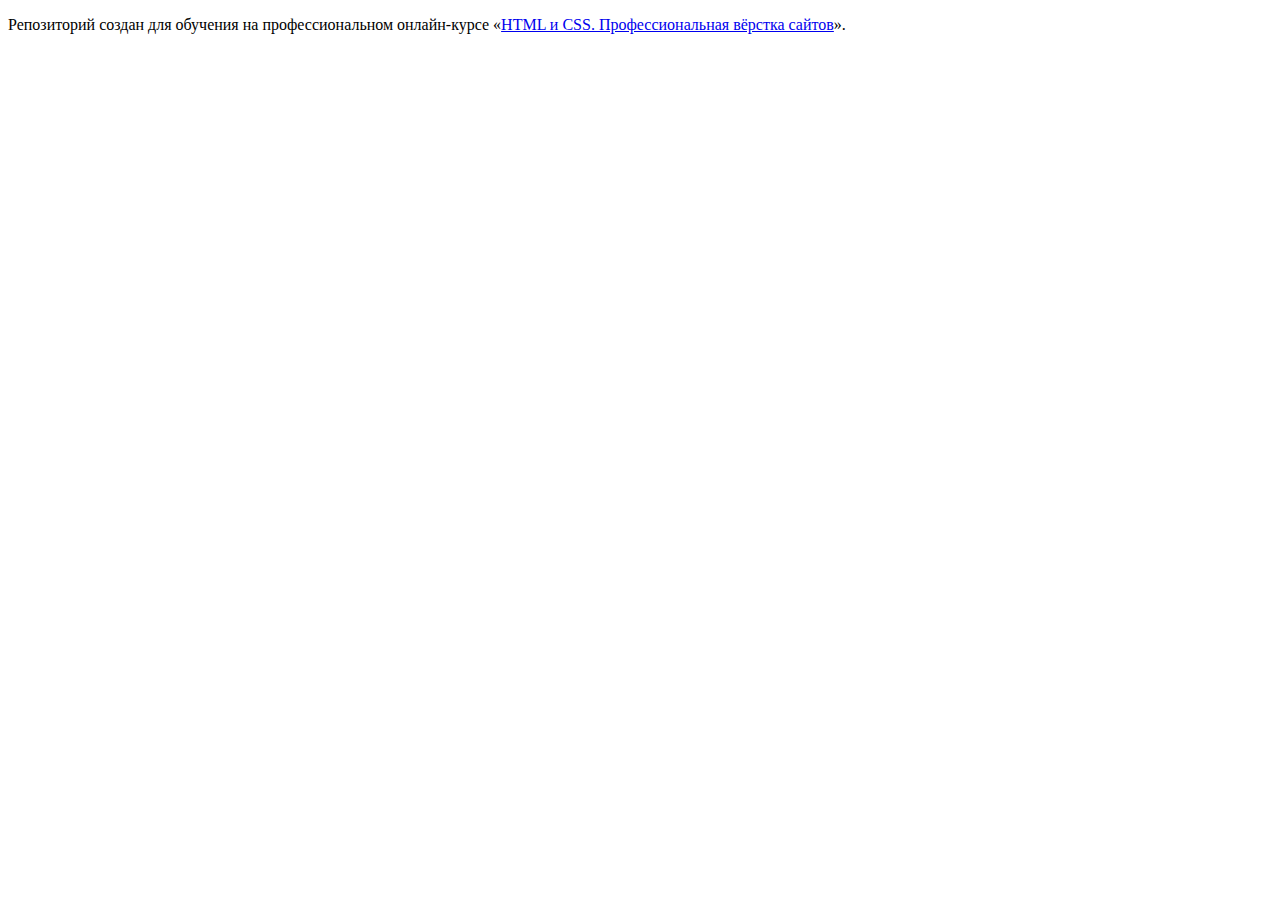
==== index.html @ 9b99c8fa ":hatching_chick:" ====
<!DOCTYPE html>
<html lang="ru">
  <head>
    <meta charset="utf-8">
    <title>HTML Academy: Глейси</title>
  </head>
  <body>

    <p>Репозиторий создан для обучения на профессиональном онлайн‑курсе «<a href="https://htmlacademy.ru/intensive/htmlcss">HTML и CSS. Профессиональная вёрстка сайтов</a>».</p>

  </body>
</html>
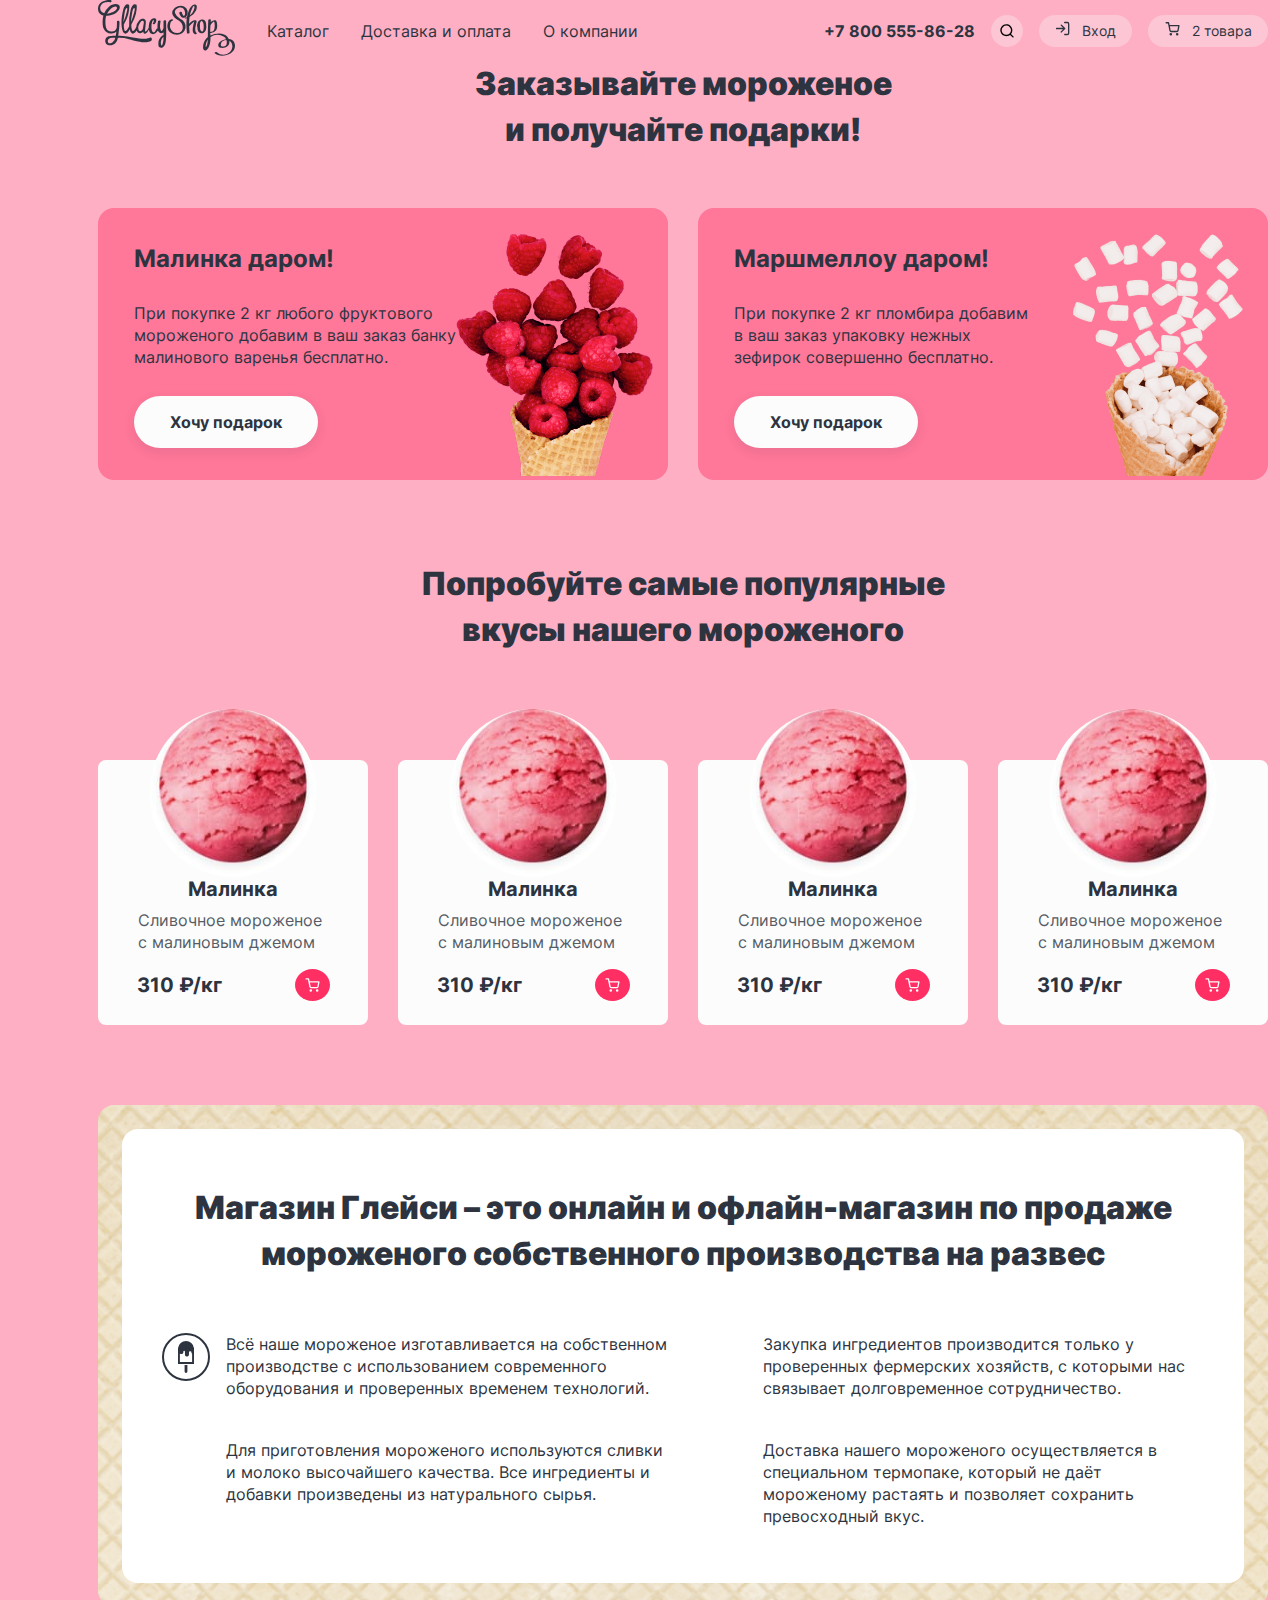
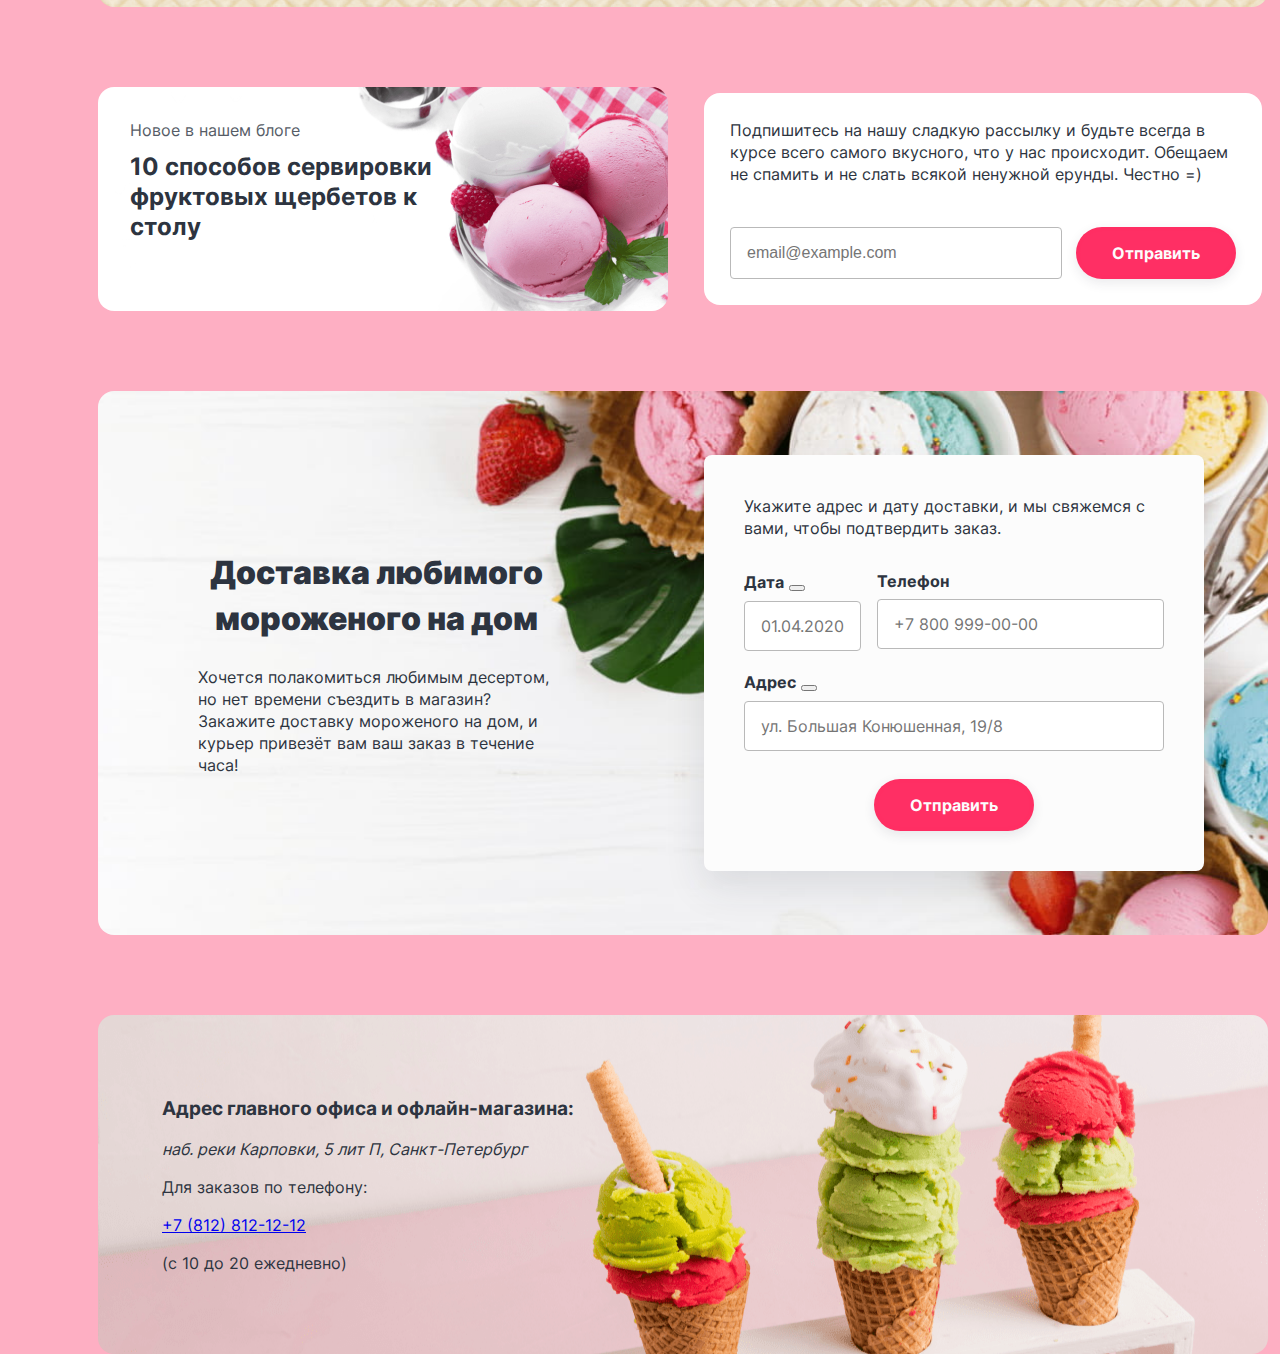
==== commit 165d31e4: "разметка" ====
--- a/index.html
+++ b/index.html
@@ -1,12 +1,308 @@
 <!DOCTYPE html>
 <html lang="ru">
+
   <head>
     <meta charset="utf-8">
     <title>HTML Academy: Глейси</title>
+    <link rel="stylesheet" href="styles/styles.css">
+    <link rel="icon" type="image/png" href="images/favicon-32x32.png">
   </head>
+
   <body>
-
-    <p>Репозиторий создан для обучения на профессиональном онлайн‑курсе «<a href="https://htmlacademy.ru/intensive/htmlcss">HTML и CSS. Профессиональная вёрстка сайтов</a>».</p>
+    <div class="container">
+      <header class="page-header">
+        <nav class="navigation">
+          <a class="navigation-logo" href="#">
+            <img src="images/header/logo.svg" width="137" height="56" alt="Логотип gllacy.">
+          </a>
+          <ul class="navigation-list">
+            <li class="navigation-item">
+              <a class="navigation-link" href="catalog.html">Каталог</a>
+            </li>
+            <li class="navigation-item">
+              <a class="navigation-link" href="#">Доставка и оплата</a>
+            </li>
+            <li class="navigation-item">
+              <a class="navigation-link" href="#">О компании</a>
+            </li>
+          </ul>
+          <ul class="navigation-user">
+            <li class="navigation-user-item">
+              <a class="navigation-contacts" href="tel:+7 800 555-86-28">+7 800 555-86-28</a>
+            </li>
+            <li class="navigation-user-item">
+              <a class="navigation-user-link navigation-user-link-search" href="#">
+                <svg class="search" aria-hidden="true" focusable="false" width="14" height="14" viewBox="0 0 14 14"
+                  fill="none" xmlns="http://www.w3.org/2000/svg">
+                  <path fill-rule="evenodd" clip-rule="evenodd"
+                    d="M1.66 6.19a4.67 4.67 0 1 1 9.34 0 4.67 4.67 0 0 1-9.34 0Zm8.42 4.69a6 6 0 1 1 .94-.94l2.45 2.44a.67.67 0 1 1-.94.95l-2.45-2.45Z"
+                    fill="currentcolor" />
+                </svg>
+                <span class="visually-hidden">Поиск</span>
+              </a>
+            </li>
+
+            <li class="navigation-user-item">
+              <a class="navigation-user-link navigation-user-link-exit" href="#">
+                <svg class="exit" aria-hidden="true" focusable="false" width="14" height="15" viewBox="0 0 14 15"
+                  fill="none" xmlns="http://www.w3.org/2000/svg">
+                  <path fill-rule="evenodd" clip-rule="evenodd"
+                    d="M8 1.52c0-.36.3-.66.67-.66h2.66a2 2 0 0 1 2 2v9.33a2 2 0 0 1-2 2H8.67a.67.67 0 0 1 0-1.33h2.66a.67.67 0 0 0 .67-.67V2.86a.67.67 0 0 0-.67-.67H8.67A.67.67 0 0 1 8 1.52Zm-3.14 2.2a.67.67 0 0 1 .94 0l3.33 3.33a.67.67 0 0 1 .2.47.66.66 0 0 1-.2.48L5.8 11.33a.67.67 0 1 1-.94-.94l2.2-2.2H.66a.67.67 0 1 1 0-1.33h6.4l-2.2-2.2a.67.67 0 0 1 0-.94Z"
+                    fill="currentcolor" />
+                </svg>
+                <span class="enter-text">Вход</span>
+              </a>
+            </li>
+            <li class="navigation-user-item">
+              <a class="navigation-user-link navigation-user-link-basket" href="#">
+                <svg class="basket" aria-hidden="true" focusable="false" width="15" height="14" viewBox="0 0 15 14"
+                  fill="none" xmlns="http://www.w3.org/2000/svg">
+                  <path fill-rule="evenodd" clip-rule="evenodd"
+                    d="M1.17.1a.67.67 0 1 0 0 1.34h1.77l.47 2.34v.05l.97 4.83a1.83 1.83 0 0 0 1.82 1.47h5.62a1.83 1.83 0 0 0 1.82-1.47l.93-4.86a.67.67 0 0 0-.66-.8h-9.3L4.14.65a.67.67 0 0 0-.66-.53H1.17Zm4.52 8.3-.81-4.06h8.23l-.78 4.07a.5.5 0 0 1-.49.39H6.18a.5.5 0 0 1-.49-.4Zm-1.13 3.96a1.25 1.25 0 1 1 2.49 0 1.25 1.25 0 0 1-2.5 0Zm6.37 0a1.25 1.25 0 1 1 2.5 0 1.25 1.25 0 0 1-2.5 0Z"
+                    fill="currentcolor" />
+                </svg>
+                <span class="basket-text">2 товара</span>
+              </a>
+            </li>
+          </ul>
+        </nav>
+      </header>
+      <main class="main-index">
+        <h1 class="visually-hidden">Интернет-магазин Глейси</h1>
+        <section class="order">
+          <h2 class="title order-title">Заказывайте мороженое и получайте подарки!</h2>
+          <div class="order-container">
+            <div class="raspberry">
+              <h3 class="raspberry-title">Малинка даром!</h3>
+              <p class="raspberry-text">При покупке 2 кг любого фруктового мороженого добавим в ваш заказ банку
+                малинового варенья бесплатно.
+              </p>
+              <a class="link order-link" href="">Хочу подарок</a>
+            </div>
+            <div class="marshmello">
+              <h3 class="marshmello-title">Маршмеллоу даром!</h3>
+              <p class="marshmello-text">При покупке 2 кг пломбира добавим в&nbsp;ваш заказ упаковку нежных <br> зефирок
+                совершенно бесплатно.
+              </p>
+              <a class="link order-link" href="">Хочу подарок</a>
+            </div>
+          </div>
+        </section>
+        <section class="popular">
+          <h2 class="title popular-title">Попробуйте самые популярные вкусы нашего мороженого</h2>
+          <ul class="popular-list">
+            <li class="popular-item">
+              <a class="popular-link" href="catalog.html">
+                <p class="image-container">
+                  <img class="popular-image" width="168" height="168" src="images/ices/ice-1.jpg"
+                    alt="Малиновое мороженое.">
+                </p>
+                <h3 class="popular-item-title">
+                  Малинка
+                </h3>
+                <p class="popular-item-text">Сливочное мороженое с малиновым джемом</p>
+                <div class="popular-container">
+                  <span class="popular-price">310 ₽/кг</span>
+                  <button class="popular-button" type="button">
+                    <svg class="popular-icon" width="15" height="14" viewBox="0 0 15 14" fill="none"
+                      xmlns="http://www.w3.org/2000/svg">
+                      <path fill-rule="evenodd" clip-rule="evenodd"
+                        d="M1.17.25a.67.67 0 1 0 0 1.33h1.77l.47 2.34v.05l.97 4.84a1.83 1.83 0 0 0 1.82 1.46h5.62a1.83 1.83 0 0 0 1.82-1.46V8.8l.93-4.86a.67.67 0 0 0-.66-.8h-9.3L4.14.8a.67.67 0 0 0-.66-.54H1.17Zm4.52 8.3-.81-4.07h8.23l-.78 4.07a.5.5 0 0 1-.49.4H6.18a.5.5 0 0 1-.49-.4ZM4.56 12.5a1.25 1.25 0 1 1 2.49 0 1.25 1.25 0 0 1-2.5 0Zm6.37 0a1.25 1.25 0 1 1 2.5 0 1.25 1.25 0 0 1-2.5 0Z"
+                        fill="currentcolor" />
+                    </svg>
+                  </button>
+                </div>
+              </a>
+            </li>
+            <li class="popular-item">
+              <a class="popular-link" href="catalog.html">
+                <p class="image-container">
+                  <img class="popular-image" width="168" height="168" src="images/ices/ice-1.jpg"
+                    alt="Малиновое мороженое.">
+                </p>
+                <h3 class="popular-item-title">
+                  Малинка
+                </h3>
+                <p class="popular-item-text">Сливочное мороженое с малиновым джемом</p>
+                <div class="popular-container">
+                  <span class="popular-price">310 ₽/кг</span>
+                  <button class="popular-button" type="button">
+                    <svg class="popular-icon" width="15" height="14" viewBox="0 0 15 14" fill="none"
+                      xmlns="http://www.w3.org/2000/svg">
+                      <path fill-rule="evenodd" clip-rule="evenodd"
+                        d="M1.17.25a.67.67 0 1 0 0 1.33h1.77l.47 2.34v.05l.97 4.84a1.83 1.83 0 0 0 1.82 1.46h5.62a1.83 1.83 0 0 0 1.82-1.46V8.8l.93-4.86a.67.67 0 0 0-.66-.8h-9.3L4.14.8a.67.67 0 0 0-.66-.54H1.17Zm4.52 8.3-.81-4.07h8.23l-.78 4.07a.5.5 0 0 1-.49.4H6.18a.5.5 0 0 1-.49-.4ZM4.56 12.5a1.25 1.25 0 1 1 2.49 0 1.25 1.25 0 0 1-2.5 0Zm6.37 0a1.25 1.25 0 1 1 2.5 0 1.25 1.25 0 0 1-2.5 0Z"
+                        fill="#FCFCFC" />
+                    </svg>
+                  </button>
+                </div>
+              </a>
+            </li>
+            <li class="popular-item">
+              <a class="popular-link" href="catalog.html">
+                <p class="image-container">
+                  <img class="popular-image" width="168" height="168" src="images/ices/ice-1.jpg"
+                    alt="Малиновое мороженое.">
+                </p>
+                <h3 class="popular-item-title">
+                  Малинка
+                </h3>
+                <p class="popular-item-text">Сливочное мороженое с малиновым джемом</p>
+                <div class="popular-container">
+                  <span class="popular-price">310 ₽/кг</span>
+                  <button class="popular-button" type="button">
+                    <svg class="popular-icon" width="15" height="14" viewBox="0 0 15 14" fill="none"
+                      xmlns="http://www.w3.org/2000/svg">
+                      <path fill-rule="evenodd" clip-rule="evenodd"
+                        d="M1.17.25a.67.67 0 1 0 0 1.33h1.77l.47 2.34v.05l.97 4.84a1.83 1.83 0 0 0 1.82 1.46h5.62a1.83 1.83 0 0 0 1.82-1.46V8.8l.93-4.86a.67.67 0 0 0-.66-.8h-9.3L4.14.8a.67.67 0 0 0-.66-.54H1.17Zm4.52 8.3-.81-4.07h8.23l-.78 4.07a.5.5 0 0 1-.49.4H6.18a.5.5 0 0 1-.49-.4ZM4.56 12.5a1.25 1.25 0 1 1 2.49 0 1.25 1.25 0 0 1-2.5 0Zm6.37 0a1.25 1.25 0 1 1 2.5 0 1.25 1.25 0 0 1-2.5 0Z"
+                        fill="#FCFCFC" />
+                    </svg>
+                  </button>
+                </div>
+              </a>
+            </li>
+            <li class="popular-item">
+              <a class="popular-link" href="catalog.html">
+                <p class="image-container">
+                  <img class="popular-image" width="168" height="168" src="images/ices/ice-1.jpg"
+                    alt="Малиновое мороженое.">
+                </p>
+                <h3 class="popular-item-title">
+                  Малинка
+                </h3>
+                <p class="popular-item-text">Сливочное мороженое с малиновым джемом</p>
+                <div class="popular-container">
+                  <span class="popular-price">310 ₽/кг</span>
+                  <button class="popular-button" type="button">
+                    <svg class="popular-icon" width="15" height="14" viewBox="0 0 15 14" fill="none"
+                      xmlns="http://www.w3.org/2000/svg">
+                      <path fill-rule="evenodd" clip-rule="evenodd"
+                        d="M1.17.25a.67.67 0 1 0 0 1.33h1.77l.47 2.34v.05l.97 4.84a1.83 1.83 0 0 0 1.82 1.46h5.62a1.83 1.83 0 0 0 1.82-1.46V8.8l.93-4.86a.67.67 0 0 0-.66-.8h-9.3L4.14.8a.67.67 0 0 0-.66-.54H1.17Zm4.52 8.3-.81-4.07h8.23l-.78 4.07a.5.5 0 0 1-.49.4H6.18a.5.5 0 0 1-.49-.4ZM4.56 12.5a1.25 1.25 0 1 1 2.49 0 1.25 1.25 0 0 1-2.5 0Zm6.37 0a1.25 1.25 0 1 1 2.5 0 1.25 1.25 0 0 1-2.5 0Z"
+                        fill="#FCFCFC" />
+                    </svg>
+                  </button>
+                </div>
+              </a>
+            </li>
+          </ul>
+        </section>
+        <section class="score">
+          <div class="score-container">
+            <h2 class="title score-title">Магазин Глейси – это онлайн и офлайн-магазин по продаже мороженого
+              собственного
+              производства на развес
+            </h2>
+            <div class="advantages">
+              <p class="advantages-text ice"> Всё наше мороженое изготавливается на собственном производстве с
+                использованием современного
+                оборудования и проверенных временем технологий.</p>
+              <p class="advantages-text leaf"> Закупка ингредиентов производится только
+                у проверенных фермерских хозяйств, с которыми
+                нас связывает долговременное сотрудничество.</p>
+              <p class="advantages-text cow"> Для приготовления мороженого используются сливки и молоко высочайшего
+                качества. Все ингредиенты
+                и добавки произведены из натурального сырья.</p>
+              <p class="advantages-text thermometer">Доставка нашего мороженого осуществляется в специальном термопаке,
+                который не даёт мороженому растаять
+                и позволяет сохранить превосходный вкус.</p>
+            </div>
+          </div>
+        </section>
+        <div class="column">
+          <section class="blog">
+            <a class="blog-link" href="#">
+              <h2 class="blog-title">Новое в нашем блоге</h2>
+              <p class="blog-text">10 способов сервировки фруктовых щербетов
+                к столу
+              </p>
+            </a>
+          </section>
+          <section class="subscription">
+            <h2 class="visually-hidden">Подписка</h2>
+            <div class="subscription-wrapper">
+              <p class="subscription-text">Подпишитесь на нашу сладкую рассылку и будьте всегда
+                в курсе всего самого вкусного, что у нас происходит. Обещаем не спамить и не слать всякой ненужной
+                ерунды. Честно =)
+              </p>
+              <form class="subscription-form" action="https://echo.htmlacademy.ru/" method="post">
+                <label for="subscription-form-text" class="visually-hidden">E-mail</label>
+                <input class="subscription-form-input" type="text" id="subscription-form-text"
+                  name="subscription-form-text" placeholder="email@example.com" required>
+                <button class="subscription-button button" type="submit">Отправить</button>
+              </form>
+            </div>
+          </section>
+        </div>
+        <section class="delivery">
+          <div class="delivery-text-container">
+            <h2 class="title delivery-title">Доставка любимого мороженого на дом</h2>
+            <p class="text delivery-text">
+              Хочется полакомиться любимым десертом, но нет времени съездить в магазин? Закажите доставку мороженого на
+              дом, и курьер привезёт вам ваш заказ в течение часа!
+            </p>
+          </div>
+          <div class="delivery-container">
+            <p class="form-text">Укажите адрес и дату доставки, и мы свяжемся с вами, чтобы подтвердить заказ.</p>
+            <form class="delivery-form" action="https://echo.htmlacademy.ru/" method="post">
+              <div class="form-container">
+                <p class="date-wrapper">
+                  <span class="date-button">
+                    <label class="form-date" for="date-text">Дата</label>
+                    <button class="tooltip" type="button" aria-labelledby="tooltip-label">
+                      <span class="tooltip-text" role="tooltip" id="tooltip-label">
+
+                      </span>
+                    </button>
+                  </span>
+                  <input class="form-input" id="date-text" name="date-text" type="text" placeholder="01.04.2020"
+                    required>
+                </p>
+                <p class="number-wrapper">
+                  <label class="form-number" for="number-text">Телефон</label>
+                  <input class="form-input" id="number-text" name="date-text" type="text" placeholder="+7 800 999-00-00"
+                    required>
+                </p>
+              </div>
+              <div class="form-wrapper">
+                <p class="adress-wrapper">
+                  <span class="date-button">
+                    <label class="form-adress" for="adress-text">Адрес</label>
+                    <button class="tooltip" type="button" aria-labelledby="tooltip-label">
+                      <span class="tooltip-text" role="tooltip" id="tooltip-label">
+
+                      </span>
+                    </button>
+                  </span>
+                  <input class="form-input" id="adress-text" name="adress-text" type="text"
+                    placeholder="ул. Большая Конюшенная, 19/8" required>
+                </p>
+              </div>
+              <button class="button form-button" type="submit">
+                Отправить
+              </button>
+            </form>
+          </div>
+        </section>
+        <section class="contact">
+          <div class="contact-wrapper">
+            <h2 class="visually-hidden">
+              Контакты
+            </h2>
+            <h3>Адрес главного офиса и офлайн-магазина:</h3>
+            <address class="contacts-address">
+              <p class="contacts-address-text">наб. реки Карповки, 5 лит П, Санкт-Петербург</p>
+            </address>
+            <p class="contacts-address-text">Для заказов по телефону:</p>
+            <a class="contacts-phone" href="tel:+7(812)812-12-12">+7 (812) 812-12-12</a>
+            <p class="contacts-address-text-small">(с 10 до 20 ежедневно)</p>
+          </div>
+
+        </section>
+      </main>
+
+    </div>
+
+
 
   </body>
+
 </html>
--- a/styles/styles.css
+++ b/styles/styles.css
@@ -0,0 +1,598 @@
+@font-face {
+  font-family: "Inter";
+  font-style: normal;
+  font-weight: 400;
+  src: url("../fonts/inter-400.woff2") format("woff2");
+  font-display: swap;
+}
+
+@font-face {
+  font-family: "Inter";
+  font-style: normal;
+  font-weight: 700;
+  src: url("../fonts/inter-700.woff2") format("woff2");
+  font-display: swap;
+}
+
+@font-face {
+  font-family: "Inter";
+  font-style: normal;
+  font-weight: 900;
+  src: url("../fonts/inter-900.woff2") format("woff2");
+  font-display: swap;
+}
+
+*,
+*::after,
+*::before {
+  box-sizing: border-box;
+}
+
+html {
+  height: 100%;
+}
+
+body {
+  display: flex;
+  flex-direction: column;
+  min-height: 100%;
+  font-family: "Inter", "Arial", sans-serif;
+  font-size: 16px;
+  line-height: 22px;
+  font-weight: 400;
+  background-color: #feafc3;
+  color: #2d3440;
+  min-width: 1366px;
+  margin: 0 auto;
+}
+
+.visually-hidden {
+  position: absolute;
+  width: 1px;
+  height: 1px;
+  margin: -1px;
+  padding: 0;
+  border: 0;
+  clip: rect(0 0 0 0);
+  overflow: hidden;
+}
+
+.container {
+  margin: 0 auto;
+  width: 1170px;
+}
+
+.navigation {
+  display: flex;
+  flex-wrap: wrap;
+  align-items: center;
+}
+
+.navigation-logo {
+  margin-right: 16px;
+}
+
+.navigation-list {
+  display: flex;
+  flex-wrap: wrap;
+  list-style-type: none;
+  max-width: 527px;
+  margin: 0;
+  padding: 0;
+}
+
+.navigation-link {
+  display: block;
+  text-decoration: none;
+  padding: 8px 16px;
+  color: inherit;
+  line-height: 20px;
+}
+
+.navigation-user {
+  max-width: 450px;
+  display: flex;
+  flex-wrap: wrap;
+  align-items: center;
+  list-style-type: none;
+  margin: 0;
+  padding: 0;
+  margin-left: auto;
+}
+
+.navigation-user-item:not(:last-child) {
+  margin-right: 16px;
+}
+
+.navigation-user-link {
+  display: block;
+  text-decoration: none;
+  color: inherit;
+  font-size: 14px;
+  line-height: 20px;
+}
+
+.navigation-contacts {
+  line-height: 20px;
+  font-weight: 700;
+  font-style: normal;
+  text-decoration: none;
+  color: inherit;
+
+}
+
+.navigation-user-link-search {
+  position: relative;
+  min-width: 32px;
+  min-height: 32px;
+  background-color: rgba(252, 252, 252, 0.3);
+  border-radius: 30px;
+  color: #000000;
+}
+
+.search {
+  position: absolute;
+  top: 0;
+  right: 0;
+  bottom: 0;
+  left: 0;
+  margin: auto;
+}
+
+.navigation-user-link-exit,
+.navigation-user-link-basket {
+  position: relative;
+  padding: 6px 16px 6px 17px;
+  background-color: rgba(252, 252, 252, 0.3);
+  border-radius: 30px;
+}
+
+.exit {
+  margin-right: 8px;
+}
+
+.basket {
+  margin-right: 8px;
+}
+
+/* main */
+
+.main-index {
+  flex-grow: 1;
+}
+
+/* order */
+
+.order {
+  margin-bottom: 81px;
+}
+
+.title {
+  font-size: 32px;
+  font-weight: 900;
+  line-height: 46px;
+  text-align: center;
+}
+
+.order-title {
+  max-width: 434px;
+  margin: 0 auto;
+  margin-bottom: 55px;
+}
+
+.order-container {
+  display: grid;
+  grid-template-columns: 1fr 1fr;
+  column-gap: 30px;
+}
+
+.raspberry,
+.marshmello {
+  background-color: rgba(255, 119, 153, 1);
+  border-radius: 16px;
+  padding: 36px 36px 32px;
+}
+
+.raspberry {
+  background-image: url("../images/raspberry.png");
+  background-repeat: no-repeat;
+  background-position: right 0;
+}
+
+.marshmello {
+  background-image: url("../images/marshmallow.png");
+  background-repeat: no-repeat;
+  background-position: right 0;
+}
+
+.raspberry-title,
+.marshmello-title {
+  font-size: 24px;
+  font-weight: 700;
+  line-height: 30px;
+  margin: 0 0 28px;
+  max-width: 328px;
+}
+
+.raspberry-text,
+.marshmello-text {
+  max-width: 328px;
+  margin: 0 0 28px;
+}
+
+.link {
+  display: inline-block;
+  padding: 12px 32px;
+  border: 4px solid rgba(252, 252, 252, 0.4);
+  background-color: rgba(252, 252, 252, 1);
+  border-radius: 26px;
+  text-decoration: none;
+  color: inherit;
+  line-height: 20px;
+  font-weight: 700;
+  box-shadow: 0 4px 12px 0 rgba(45, 52, 64, 0.1);
+}
+
+/* popular */
+
+.popular {
+  margin-bottom: 80px;
+}
+
+.popular-title {
+  max-width: 527px;
+  margin: 0 auto;
+  margin-bottom: 107px;
+}
+
+.popular-list {
+  margin: 0;
+  padding: 0;
+  list-style-type: none;
+  display: grid;
+  grid-template-columns: repeat(4, 270px);
+  column-gap: 30px;
+}
+
+.popular-item {
+  padding: 0 40px 24px;
+  background-color: rgba(252, 252, 252, 1);
+  border-radius: 8px;
+}
+
+.popular-link {
+  display: flex;
+  flex-direction: column;
+  align-items: center;
+  text-decoration: none;
+}
+
+.image-container {
+  display: flex;
+  justify-content: center;
+  width: 100%;
+  object-fit: cover;
+  margin: 0;
+
+}
+
+.popular-image {
+  border-radius: 50%;
+  position: relative;
+  margin-top: -51px;
+  top: 0;
+
+}
+
+.popular-item-title {
+  font-size: 20px;
+  font-weight: 700;
+  line-height: 24px;
+  color: rgba(45, 52, 64, 1);
+  margin: 0 auto;
+  margin-bottom: 8px;
+}
+
+.popular-item-text {
+  margin: 0 0 16px;
+  color: #565C66;
+}
+
+.popular-container {
+  display: grid;
+  grid-template-columns: 85px 35px;
+  column-gap: 73px;
+  align-items: center;
+
+}
+
+.popular-price {
+  font-size: 20px;
+  line-height: 24px;
+  font-weight: 700;
+  color: rgba(45, 52, 64, 1);
+}
+
+.popular-button {
+  position: relative;
+  min-width: 32px;
+  min-height: 32px;
+  border-radius: 50%;
+  background-color: rgba(255, 47, 100, 1);
+  border: none;
+  color: #fcfcfc;
+}
+
+.popular-icon {
+  position: absolute;
+  top: 0;
+  left: 0;
+  bottom: 0;
+  right: 0;
+  margin: auto;
+}
+
+/* score */
+
+.score {
+  display: flex;
+  background-image: url("../images/wafer/wafer.png");
+  background-repeat: no-repeat;
+  background-position: center;
+  background-size: cover;
+  padding: 24px;
+  border-radius: 16px;
+  margin-bottom: 80px;
+}
+
+.score-container {
+  background-color: rgba(255, 255, 255, 1);
+  padding: 56px 40px;
+  border-radius: 16px;
+}
+
+.score-title {
+  margin: 0;
+  margin-bottom: 56px;
+}
+
+.advantages {
+  display: grid;
+  grid-template-columns: 1fr 1fr;
+  column-gap: 31px;
+  row-gap: 40px;
+
+}
+
+.advantages-text {
+  margin: 0;
+  padding-left: 64px;
+}
+
+.ice {
+
+  position: relative;
+}
+
+.ice::after {
+  position: absolute;
+  content: "";
+  width: 48px;
+  height: 48px;
+  border: 2px solid rgba(45, 52, 64, 1);
+  border-radius: 50%;
+  top: 0;
+  left: 0;
+  background-image: url("../images/wafer/ice.svg");
+  background-position: center;
+  background-repeat: no-repeat;
+  background-size: 32px 32px;
+
+}
+
+.column {
+  display: grid;
+  grid-template-columns: 1fr 1fr;
+  column-gap: 30px;
+  margin-bottom: 80px;
+}
+
+.blog {
+  background-image: url("../images/blog.jpg");
+  background-repeat: no-repeat;
+  background-position: center;
+  background-size: cover;
+  padding: 33px 0 67px 32px;
+  border-radius: 16px;
+}
+
+.blog-link {
+  text-decoration: none;
+  display: block;
+}
+
+.blog-title {
+  font-size: 16px;
+  font-weight: 400;
+  line-height: 20px;
+  color: rgba(86, 92, 102, 1);
+  margin: 0;
+  margin-bottom: 12px;
+  max-width: 303px;
+}
+
+.blog-text {
+  font-size: 24px;
+  font-weight: 700;
+  line-height: 30px;
+  margin: 0;
+  color: rgba(45, 52, 64, 1);
+  max-width: 303px;
+}
+
+.button {
+  font-family: "Inter", "Arial", sans-serif;
+  font-weight: 700;
+  font-size: 16px;
+  padding: 12px 32px;
+  border: 4px solid rgba(255, 47, 100, 0.3);
+  background-color: #ff2f64;
+  border-radius: 26px;
+  text-decoration: none;
+  color: rgba(252, 252, 252, 1);
+  line-height: 20px;
+  box-shadow: 0 4px 12px 0 rgba(45, 52, 64, 0.1);
+}
+
+.subscription {
+  padding: 6px;
+}
+
+.subscription-wrapper {
+  background-color: rgba(255, 255, 255, 1);
+  padding: 26px;
+  border-radius: 16px;
+  margin: auto;
+}
+
+.subscription-text{
+  margin: 0;
+  margin-bottom: 42px;
+}
+
+.subscription-form{
+  display: flex;
+  flex-wrap: wrap;
+}
+
+.subscription-form-input{
+  flex-grow: 1;
+  border-radius: 4px;
+  margin-right: 14px;
+  padding: 14px 16px;
+  border: 1px solid #B9B9B9;
+  font-size: 16px;
+  font-weight: 400;
+  line-height: 20px;
+}
+
+.placeholder{
+  color: #b9b9b9;
+}
+
+/* delivery */
+
+.delivery{
+  display: flex;
+  flex-direction: column;
+  align-items: center;
+  margin-bottom: 80px;
+}
+
+.delivery{
+  display: grid;
+  grid-template-columns: 1fr 1fr;
+  column-gap: 135px;
+  align-items: center;
+  background-image: url("../images/delivery.jpg");
+  background-position: center;
+  background-repeat: no-repeat;
+  background-size: cover;
+  padding: 64px 64px 64px 100px;
+  border-radius: 16px;
+
+}
+
+.delivery-title{
+  max-width: 356px;
+  margin: 0;
+  margin-bottom: 24px;
+}
+
+.delivery-text{
+  max-width: 371px;
+  margin: 0;
+}
+
+.delivery-container{
+
+  background-color: #fcfcfc;
+  padding: 40px;
+  border-radius: 8px;
+  box-shadow: 0 15px 40px 0 rgba(45, 52, 64, 0.12);
+}
+
+.form-text{
+  margin: 0;
+  margin-bottom: 32px;
+}
+
+.delivery-form{
+  display: flex;
+  flex-direction: column;
+  align-items: center;
+}
+
+.form-container{
+  display: grid;
+  grid-template-columns: 117px 287px;
+  column-gap: 16px;
+  margin-bottom: 20px;
+}
+
+.date-wrapper,
+.number-wrapper,
+.adress-wrapper{
+  display: flex;
+  flex-direction: column;
+  margin: 0;
+}
+
+.date-button{
+  margin-bottom: 8px;
+}
+
+
+.delivery-adress{
+
+}
+
+.form-date,
+.form-number,
+.form-adress{
+  line-height: 20px;
+  font-weight: 700;
+  margin: 0;
+}
+
+.form-number{
+  margin-bottom: 8px;
+}
+
+.form-input{
+  font-family: "Inter", "Arial", sans-serif;
+  padding: 14px 16px;
+  border-radius: 4px;
+  border: 1px solid rgba(185, 185, 185, 1);
+  font-size: 16px;
+  line-height: 20px;
+  font-weight: 400;
+}
+
+.form-wrapper{
+  width: 100%;
+  margin-bottom: 28px;
+}
+
+.form-button{
+  margin: auto;
+}
+/* contact */
+.contact{
+  background-image: url("../images/contact.png");
+  background-size:  cover;
+  background-repeat: no-repeat;
+  background-position: center;
+  padding: 64px;
+  border-radius: 16px;
+}
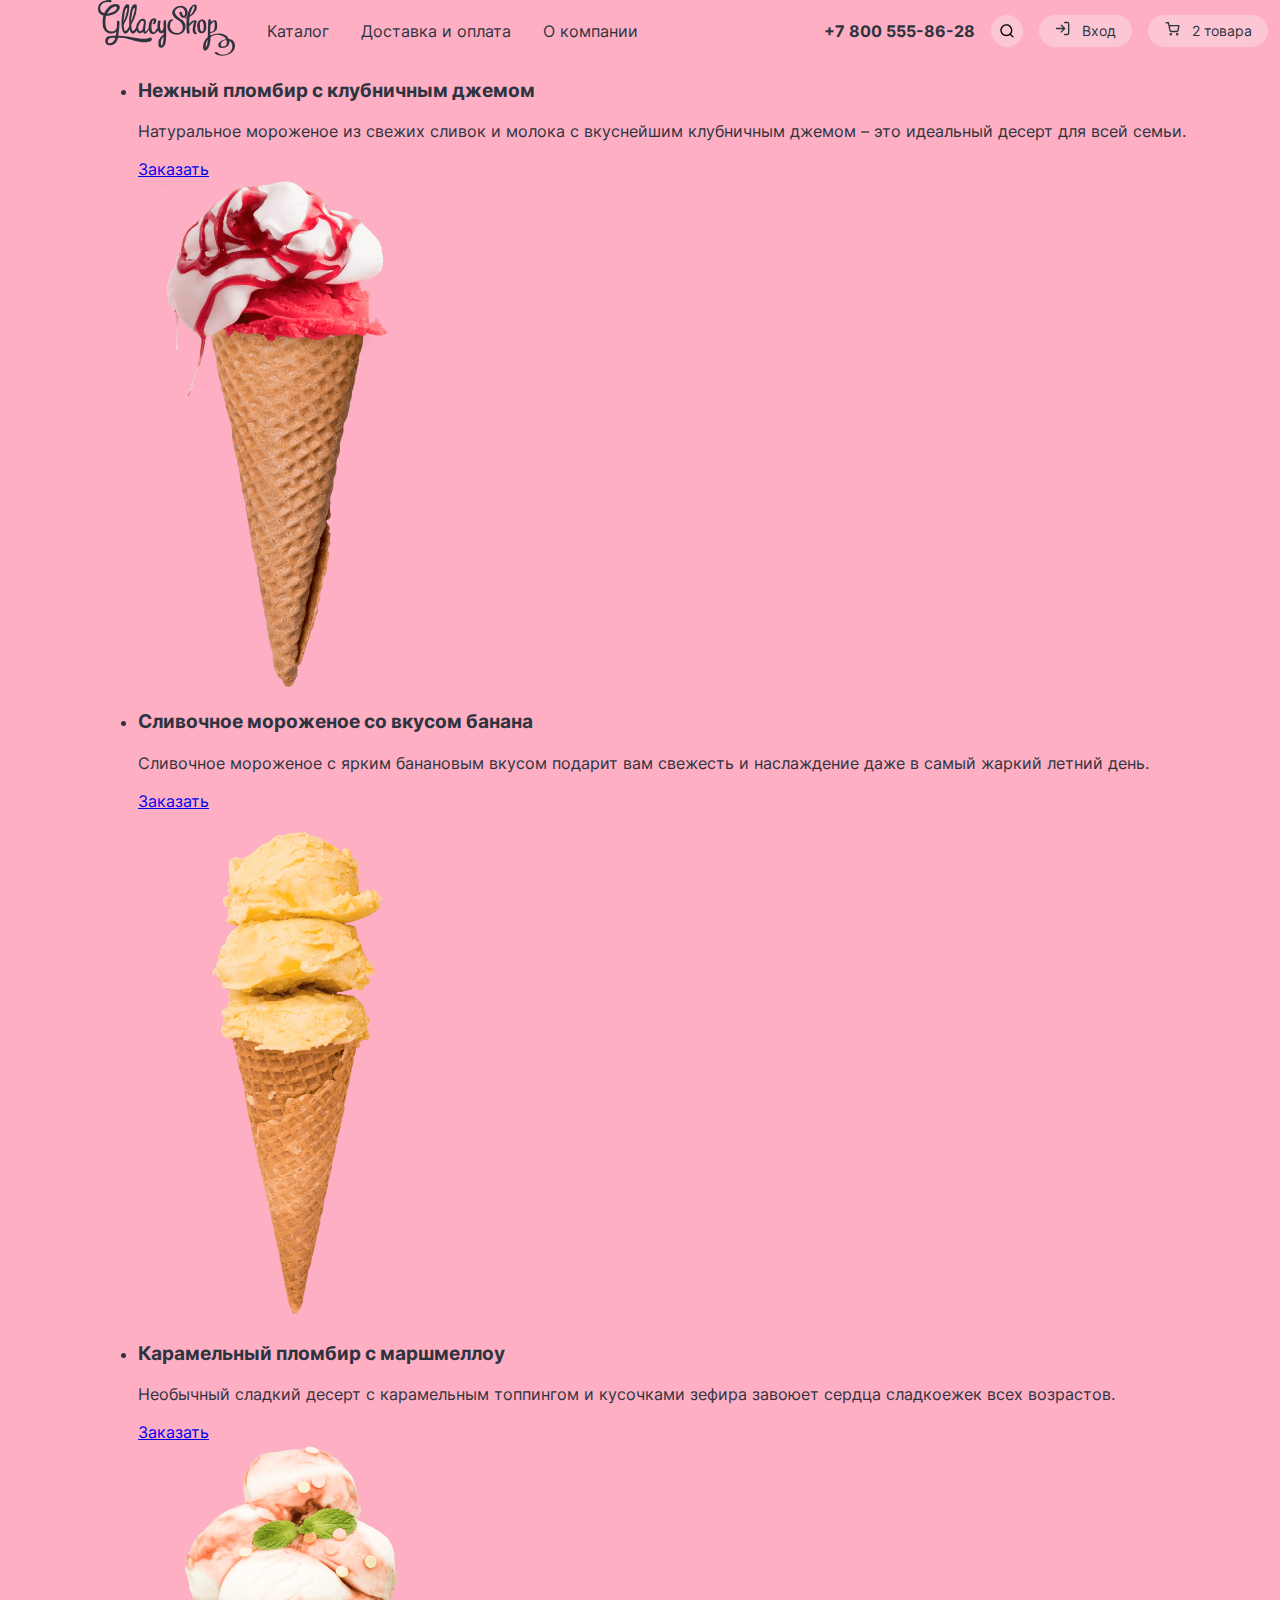
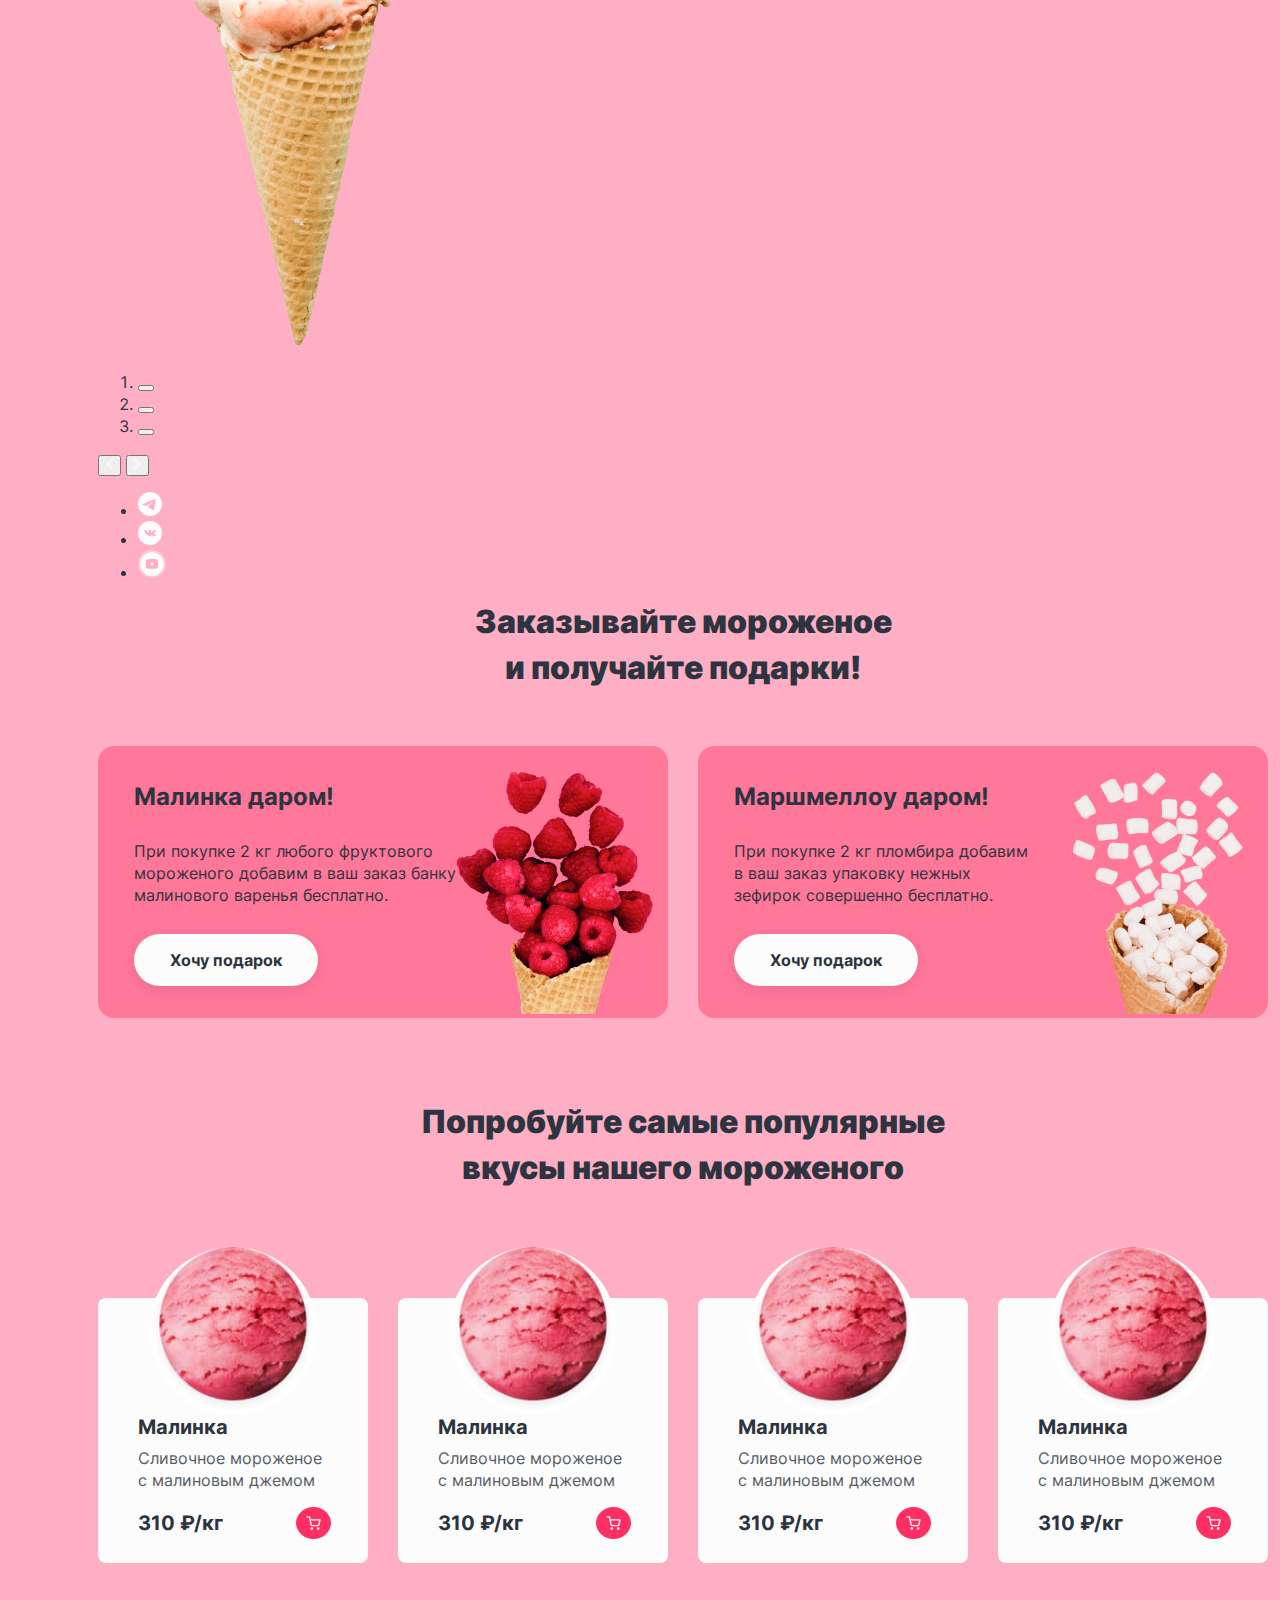
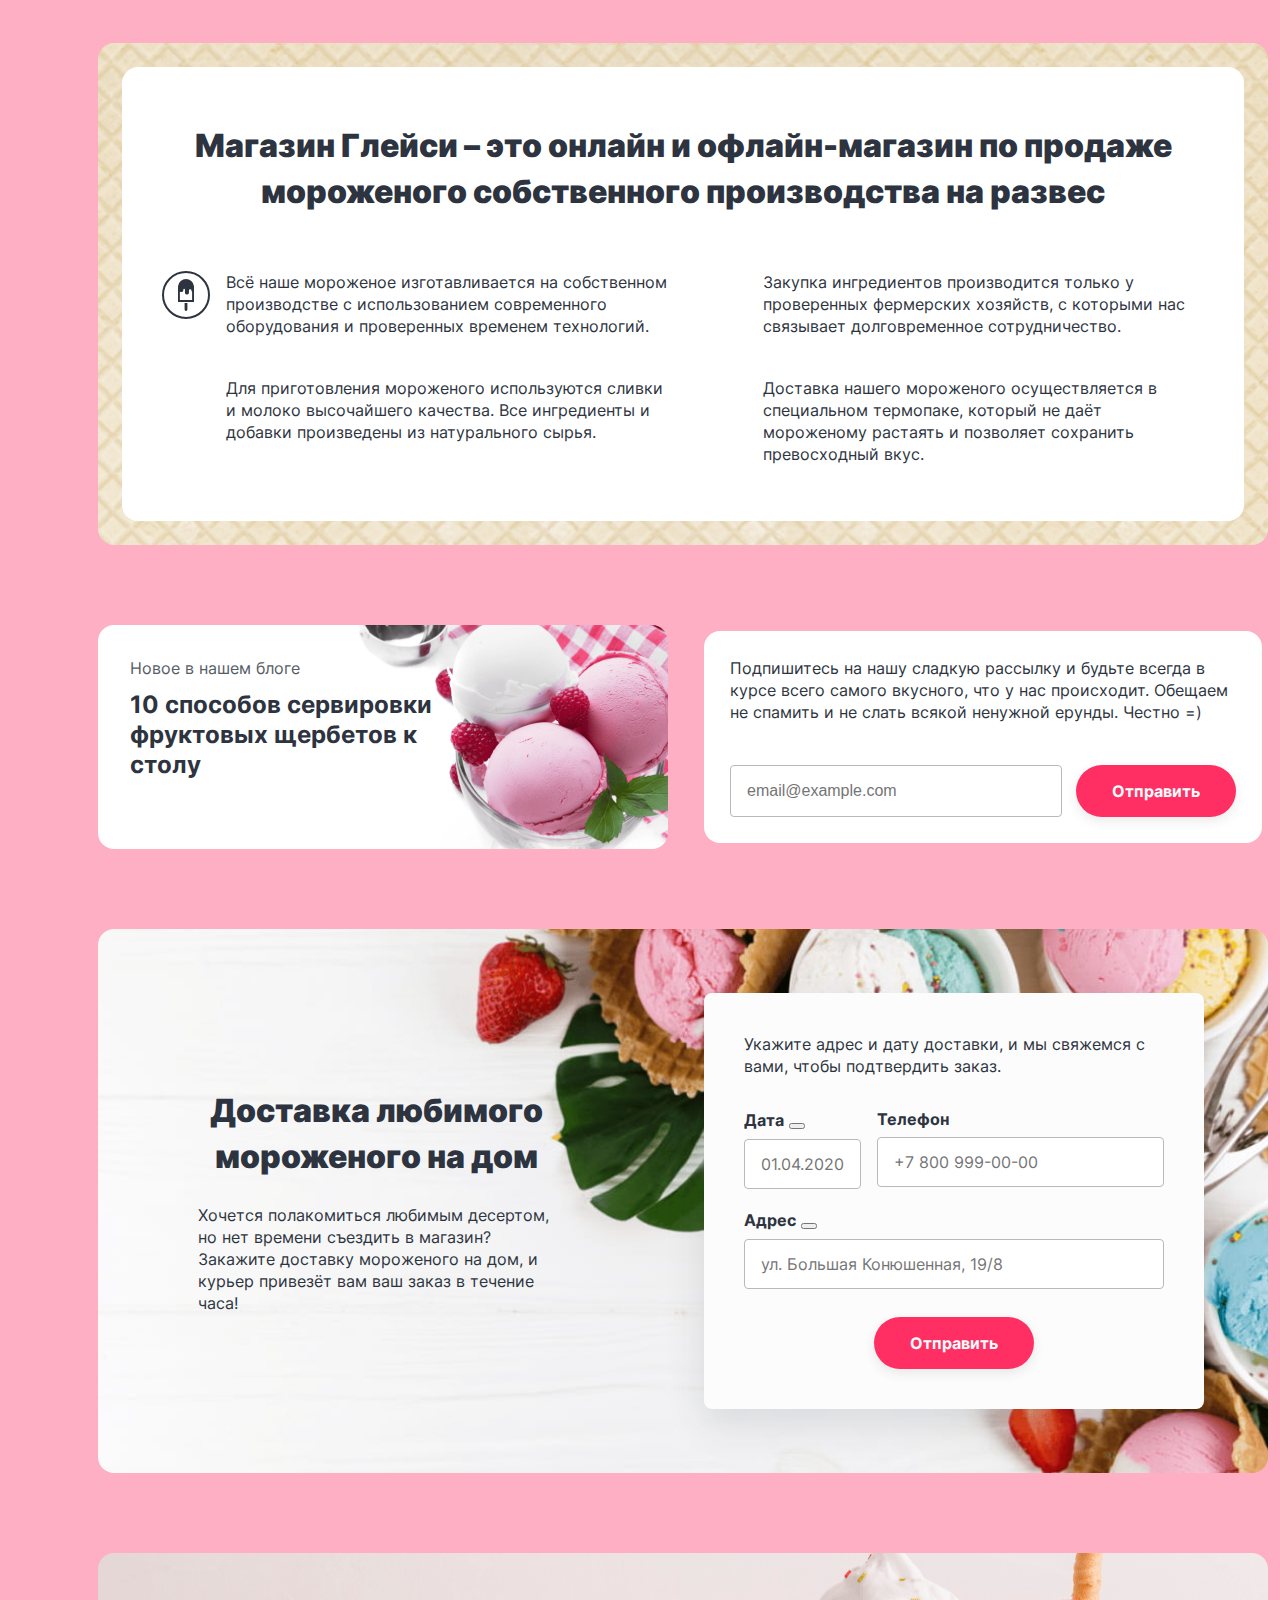
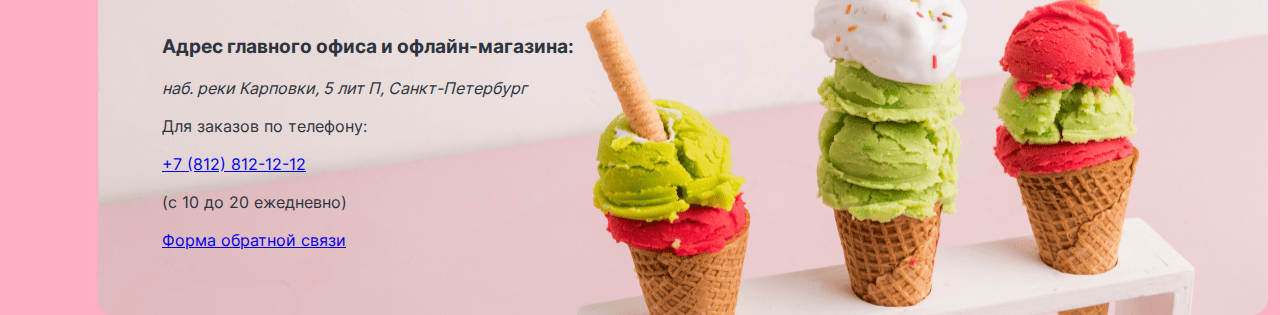
==== commit 9b6b9b26: "добавляет слайдер" ====
--- a/index.html
+++ b/index.html
@@ -69,6 +69,132 @@
       </header>
       <main class="main-index">
         <h1 class="visually-hidden">Интернет-магазин Глейси</h1>
+        <section class="slider">
+          <h2 class="visually-hidden">Слайдер</h2>
+          <ul class="slider-list">
+            <li class="slider-item active">
+              <div class="slider-container">
+                <h3 class="slider-title">
+                  Нежный пломбир
+                  с клубничным джемом
+                </h3>
+                <p class="slider-text">Натуральное мороженое из свежих сливок
+                  и молока с вкуснейшим клубничным джемом – это идеальный десерт для всей семьи. </p>
+                <a class="slider-link" href="#">Заказать</a>
+              </div>
+              <div class="slider-container-img">
+                <img class="slider-image" src="images/slider/ice-1.png" alt="Пломбир
+                с клубничным джемом." width="306" height="507">
+              </div>
+            </li>
+            <li class="slider-item">
+              <div class="slider-container">
+                <h3 class="slider-title">
+                  Сливочное мороженое со вкусом банана
+                </h3>
+                <p class="slider-text">Сливочное мороженое с ярким банановым вкусом подарит вам свежесть и наслаждение
+                  даже в самый жаркий летний день. </p>
+                <a class="slider-link" href="#">Заказать</a>
+              </div>
+              <div class="slider-container-img">
+                <img class="slider-image" src="images/slider/ice-2.png" alt="Сливочное мороженое со вкусом банана."
+                  width="306" height="507">
+              </div>
+            </li>
+            <li class="slider-item active">
+              <div class="slider-container">
+                <h3 class="slider-title">
+                  Карамельный пломбир
+                  с маршмеллоу
+                </h3>
+                <p class="slider-text">Необычный сладкий десерт с карамельным топпингом и кусочками зефира завоюет
+                  сердца сладкоежек всех возрастов. </p>
+                <a class="slider-link" href="#">Заказать</a>
+              </div>
+              <div class="slider-container-img">
+                <img class="slider-image" src="images/slider/ice-3.png" alt="Карамельный пломбир
+                с маршмеллоу." width="306" height="507">
+              </div>
+            </li>
+          </ul>
+          <ol class="slider-pagination">
+            <li class="slider-pagination-list">
+              <button class="slider-pagination-button slider-pagination-button-current">
+                <span class="visually-hidden">Первый слайдер</span>
+              </button>
+            </li>
+            <li class="slider-pagination-list">
+              <button class="slider-pagination-button">
+                <span class="visually-hidden">Второй слайдер</span>
+              </button>
+            </li>
+            <li class="slider-pagination-list">
+              <button class="slider-pagination-buttont">
+                <span class="visually-hidden">Третий слайдер</span>
+              </button>
+            </li>
+          </ol>
+          <div class="slider-controls">
+            <button class="slider-controls-button slider-next" type="button">
+              <svg class="slider-controls-icon" aria-hidden="true" focusable="false" width="7" height="12"
+                viewBox="0 0 7 12" fill="none" xmlns="http://www.w3.org/2000/svg">
+                <path fill-rule="evenodd" clip-rule="evenodd"
+                  d="M5.86 11.14a.66.66 0 0 0 .95-.95L2.6 6l4.2-4.2a.67.67 0 0 0-.95-.94L1.2 5.52a.66.66 0 0 0 0 .94l4.66 4.68Z"
+                  fill="#FCFCFC" />
+              </svg>
+              <span class="visually-hidden">Предыдущее фото </span>
+            </button>
+            <button class="slider-controls-button slider-next" type="button">
+              <svg class="slider-controls-icon" aria-hidden="true" focusable="false" width="7" height="12"
+                viewBox="0 0 7 12" fill="none" xmlns="http://www.w3.org/2000/svg">
+                <path fill-rule="evenodd" clip-rule="evenodd"
+                  d="M1.14.86a.66.66 0 1 0-.95.95L4.4 6 .2 10.2a.67.67 0 0 0 .95.94L5.8 6.48a.66.66 0 0 0 0-.94L1.15.86Z"
+                  fill="#FCFCFC" />
+              </svg>
+              <span class="visually-hidden">Следующее фото </span>
+            </button>
+          </div>
+          <div class="slider-social-container">
+            <ul class="slider-social-list">
+              <li class="slider-social-item">
+                <a href="https://t.me/htmlacademy" class="slider-social-link">
+                  <svg class="slider-social-icon" aria-hidden="true" focusable="false" width="24" height="24"
+                    viewBox="0 0 24 24" fill="none" xmlns="http://www.w3.org/2000/svg">
+                    <path fill-rule="evenodd" clip-rule="evenodd"
+                      d="M24 12a12 12 0 1 1-24 0 12 12 0 0 1 24 0ZM12.43 8.86c-1.17.48-3.5 1.49-7 3.01-.57.23-.86.45-.9.67-.04.36.42.5 1.04.7l.27.08c.6.2 1.43.44 1.86.45.39 0 .82-.16 1.3-.48 3.27-2.21 4.96-3.33 5.06-3.35.08-.02.18-.04.25.02.07.07.07.18.06.22-.05.19-1.84 1.86-2.77 2.72a28.24 28.24 0 0 0-.82.79c-.57.54-1 .96.02 1.63.5.32.89.59 1.28.85a88.77 88.77 0 0 0 1.8 1.23c.5.35.95.67 1.5.62.32-.03.65-.33.82-1.23.4-2.13 1.18-6.73 1.36-8.63.01-.16 0-.31-.02-.47a.5.5 0 0 0-.17-.33.78.78 0 0 0-.46-.14c-.46.01-1.15.25-4.48 1.64Z"
+                      fill="#FCFCFC" />
+                  </svg>
+                  <span class="visually-hidden">Telegram</span>
+                </a>
+              </li>
+              <li class="slider-social-item">
+                <a href="https://vk.com/htmlacademy" class="slider-social-link">
+                  <svg class="slider-social-icon" aria-hidden="true" focusable="false" width="24" height="24"
+                    viewBox="0 0 24 24" fill="none" xmlns="http://www.w3.org/2000/svg">
+                    <path fill-rule="evenodd" clip-rule="evenodd"
+                      d="M24 12a12 12 0 1 1-24 0 12 12 0 0 1 24 0Zm-11.41 2.97h-.72s-1.58.09-2.98-1.18C7.37 12.4 6.03 9.65 6.03 9.65s-.07-.18 0-.27c.1-.1.36-.1.36-.1l1.72-.01s.16.02.27.1c.1.05.15.17.15.17s.28.61.65 1.17c.71 1.08 1.05 1.32 1.29 1.2.35-.16.25-1.53.25-1.53s0-.5-.18-.71c-.14-.17-.41-.22-.53-.24-.1-.01.06-.2.26-.3.31-.13.86-.13 1.5-.13.5 0 .65.03.84.07.46.1.44.41.41 1.08l-.02.7v.18c-.01.34-.02.73.23.88.13.07.45 0 1.26-1.19.38-.56.66-1.23.66-1.23s.07-.12.16-.17c.1-.05.24-.04.24-.04h1.8s.54-.06.63.15c.1.23-.2.75-.94 1.61-.7.82-1.03 1.12-1 1.38.01.2.23.38.66.72.89.73 1.13 1.1 1.18 1.2l.01.01c.4.58-.44.62-.44.62l-1.6.02s-.34.06-.8-.2a3.94 3.94 0 0 1-.69-.6c-.33-.34-.65-.66-.91-.58-.45.12-.44.96-.44.96s0 .18-.1.28c-.1.1-.32.12-.32.12Z"
+                      fill="#FCFCFC" />
+                  </svg>
+                  <span class="visually-hidden">Vkontakte</span>
+                </a>
+              </li>
+              <li class="slider-social-item">
+                <a href="https://www.youtube.com/user/htmlacademyru" class="slider-social-link">
+                  <svg class="slider-social-icon" aria-hidden="true" focusable="false" width="28" height="28"
+                    viewBox="0 0 28 28" fill="none" xmlns="http://www.w3.org/2000/svg">
+                    <path
+                      d="m16 13.8-2.8-1.32c-.25-.11-.45.01-.45.29v2.46c0 .28.2.4.45.29L16 14.2c.25-.12.25-.3 0-.42ZM14 2a12 12 0 1 0 0 24 12 12 0 0 0 0-24Zm0 16.88c-6.14 0-6.25-.56-6.25-4.88s.1-4.88 6.25-4.88c6.14 0 6.25.56 6.25 4.88s-.1 4.88-6.25 4.88Z"
+                      fill="#FCFCFC" />
+                    <rect x="1" y="1" width="26" height="26" rx="13" stroke="#FCFCFC" stroke-opacity=".3"
+                      stroke-width="2" />
+                  </svg>
+                  <span class="visually-hidden">Youtube </span>
+                </a>
+              </li>
+            </ul>
+          </div>
+
+        </section>
         <section class="order">
           <h2 class="title order-title">Заказывайте мороженое и получайте подарки!</h2>
           <div class="order-container">
@@ -77,14 +203,14 @@
               <p class="raspberry-text">При покупке 2 кг любого фруктового мороженого добавим в ваш заказ банку
                 малинового варенья бесплатно.
               </p>
-              <a class="link order-link" href="">Хочу подарок</a>
+              <a class="link order-link" href="#">Хочу подарок</a>
             </div>
             <div class="marshmello">
               <h3 class="marshmello-title">Маршмеллоу даром!</h3>
               <p class="marshmello-text">При покупке 2 кг пломбира добавим в&nbsp;ваш заказ упаковку нежных <br> зефирок
                 совершенно бесплатно.
               </p>
-              <a class="link order-link" href="">Хочу подарок</a>
+              <a class="link order-link" href="#">Хочу подарок</a>
             </div>
           </div>
         </section>
@@ -97,22 +223,23 @@
                   <img class="popular-image" width="168" height="168" src="images/ices/ice-1.jpg"
                     alt="Малиновое мороженое.">
                 </p>
-                <h3 class="popular-item-title">
-                  Малинка
-                </h3>
-                <p class="popular-item-text">Сливочное мороженое с малиновым джемом</p>
-                <div class="popular-container">
-                  <span class="popular-price">310 ₽/кг</span>
-                  <button class="popular-button" type="button">
-                    <svg class="popular-icon" width="15" height="14" viewBox="0 0 15 14" fill="none"
-                      xmlns="http://www.w3.org/2000/svg">
-                      <path fill-rule="evenodd" clip-rule="evenodd"
-                        d="M1.17.25a.67.67 0 1 0 0 1.33h1.77l.47 2.34v.05l.97 4.84a1.83 1.83 0 0 0 1.82 1.46h5.62a1.83 1.83 0 0 0 1.82-1.46V8.8l.93-4.86a.67.67 0 0 0-.66-.8h-9.3L4.14.8a.67.67 0 0 0-.66-.54H1.17Zm4.52 8.3-.81-4.07h8.23l-.78 4.07a.5.5 0 0 1-.49.4H6.18a.5.5 0 0 1-.49-.4ZM4.56 12.5a1.25 1.25 0 1 1 2.49 0 1.25 1.25 0 0 1-2.5 0Zm6.37 0a1.25 1.25 0 1 1 2.5 0 1.25 1.25 0 0 1-2.5 0Z"
-                        fill="currentcolor" />
-                    </svg>
-                  </button>
-                </div>
-              </a>
+              </a>
+              <h3 class="popular-item-title">
+                Малинка
+              </h3>
+              <p class="popular-item-text">Сливочное мороженое с малиновым джемом</p>
+              <div class="popular-container">
+                <span class="popular-price">310 ₽/кг</span>
+                <button class="popular-button" type="button">
+                  <svg class="popular-icon" width="15" height="14" viewBox="0 0 15 14" fill="none"
+                    xmlns="http://www.w3.org/2000/svg">
+                    <path fill-rule="evenodd" clip-rule="evenodd"
+                      d="M1.17.25a.67.67 0 1 0 0 1.33h1.77l.47 2.34v.05l.97 4.84a1.83 1.83 0 0 0 1.82 1.46h5.62a1.83 1.83 0 0 0 1.82-1.46V8.8l.93-4.86a.67.67 0 0 0-.66-.8h-9.3L4.14.8a.67.67 0 0 0-.66-.54H1.17Zm4.52 8.3-.81-4.07h8.23l-.78 4.07a.5.5 0 0 1-.49.4H6.18a.5.5 0 0 1-.49-.4ZM4.56 12.5a1.25 1.25 0 1 1 2.49 0 1.25 1.25 0 0 1-2.5 0Zm6.37 0a1.25 1.25 0 1 1 2.5 0 1.25 1.25 0 0 1-2.5 0Z"
+                      fill="currentcolor" />
+                  </svg>
+                </button>
+              </div>
+
             </li>
             <li class="popular-item">
               <a class="popular-link" href="catalog.html">
@@ -120,6 +247,54 @@
                   <img class="popular-image" width="168" height="168" src="images/ices/ice-1.jpg"
                     alt="Малиновое мороженое.">
                 </p>
+              </a>
+              <h3 class="popular-item-title">
+                Малинка
+              </h3>
+              <p class="popular-item-text">Сливочное мороженое с малиновым джемом</p>
+              <div class="popular-container">
+                <span class="popular-price">310 ₽/кг</span>
+                <button class="popular-button" type="button">
+                  <svg class="popular-icon" width="15" height="14" viewBox="0 0 15 14" fill="none"
+                    xmlns="http://www.w3.org/2000/svg">
+                    <path fill-rule="evenodd" clip-rule="evenodd"
+                      d="M1.17.25a.67.67 0 1 0 0 1.33h1.77l.47 2.34v.05l.97 4.84a1.83 1.83 0 0 0 1.82 1.46h5.62a1.83 1.83 0 0 0 1.82-1.46V8.8l.93-4.86a.67.67 0 0 0-.66-.8h-9.3L4.14.8a.67.67 0 0 0-.66-.54H1.17Zm4.52 8.3-.81-4.07h8.23l-.78 4.07a.5.5 0 0 1-.49.4H6.18a.5.5 0 0 1-.49-.4ZM4.56 12.5a1.25 1.25 0 1 1 2.49 0 1.25 1.25 0 0 1-2.5 0Zm6.37 0a1.25 1.25 0 1 1 2.5 0 1.25 1.25 0 0 1-2.5 0Z"
+                      fill="#FCFCFC" />
+                  </svg>
+                </button>
+              </div>
+
+            </li>
+            <li class="popular-item">
+              <a class="popular-link" href="catalog.html">
+                <p class="image-container">
+                  <img class="popular-image" width="168" height="168" src="images/ices/ice-1.jpg"
+                    alt="Малиновое мороженое.">
+                </p>
+              </a>
+              <h3 class="popular-item-title">
+                Малинка
+              </h3>
+              <p class="popular-item-text">Сливочное мороженое с малиновым джемом</p>
+              <div class="popular-container">
+                <span class="popular-price">310 ₽/кг</span>
+                <button class="popular-button" type="button">
+                  <svg class="popular-icon" width="15" height="14" viewBox="0 0 15 14" fill="none"
+                    xmlns="http://www.w3.org/2000/svg">
+                    <path fill-rule="evenodd" clip-rule="evenodd"
+                      d="M1.17.25a.67.67 0 1 0 0 1.33h1.77l.47 2.34v.05l.97 4.84a1.83 1.83 0 0 0 1.82 1.46h5.62a1.83 1.83 0 0 0 1.82-1.46V8.8l.93-4.86a.67.67 0 0 0-.66-.8h-9.3L4.14.8a.67.67 0 0 0-.66-.54H1.17Zm4.52 8.3-.81-4.07h8.23l-.78 4.07a.5.5 0 0 1-.49.4H6.18a.5.5 0 0 1-.49-.4ZM4.56 12.5a1.25 1.25 0 1 1 2.49 0 1.25 1.25 0 0 1-2.5 0Zm6.37 0a1.25 1.25 0 1 1 2.5 0 1.25 1.25 0 0 1-2.5 0Z"
+                      fill="#FCFCFC" />
+                  </svg>
+                </button>
+              </div>
+            </li>
+            <li class="popular-item">
+              <a class="popular-link" href="catalog.html">
+                <p class="image-container">
+                  <img class="popular-image" width="168" height="168" src="images/ices/ice-1.jpg"
+                    alt="Малиновое мороженое.">
+                </p>
+              </a>
                 <h3 class="popular-item-title">
                   Малинка
                 </h3>
@@ -135,53 +310,6 @@
                     </svg>
                   </button>
                 </div>
-              </a>
-            </li>
-            <li class="popular-item">
-              <a class="popular-link" href="catalog.html">
-                <p class="image-container">
-                  <img class="popular-image" width="168" height="168" src="images/ices/ice-1.jpg"
-                    alt="Малиновое мороженое.">
-                </p>
-                <h3 class="popular-item-title">
-                  Малинка
-                </h3>
-                <p class="popular-item-text">Сливочное мороженое с малиновым джемом</p>
-                <div class="popular-container">
-                  <span class="popular-price">310 ₽/кг</span>
-                  <button class="popular-button" type="button">
-                    <svg class="popular-icon" width="15" height="14" viewBox="0 0 15 14" fill="none"
-                      xmlns="http://www.w3.org/2000/svg">
-                      <path fill-rule="evenodd" clip-rule="evenodd"
-                        d="M1.17.25a.67.67 0 1 0 0 1.33h1.77l.47 2.34v.05l.97 4.84a1.83 1.83 0 0 0 1.82 1.46h5.62a1.83 1.83 0 0 0 1.82-1.46V8.8l.93-4.86a.67.67 0 0 0-.66-.8h-9.3L4.14.8a.67.67 0 0 0-.66-.54H1.17Zm4.52 8.3-.81-4.07h8.23l-.78 4.07a.5.5 0 0 1-.49.4H6.18a.5.5 0 0 1-.49-.4ZM4.56 12.5a1.25 1.25 0 1 1 2.49 0 1.25 1.25 0 0 1-2.5 0Zm6.37 0a1.25 1.25 0 1 1 2.5 0 1.25 1.25 0 0 1-2.5 0Z"
-                        fill="#FCFCFC" />
-                    </svg>
-                  </button>
-                </div>
-              </a>
-            </li>
-            <li class="popular-item">
-              <a class="popular-link" href="catalog.html">
-                <p class="image-container">
-                  <img class="popular-image" width="168" height="168" src="images/ices/ice-1.jpg"
-                    alt="Малиновое мороженое.">
-                </p>
-                <h3 class="popular-item-title">
-                  Малинка
-                </h3>
-                <p class="popular-item-text">Сливочное мороженое с малиновым джемом</p>
-                <div class="popular-container">
-                  <span class="popular-price">310 ₽/кг</span>
-                  <button class="popular-button" type="button">
-                    <svg class="popular-icon" width="15" height="14" viewBox="0 0 15 14" fill="none"
-                      xmlns="http://www.w3.org/2000/svg">
-                      <path fill-rule="evenodd" clip-rule="evenodd"
-                        d="M1.17.25a.67.67 0 1 0 0 1.33h1.77l.47 2.34v.05l.97 4.84a1.83 1.83 0 0 0 1.82 1.46h5.62a1.83 1.83 0 0 0 1.82-1.46V8.8l.93-4.86a.67.67 0 0 0-.66-.8h-9.3L4.14.8a.67.67 0 0 0-.66-.54H1.17Zm4.52 8.3-.81-4.07h8.23l-.78 4.07a.5.5 0 0 1-.49.4H6.18a.5.5 0 0 1-.49-.4ZM4.56 12.5a1.25 1.25 0 1 1 2.49 0 1.25 1.25 0 0 1-2.5 0Zm6.37 0a1.25 1.25 0 1 1 2.5 0 1.25 1.25 0 0 1-2.5 0Z"
-                        fill="#FCFCFC" />
-                    </svg>
-                  </button>
-                </div>
-              </a>
             </li>
           </ul>
         </section>
@@ -294,6 +422,7 @@
             <p class="contacts-address-text">Для заказов по телефону:</p>
             <a class="contacts-phone" href="tel:+7(812)812-12-12">+7 (812) 812-12-12</a>
             <p class="contacts-address-text-small">(с 10 до 20 ежедневно)</p>
+            <a href="#" class="contact-link">Форма обратной связи</a>
           </div>
 
         </section>
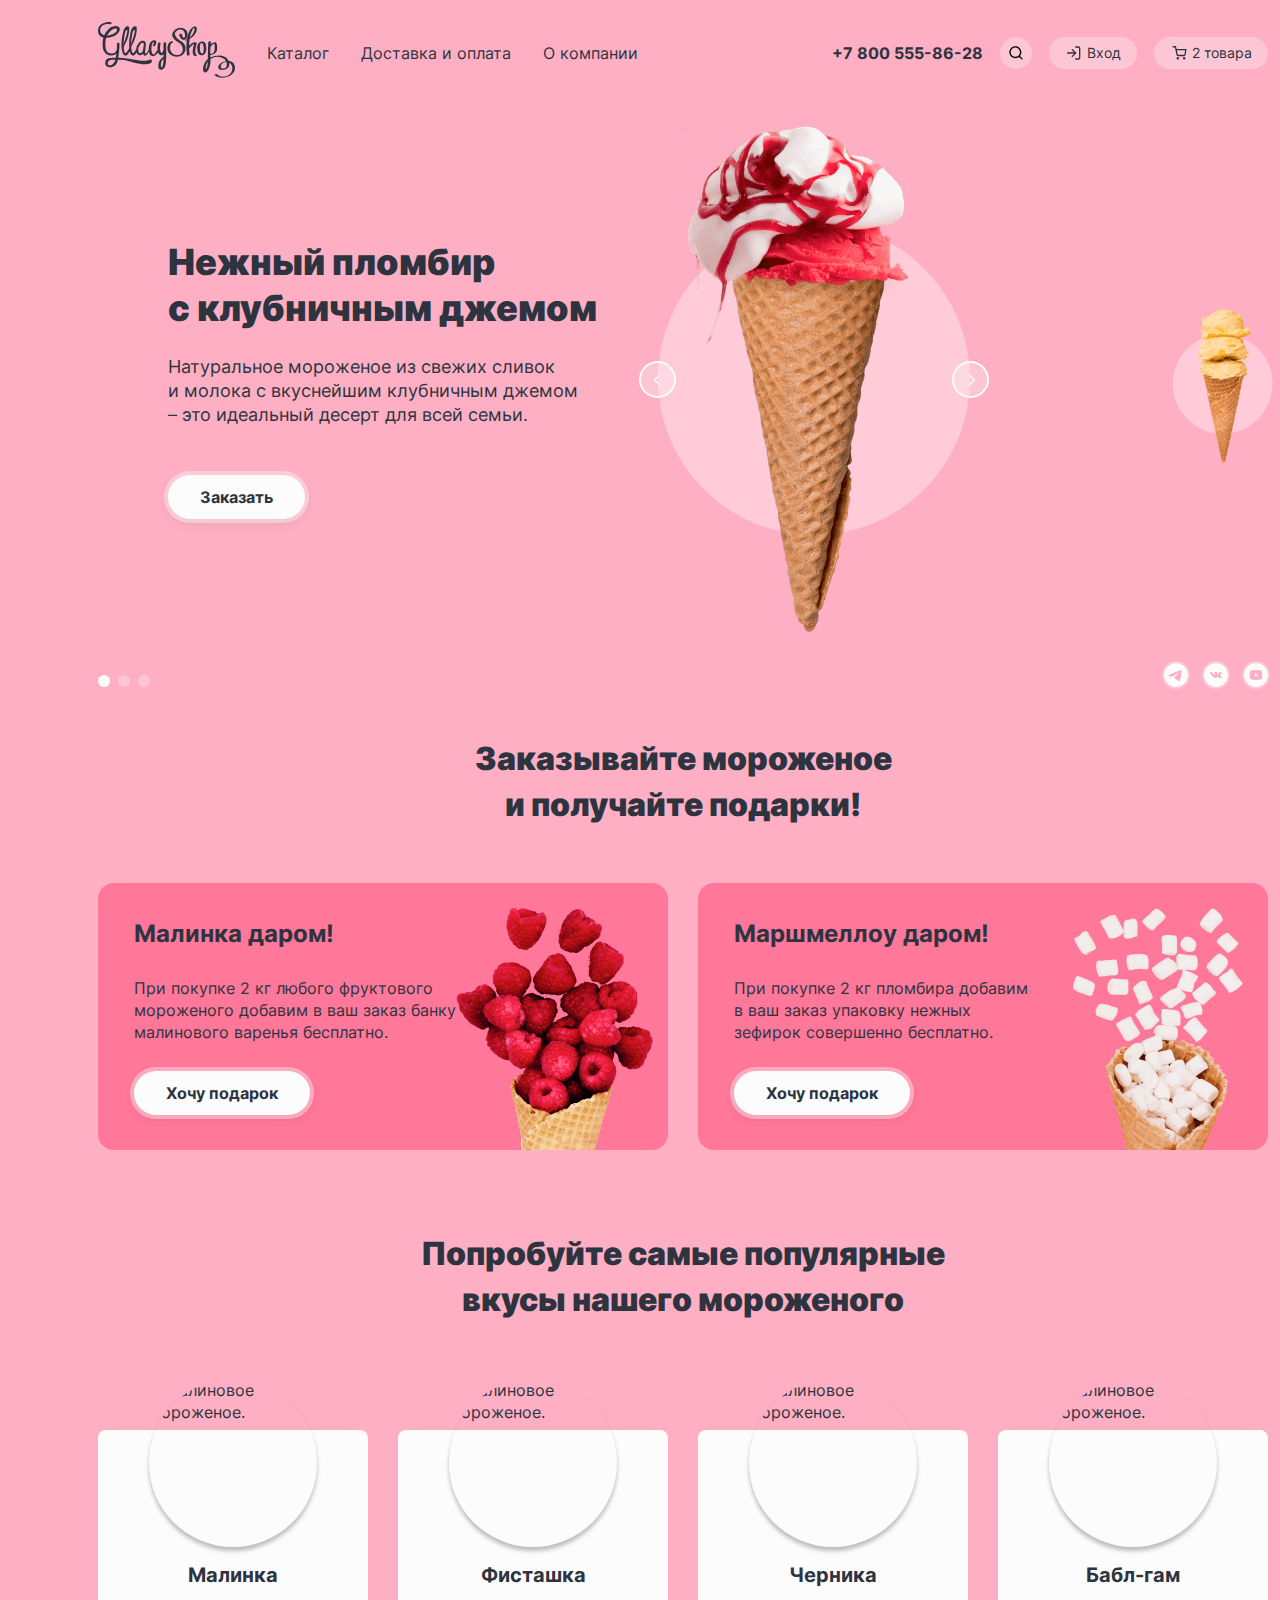
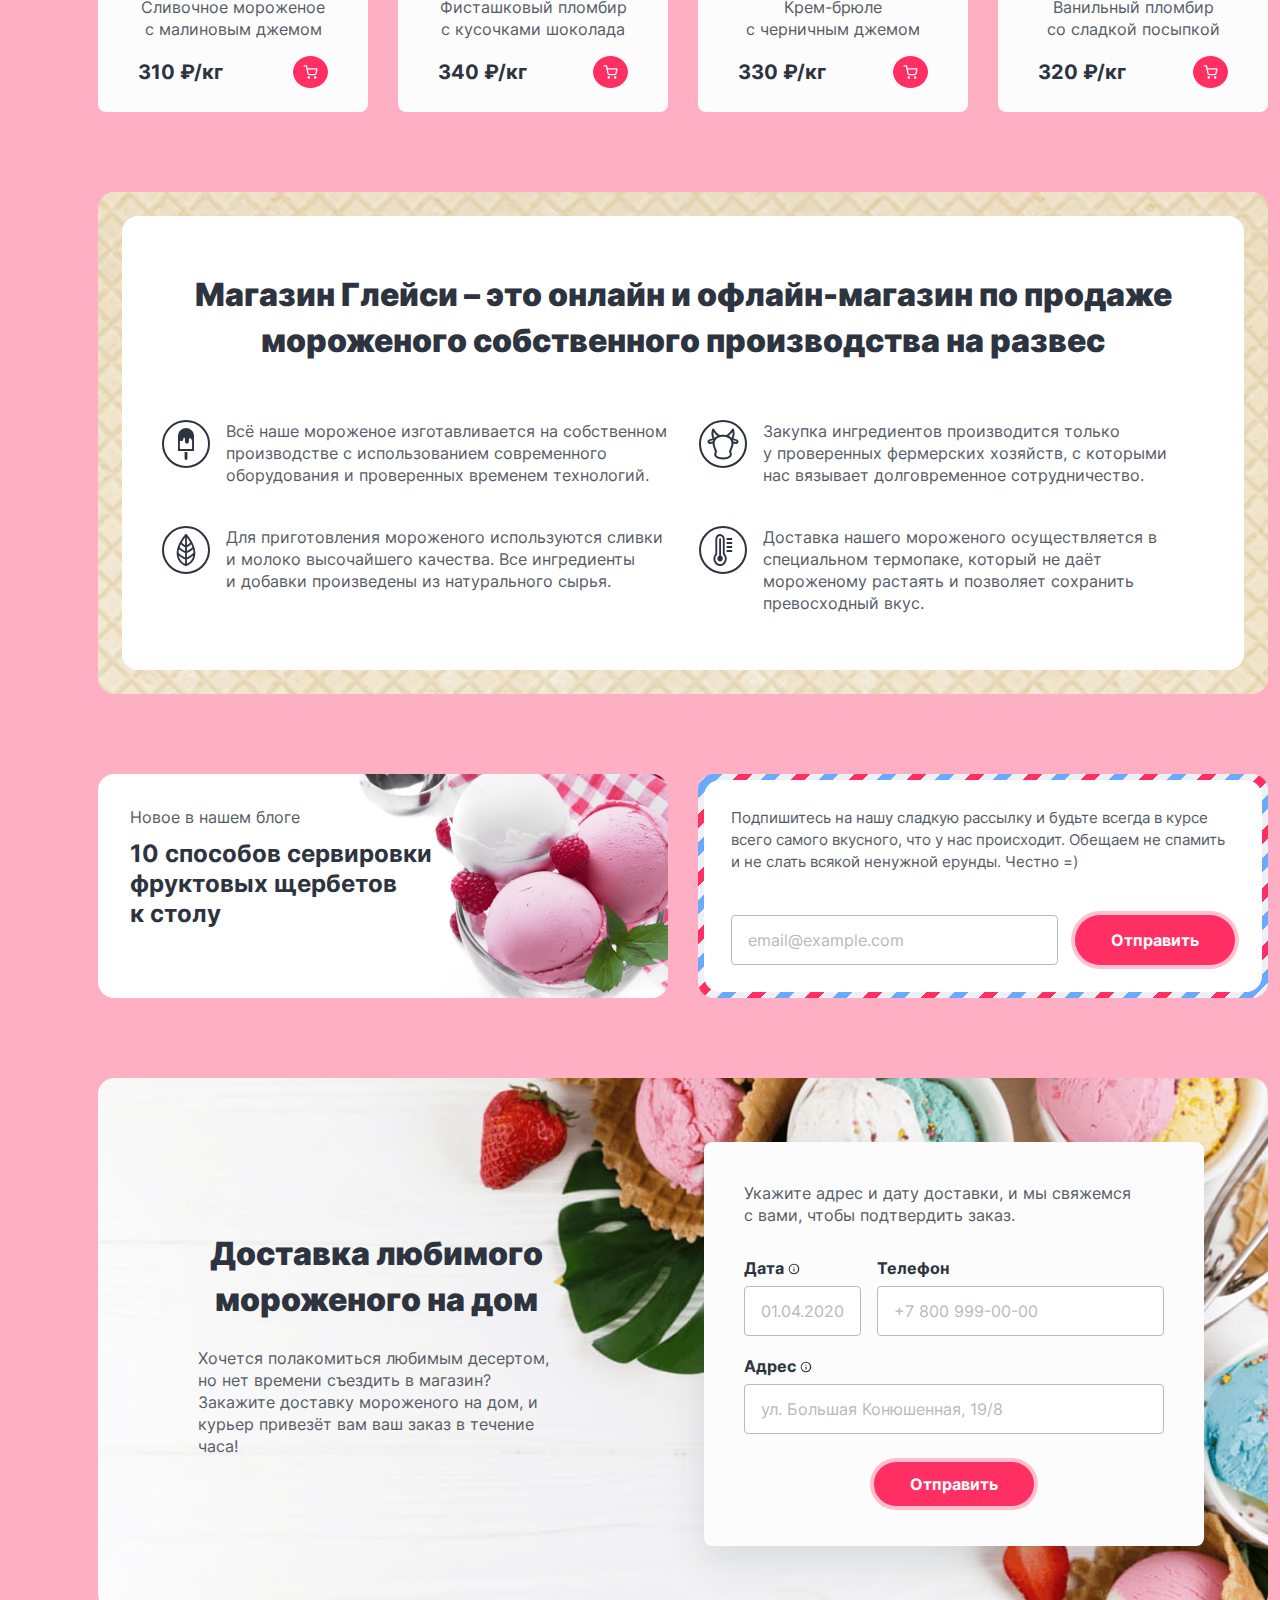
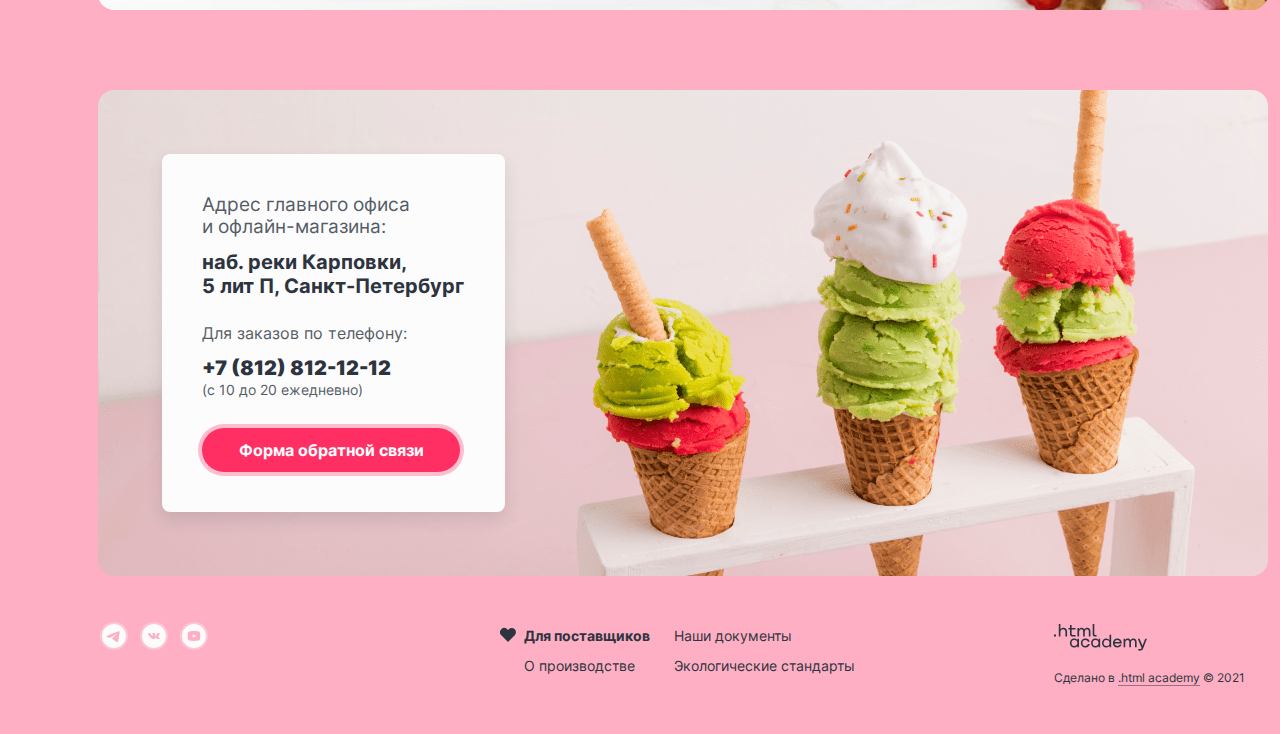
==== commit 9ed5b346: "Добавляет интерактивные элементы" ====
--- a/index.html
+++ b/index.html
@@ -12,11 +12,12 @@
     <div class="container">
       <header class="page-header">
         <nav class="navigation">
-          <a class="navigation-logo" href="#">
+          <a class="navigation-logo" href="index.html">
             <img src="images/header/logo.svg" width="137" height="56" alt="Логотип gllacy.">
           </a>
           <ul class="navigation-list">
             <li class="navigation-item">
+              <!-- Для того, чтобы кнопка сталарозового цвета, нужно добавить класс current для a navigation-link -->
               <a class="navigation-link" href="catalog.html">Каталог</a>
             </li>
             <li class="navigation-item">
@@ -28,137 +29,249 @@
           </ul>
           <ul class="navigation-user">
             <li class="navigation-user-item">
-              <a class="navigation-contacts" href="tel:+7 800 555-86-28">+7 800 555-86-28</a>
-            </li>
-            <li class="navigation-user-item">
+              <a class="navigation-contacts" href="tel:+78005558628">+7 800 555-86-28</a>
+            </li>
+            <li class="navigation-user-item navigation-user-search">
+              <!-- Для того, чтобы кнопка сталарозового цвета, нужно добавить класс current для a navigation-user-link -->
               <a class="navigation-user-link navigation-user-link-search" href="#">
                 <svg class="search" aria-hidden="true" focusable="false" width="14" height="14" viewBox="0 0 14 14"
                   fill="none" xmlns="http://www.w3.org/2000/svg">
                   <path fill-rule="evenodd" clip-rule="evenodd"
                     d="M1.66 6.19a4.67 4.67 0 1 1 9.34 0 4.67 4.67 0 0 1-9.34 0Zm8.42 4.69a6 6 0 1 1 .94-.94l2.45 2.44a.67.67 0 1 1-.94.95l-2.45-2.45Z"
-                    fill="currentcolor" />
+                    fill="currentColor" />
                 </svg>
                 <span class="visually-hidden">Поиск</span>
               </a>
-            </li>
-
-            <li class="navigation-user-item">
+              <!-- к div search-popover добавить класс activ для появления поповера -->
+              <div class="search-popover">
+                <form class="form-search-popover" action="https://echo.htmlacademy.ru" method="post">
+                  <label class="visually-hidden">
+                    Поиск
+                  </label>
+                  <input class="input-search-popover" type="text" placeholder="Поиск по сайту">
+                  <button class="search-popover-reset" type="reset">
+                    <svg class="search-popover-reset-icon" aria-hidden="true" focusable="false" width="10" height="10"
+                      viewBox="0 0 10 10" fill="none" xmlns="http://www.w3.org/2000/svg">
+                      <path fill-rule="evenodd" clip-rule="evenodd"
+                        d="M9.8 1.14A.67.67 0 1 0 8.86.2L5 4.06 1.14.2a.67.67 0 1 0-.94.94L4.06 5 .2 8.86a.67.67 0 0 0 .94.94L5 5.94 8.86 9.8a.67.67 0 1 0 .94-.94L5.94 5 9.8 1.14Z"
+                        fill="#2D3440" />
+                    </svg>
+                  </button>
+                </form>
+              </div>
+            </li>
+
+            <li class="navigation-user-item navigation-user-item-exit">
               <a class="navigation-user-link navigation-user-link-exit" href="#">
                 <svg class="exit" aria-hidden="true" focusable="false" width="14" height="15" viewBox="0 0 14 15"
                   fill="none" xmlns="http://www.w3.org/2000/svg">
                   <path fill-rule="evenodd" clip-rule="evenodd"
                     d="M8 1.52c0-.36.3-.66.67-.66h2.66a2 2 0 0 1 2 2v9.33a2 2 0 0 1-2 2H8.67a.67.67 0 0 1 0-1.33h2.66a.67.67 0 0 0 .67-.67V2.86a.67.67 0 0 0-.67-.67H8.67A.67.67 0 0 1 8 1.52Zm-3.14 2.2a.67.67 0 0 1 .94 0l3.33 3.33a.67.67 0 0 1 .2.47.66.66 0 0 1-.2.48L5.8 11.33a.67.67 0 1 1-.94-.94l2.2-2.2H.66a.67.67 0 1 1 0-1.33h6.4l-2.2-2.2a.67.67 0 0 1 0-.94Z"
-                    fill="currentcolor" />
+                    fill="currentColor" />
                 </svg>
                 <span class="enter-text">Вход</span>
               </a>
-            </li>
-            <li class="navigation-user-item">
+              <!-- к div exit-popover добавить класс activ для появления поповера -->
+              <div class="exit-popover">
+                <h2 class="exit-popover-title">
+                  Личный кабинет
+                </h2>
+                <form class="exit-popover-form" action="https://echo.htmlacademy.ru" method="post">
+                  <div class="exit-popover-wrapper">
+                    <label class="visually-hidden" for="popover-mail">Введите почту</label>
+                    <input class="exit-popover-input exit-popover-mail" id="popover-mail" name="popover-mail"
+                      type="text" placeholder="email@example.com" required>
+                  </div>
+                  <div class="exit-popover-wrapper">
+                    <label class="visually-hidden" for="popover-password">Введите пароль</label>
+                    <input class="exit-popover-input exit-popover-mail" id="popover-password" name="popover-password"
+                      type="password" required>
+                  </div>
+                  <div class="exit-popover-container">
+                    <button class="button exit-button">Войти</button>
+                    <div class="exit-popover-link-container">
+                      <a href="#" class="exit-popover-link">
+                        Забыли пароль?
+                      </a>
+                      <a href="#" class="exit-popover-link exit-popover-link-register">
+                        Регистрация
+                      </a>
+                    </div>
+
+                  </div>
+                </form>
+              </div>
+            </li>
+            <li class="navigation-user-item  navigation-user-item-basket">
               <a class="navigation-user-link navigation-user-link-basket" href="#">
                 <svg class="basket" aria-hidden="true" focusable="false" width="15" height="14" viewBox="0 0 15 14"
                   fill="none" xmlns="http://www.w3.org/2000/svg">
                   <path fill-rule="evenodd" clip-rule="evenodd"
                     d="M1.17.1a.67.67 0 1 0 0 1.34h1.77l.47 2.34v.05l.97 4.83a1.83 1.83 0 0 0 1.82 1.47h5.62a1.83 1.83 0 0 0 1.82-1.47l.93-4.86a.67.67 0 0 0-.66-.8h-9.3L4.14.65a.67.67 0 0 0-.66-.53H1.17Zm4.52 8.3-.81-4.06h8.23l-.78 4.07a.5.5 0 0 1-.49.39H6.18a.5.5 0 0 1-.49-.4Zm-1.13 3.96a1.25 1.25 0 1 1 2.49 0 1.25 1.25 0 0 1-2.5 0Zm6.37 0a1.25 1.25 0 1 1 2.5 0 1.25 1.25 0 0 1-2.5 0Z"
-                    fill="currentcolor" />
+                    fill="currentColor" />
                 </svg>
                 <span class="basket-text">2 товара</span>
               </a>
+              <!-- к div basket-popover-products добавить класс active для появления поповера -->
+              <div class="basket-popover-products">
+                <h3 class="basket-popover-products-title">
+                  Корзина
+                </h3>
+                <ul class="basket-popover-products-list">
+                  <li class="basket-popover-products-item">
+                    <a href="catalog.html" class="basket-popover-products-link">
+                      <div class="basket-popover-products-image">
+                        <img class="popover-image" src="/images/popover/ice-1.jpg" width="46" height="46"
+                          alt="Мороженое малинка">
+                      </div>
+                      <div class="basket-popover-products-wrapper">
+                        <span class="popover-products-text">Малинка</span>
+                        <span class="popover-products-description-price">1 кг х 310 ₽</span>
+                      </div>
+                    </a>
+                    <span class="popover-products-price">310 ₽</span>
+                    <button class="basket-popover-products-button">
+                      <svg class="basket-popover-products-icon" aria-hidden="true" focusable="false" width="10"
+                        height="10" viewBox="0 0 10 10" fill="none" xmlns="http://www.w3.org/2000/svg">
+                        <path fill-rule="evenodd" clip-rule="evenodd"
+                          d="M9.8 1.14A.67.67 0 1 0 8.86.2L5 4.06 1.14.2a.67.67 0 1 0-.94.94L4.06 5 .2 8.86a.67.67 0 0 0 .94.94L5 5.94 8.86 9.8a.67.67 0 1 0 .94-.94L5.94 5 9.8 1.14Z"
+                          fill="#2D3440" />
+                      </svg>
+                      <span class="visually-hidden">Удалить из корзины</span>
+                    </button>
+                  </li>
+                  <li class="basket-popover-products-item">
+                    <a href="catalog.html" class="basket-popover-products-link">
+                      <div class="basket-popover-products-image">
+                        <img class="popover-image" src="/images/popover/ice-2.jpg" width="46" height="46"
+                          alt="Мороженое бабл-гам">
+                      </div>
+                      <div class="basket-popover-products-wrapper basket-popover-products-wrapper-bubble">
+                        <span class="popover-products-text">Бабл-гам</span>
+                        <span class="popover-products-description-price">1,5 кг х 320 ₽</span>
+                      </div>
+                    </a>
+                    <span class="popover-products-price">480 ₽</span>
+                    <button class="basket-popover-products-button">
+                      <svg class="basket-popover-products-icon" aria-hidden="true" focusable="false" width="10"
+                        height="10" viewBox="0 0 10 10" fill="none" xmlns="http://www.w3.org/2000/svg">
+                        <path fill-rule="evenodd" clip-rule="evenodd"
+                          d="M9.8 1.14A.67.67 0 1 0 8.86.2L5 4.06 1.14.2a.67.67 0 1 0-.94.94L4.06 5 .2 8.86a.67.67 0 0 0 .94.94L5 5.94 8.86 9.8a.67.67 0 1 0 .94-.94L5.94 5 9.8 1.14Z"
+                          fill="#2D3440" />
+                      </svg>
+                      <span class="visually-hidden">Удалить из корзины</span>
+                    </button>
+                  </li>
+                </ul>
+                <button class="basket-popover-products-design button">Оформить заказ
+                </button>
+                <span class="basket-popover-products-total-price">Итого: 790 ₽</span>
+              </div>
+              <!-- к div basket-popover-empty добавить класс active для появления поповера -->
+              <!-- Раскоментировать basket-popover-empty и закоментировать basket-popover-products, чтобы появлялся поповер
+              Ваша корзина пока пуста -->
+              <!-- <div class="basket-popover-empty">
+                <h3 class="basket-popover-title">
+                  Ваша корзина&nbsp;пока пуста
+                </h3>
+              </div> -->
             </li>
           </ul>
         </nav>
       </header>
-      <main class="main-index">
+      <main class="main-container main-index">
         <h1 class="visually-hidden">Интернет-магазин Глейси</h1>
         <section class="slider">
           <h2 class="visually-hidden">Слайдер</h2>
-          <ul class="slider-list">
-            <li class="slider-item active">
-              <div class="slider-container">
-                <h3 class="slider-title">
-                  Нежный пломбир
-                  с клубничным джемом
-                </h3>
-                <p class="slider-text">Натуральное мороженое из свежих сливок
-                  и молока с вкуснейшим клубничным джемом – это идеальный десерт для всей семьи. </p>
-                <a class="slider-link" href="#">Заказать</a>
-              </div>
-              <div class="slider-container-img">
-                <img class="slider-image" src="images/slider/ice-1.png" alt="Пломбир
-                с клубничным джемом." width="306" height="507">
-              </div>
-            </li>
-            <li class="slider-item">
-              <div class="slider-container">
-                <h3 class="slider-title">
-                  Сливочное мороженое со вкусом банана
-                </h3>
-                <p class="slider-text">Сливочное мороженое с ярким банановым вкусом подарит вам свежесть и наслаждение
-                  даже в самый жаркий летний день. </p>
-                <a class="slider-link" href="#">Заказать</a>
-              </div>
-              <div class="slider-container-img">
-                <img class="slider-image" src="images/slider/ice-2.png" alt="Сливочное мороженое со вкусом банана."
-                  width="306" height="507">
-              </div>
-            </li>
-            <li class="slider-item active">
-              <div class="slider-container">
-                <h3 class="slider-title">
-                  Карамельный пломбир
-                  с маршмеллоу
-                </h3>
-                <p class="slider-text">Необычный сладкий десерт с карамельным топпингом и кусочками зефира завоюет
-                  сердца сладкоежек всех возрастов. </p>
-                <a class="slider-link" href="#">Заказать</a>
-              </div>
-              <div class="slider-container-img">
-                <img class="slider-image" src="images/slider/ice-3.png" alt="Карамельный пломбир
-                с маршмеллоу." width="306" height="507">
-              </div>
-            </li>
-          </ul>
-          <ol class="slider-pagination">
-            <li class="slider-pagination-list">
-              <button class="slider-pagination-button slider-pagination-button-current">
-                <span class="visually-hidden">Первый слайдер</span>
+          <div class="slider-wrapper">
+            <ul class="slider-list">
+              <li class="slider-item active">
+                <div class="slider-container">
+                  <h3 class="slider-title">
+                    Нежный пломбир
+                    с&nbsp;клубничным джемом
+                  </h3>
+                  <p class="slider-text">Натуральное мороженое из свежих сливок
+                    и&nbsp;молока с вкуснейшим клубничным джемом<br> – это идеальный десерт для всей семьи. </p>
+                  <a class="slider-link button button-link" href="#">Заказать</a>
+                </div>
+                <div class="slider-container-img">
+                  <img class="slider-image" src="images/slider/ice-1.png" alt="Пломбир
+                  с клубничным джемом." width="306" height="507">
+                </div>
+              </li>
+              <li class="slider-item">
+                <div class="slider-container">
+                  <h3 class="slider-title">
+                    Сливочное мороженое со&nbsp;вкусом банана
+                  </h3>
+                  <p class="slider-text">Сливочное мороженое с ярким банановым вкусом подарит вам свежесть и наслаждение
+                    даже в самый жаркий летний день. </p>
+                  <a class="slider-link button button-link" aria-disabled="true" href="#">Заказать</a>
+                </div>
+                <div class="slider-container-img">
+                  <img class="slider-image" src="images/slider/ice-2.png" alt="Сливочное мороженое со вкусом банана."
+                    width="306" height="507">
+                </div>
+              </li>
+              <li class="slider-item">
+                <div class="slider-container">
+                  <h3 class="slider-title">
+                    Карамельный пломбир&nbsp;с маршмеллоу
+                  </h3>
+                  <p class="slider-text">Необычный сладкий десерт с карамельным топпингом и кусочками зефира завоюет
+                    сердца сладкоежек всех возрастов. </p>
+                  <a class="slider-link button"  href="#">Заказать</a>
+                </div>
+                <div class="slider-container-img">
+                  <img class="slider-image" src="images/slider/ice-3.png" alt="Карамельный пломбир
+                  с маршмеллоу." width="306" height="507">
+                </div>
+              </li>
+            </ul>
+            <div class="slider-controls">
+              <button class="slider-controls-button slider-prev" type="button">
+                <svg class="slider-controls-icon slider-controls-icon-prev" aria-hidden="true" focusable="false"
+                  width="7" height="12" viewBox="0 0 7 12" fill="none" xmlns="http://www.w3.org/2000/svg">
+                  <path fill-rule="evenodd" clip-rule="evenodd"
+                    d="M5.86 11.14a.66.66 0 0 0 .95-.95L2.6 6l4.2-4.2a.67.67 0 0 0-.95-.94L1.2 5.52a.66.66 0 0 0 0 .94l4.66 4.68Z"
+                    fill="currentColor" />
+                </svg>
+                <span class="visually-hidden">Предыдущее фото </span>
               </button>
-            </li>
-            <li class="slider-pagination-list">
-              <button class="slider-pagination-button">
-                <span class="visually-hidden">Второй слайдер</span>
+              <button class="slider-controls-button slider-next" type="button">
+                <svg class="slider-controls-icon slider-controls-icon-next" aria-hidden="true" focusable="false"
+                  width="7" height="12" viewBox="0 0 7 12" fill="none" xmlns="http://www.w3.org/2000/svg">
+                  <path fill-rule="evenodd" clip-rule="evenodd"
+                    d="M1.14.86a.66.66 0 1 0-.95.95L4.4 6 .2 10.2a.67.67 0 0 0 .95.94L5.8 6.48a.66.66 0 0 0 0-.94L1.15.86Z"
+                    fill="currentColor" />
+                </svg>
+                <span class="visually-hidden">Следующее фото </span>
               </button>
-            </li>
-            <li class="slider-pagination-list">
-              <button class="slider-pagination-buttont">
-                <span class="visually-hidden">Третий слайдер</span>
-              </button>
-            </li>
-          </ol>
-          <div class="slider-controls">
-            <button class="slider-controls-button slider-next" type="button">
-              <svg class="slider-controls-icon" aria-hidden="true" focusable="false" width="7" height="12"
-                viewBox="0 0 7 12" fill="none" xmlns="http://www.w3.org/2000/svg">
-                <path fill-rule="evenodd" clip-rule="evenodd"
-                  d="M5.86 11.14a.66.66 0 0 0 .95-.95L2.6 6l4.2-4.2a.67.67 0 0 0-.95-.94L1.2 5.52a.66.66 0 0 0 0 .94l4.66 4.68Z"
-                  fill="#FCFCFC" />
-              </svg>
-              <span class="visually-hidden">Предыдущее фото </span>
-            </button>
-            <button class="slider-controls-button slider-next" type="button">
-              <svg class="slider-controls-icon" aria-hidden="true" focusable="false" width="7" height="12"
-                viewBox="0 0 7 12" fill="none" xmlns="http://www.w3.org/2000/svg">
-                <path fill-rule="evenodd" clip-rule="evenodd"
-                  d="M1.14.86a.66.66 0 1 0-.95.95L4.4 6 .2 10.2a.67.67 0 0 0 .95.94L5.8 6.48a.66.66 0 0 0 0-.94L1.15.86Z"
-                  fill="#FCFCFC" />
-              </svg>
-              <span class="visually-hidden">Следующее фото </span>
-            </button>
+            </div>
           </div>
-          <div class="slider-social-container">
-            <ul class="slider-social-list">
-              <li class="slider-social-item">
-                <a href="https://t.me/htmlacademy" class="slider-social-link">
-                  <svg class="slider-social-icon" aria-hidden="true" focusable="false" width="24" height="24"
+          <footer class="slider-footer">
+            <ol class="slider-pagination">
+              <li class="slider-pagination-list">
+                <button class="slider-pagination-button slider-pagination-button-current" type="button">
+                  <span class="visually-hidden">Первый слайдер</span>
+                </button>
+              </li>
+              <li class="slider-pagination-list">
+                <button class="slider-pagination-button" type="button">
+                  <span class="visually-hidden">Второй слайдер</span>
+                </button>
+              </li>
+              <li class="slider-pagination-list">
+                <button class="slider-pagination-button" type="button">
+                  <span class="visually-hidden">Третий слайдер</span>
+                </button>
+              </li>
+            </ol>
+            <ul class="footer-social-list">
+              <li class="footer-social-item">
+                <a href="https://t.me/htmlacademy" class="footer-social-link">
+                  <svg class="footer-social-icon" aria-hidden="true" focusable="false" width="24" height="24"
                     viewBox="0 0 24 24" fill="none" xmlns="http://www.w3.org/2000/svg">
                     <path fill-rule="evenodd" clip-rule="evenodd"
                       d="M24 12a12 12 0 1 1-24 0 12 12 0 0 1 24 0ZM12.43 8.86c-1.17.48-3.5 1.49-7 3.01-.57.23-.86.45-.9.67-.04.36.42.5 1.04.7l.27.08c.6.2 1.43.44 1.86.45.39 0 .82-.16 1.3-.48 3.27-2.21 4.96-3.33 5.06-3.35.08-.02.18-.04.25.02.07.07.07.18.06.22-.05.19-1.84 1.86-2.77 2.72a28.24 28.24 0 0 0-.82.79c-.57.54-1 .96.02 1.63.5.32.89.59 1.28.85a88.77 88.77 0 0 0 1.8 1.23c.5.35.95.67 1.5.62.32-.03.65-.33.82-1.23.4-2.13 1.18-6.73 1.36-8.63.01-.16 0-.31-.02-.47a.5.5 0 0 0-.17-.33.78.78 0 0 0-.46-.14c-.46.01-1.15.25-4.48 1.64Z"
@@ -167,9 +280,9 @@
                   <span class="visually-hidden">Telegram</span>
                 </a>
               </li>
-              <li class="slider-social-item">
-                <a href="https://vk.com/htmlacademy" class="slider-social-link">
-                  <svg class="slider-social-icon" aria-hidden="true" focusable="false" width="24" height="24"
+              <li class="footer-social-item">
+                <a href="https://vk.com/htmlacademy" class="footer-social-link">
+                  <svg class="footer-social-icon" aria-hidden="true" focusable="false" width="24" height="24"
                     viewBox="0 0 24 24" fill="none" xmlns="http://www.w3.org/2000/svg">
                     <path fill-rule="evenodd" clip-rule="evenodd"
                       d="M24 12a12 12 0 1 1-24 0 12 12 0 0 1 24 0Zm-11.41 2.97h-.72s-1.58.09-2.98-1.18C7.37 12.4 6.03 9.65 6.03 9.65s-.07-.18 0-.27c.1-.1.36-.1.36-.1l1.72-.01s.16.02.27.1c.1.05.15.17.15.17s.28.61.65 1.17c.71 1.08 1.05 1.32 1.29 1.2.35-.16.25-1.53.25-1.53s0-.5-.18-.71c-.14-.17-.41-.22-.53-.24-.1-.01.06-.2.26-.3.31-.13.86-.13 1.5-.13.5 0 .65.03.84.07.46.1.44.41.41 1.08l-.02.7v.18c-.01.34-.02.73.23.88.13.07.45 0 1.26-1.19.38-.56.66-1.23.66-1.23s.07-.12.16-.17c.1-.05.24-.04.24-.04h1.8s.54-.06.63.15c.1.23-.2.75-.94 1.61-.7.82-1.03 1.12-1 1.38.01.2.23.38.66.72.89.73 1.13 1.1 1.18 1.2l.01.01c.4.58-.44.62-.44.62l-1.6.02s-.34.06-.8-.2a3.94 3.94 0 0 1-.69-.6c-.33-.34-.65-.66-.91-.58-.45.12-.44.96-.44.96s0 .18-.1.28c-.1.1-.32.12-.32.12Z"
@@ -178,22 +291,19 @@
                   <span class="visually-hidden">Vkontakte</span>
                 </a>
               </li>
-              <li class="slider-social-item">
-                <a href="https://www.youtube.com/user/htmlacademyru" class="slider-social-link">
-                  <svg class="slider-social-icon" aria-hidden="true" focusable="false" width="28" height="28"
-                    viewBox="0 0 28 28" fill="none" xmlns="http://www.w3.org/2000/svg">
+              <li class="footer-social-item">
+                <a href="https://www.youtube.com/user/htmlacademyru" class="footer-social-link">
+                  <svg class="footer-social-icon" aria-hidden="true" focusable="false" width="24" height="24"
+                    viewBox="0 0 24 24" fill="none" xmlns="http://www.w3.org/2000/svg">
                     <path
-                      d="m16 13.8-2.8-1.32c-.25-.11-.45.01-.45.29v2.46c0 .28.2.4.45.29L16 14.2c.25-.12.25-.3 0-.42ZM14 2a12 12 0 1 0 0 24 12 12 0 0 0 0-24Zm0 16.88c-6.14 0-6.25-.56-6.25-4.88s.1-4.88 6.25-4.88c6.14 0 6.25.56 6.25 4.88s-.1 4.88-6.25 4.88Z"
+                      d="m14 11.8-2.8-1.32c-.25-.11-.45.01-.45.29v2.46c0 .28.2.4.45.29L14 12.2c.25-.12.25-.3 0-.42ZM12 0a12 12 0 1 0 0 24 12 12 0 0 0 0-24Zm0 16.88c-6.14 0-6.25-.56-6.25-4.88s.1-4.88 6.25-4.88c6.14 0 6.25.56 6.25 4.88s-.1 4.88-6.25 4.88Z"
                       fill="#FCFCFC" />
-                    <rect x="1" y="1" width="26" height="26" rx="13" stroke="#FCFCFC" stroke-opacity=".3"
-                      stroke-width="2" />
                   </svg>
                   <span class="visually-hidden">Youtube </span>
                 </a>
               </li>
             </ul>
-          </div>
-
+          </footer>
         </section>
         <section class="order">
           <h2 class="title order-title">Заказывайте мороженое и получайте подарки!</h2>
@@ -203,14 +313,14 @@
               <p class="raspberry-text">При покупке 2 кг любого фруктового мороженого добавим в ваш заказ банку
                 малинового варенья бесплатно.
               </p>
-              <a class="link order-link" href="#">Хочу подарок</a>
+              <a class="button order-link" href="#">Хочу подарок</a>
             </div>
             <div class="marshmello">
               <h3 class="marshmello-title">Маршмеллоу даром!</h3>
               <p class="marshmello-text">При покупке 2 кг пломбира добавим в&nbsp;ваш заказ упаковку нежных <br> зефирок
                 совершенно бесплатно.
               </p>
-              <a class="link order-link" href="#">Хочу подарок</a>
+              <a class="button order-link" href="#">Хочу подарок</a>
             </div>
           </div>
         </section>
@@ -218,12 +328,10 @@
           <h2 class="title popular-title">Попробуйте самые популярные вкусы нашего мороженого</h2>
           <ul class="popular-list">
             <li class="popular-item">
-              <a class="popular-link" href="catalog.html">
-                <p class="image-container">
-                  <img class="popular-image" width="168" height="168" src="images/ices/ice-1.jpg"
-                    alt="Малиновое мороженое.">
-                </p>
-              </a>
+              <div class="image-container">
+                <img class="popular-image" width="168" height="168" src="images/ices/ice-1.png"
+                  alt="Малиновое мороженое.">
+              </div>
               <h3 class="popular-item-title">
                 Малинка
               </h3>
@@ -235,100 +343,100 @@
                     xmlns="http://www.w3.org/2000/svg">
                     <path fill-rule="evenodd" clip-rule="evenodd"
                       d="M1.17.25a.67.67 0 1 0 0 1.33h1.77l.47 2.34v.05l.97 4.84a1.83 1.83 0 0 0 1.82 1.46h5.62a1.83 1.83 0 0 0 1.82-1.46V8.8l.93-4.86a.67.67 0 0 0-.66-.8h-9.3L4.14.8a.67.67 0 0 0-.66-.54H1.17Zm4.52 8.3-.81-4.07h8.23l-.78 4.07a.5.5 0 0 1-.49.4H6.18a.5.5 0 0 1-.49-.4ZM4.56 12.5a1.25 1.25 0 1 1 2.49 0 1.25 1.25 0 0 1-2.5 0Zm6.37 0a1.25 1.25 0 1 1 2.5 0 1.25 1.25 0 0 1-2.5 0Z"
-                      fill="currentcolor" />
+                      fill="currentColor" />
                   </svg>
+                  <span class="visually-hidden">Корзина</span>
                 </button>
               </div>
 
             </li>
             <li class="popular-item">
-              <a class="popular-link" href="catalog.html">
-                <p class="image-container">
-                  <img class="popular-image" width="168" height="168" src="images/ices/ice-1.jpg"
-                    alt="Малиновое мороженое.">
-                </p>
-              </a>
+              <div class="image-container">
+                <img class="popular-image" width="168" height="168" src="images/ices/ice-2.png"
+                  alt="Малиновое мороженое.">
+              </div>
               <h3 class="popular-item-title">
-                Малинка
+                Фисташка
               </h3>
-              <p class="popular-item-text">Сливочное мороженое с малиновым джемом</p>
+              <p class="popular-item-text">Фисташковый пломбир с&nbsp;кусочками шоколада</p>
               <div class="popular-container">
-                <span class="popular-price">310 ₽/кг</span>
+                <span class="popular-price">340 ₽/кг</span>
                 <button class="popular-button" type="button">
                   <svg class="popular-icon" width="15" height="14" viewBox="0 0 15 14" fill="none"
                     xmlns="http://www.w3.org/2000/svg">
                     <path fill-rule="evenodd" clip-rule="evenodd"
                       d="M1.17.25a.67.67 0 1 0 0 1.33h1.77l.47 2.34v.05l.97 4.84a1.83 1.83 0 0 0 1.82 1.46h5.62a1.83 1.83 0 0 0 1.82-1.46V8.8l.93-4.86a.67.67 0 0 0-.66-.8h-9.3L4.14.8a.67.67 0 0 0-.66-.54H1.17Zm4.52 8.3-.81-4.07h8.23l-.78 4.07a.5.5 0 0 1-.49.4H6.18a.5.5 0 0 1-.49-.4ZM4.56 12.5a1.25 1.25 0 1 1 2.49 0 1.25 1.25 0 0 1-2.5 0Zm6.37 0a1.25 1.25 0 1 1 2.5 0 1.25 1.25 0 0 1-2.5 0Z"
-                      fill="#FCFCFC" />
+                      fill="currentColor" />
                   </svg>
+                  <span class="visually-hidden">Корзина</span>
                 </button>
               </div>
 
             </li>
             <li class="popular-item">
-              <a class="popular-link" href="catalog.html">
-                <p class="image-container">
-                  <img class="popular-image" width="168" height="168" src="images/ices/ice-1.jpg"
-                    alt="Малиновое мороженое.">
-                </p>
-              </a>
+              <div class="image-container">
+                <img class="popular-image" width="168" height="168" src="images/ices/ice-3.png"
+                  alt="Малиновое мороженое.">
+              </div>
               <h3 class="popular-item-title">
-                Малинка
+                Черника
               </h3>
-              <p class="popular-item-text">Сливочное мороженое с малиновым джемом</p>
+              <p class="popular-item-text">Крем-брюле
+                с&nbsp;черничным джемом</p>
               <div class="popular-container">
-                <span class="popular-price">310 ₽/кг</span>
+                <span class="popular-price">330 ₽/кг</span>
                 <button class="popular-button" type="button">
                   <svg class="popular-icon" width="15" height="14" viewBox="0 0 15 14" fill="none"
                     xmlns="http://www.w3.org/2000/svg">
                     <path fill-rule="evenodd" clip-rule="evenodd"
                       d="M1.17.25a.67.67 0 1 0 0 1.33h1.77l.47 2.34v.05l.97 4.84a1.83 1.83 0 0 0 1.82 1.46h5.62a1.83 1.83 0 0 0 1.82-1.46V8.8l.93-4.86a.67.67 0 0 0-.66-.8h-9.3L4.14.8a.67.67 0 0 0-.66-.54H1.17Zm4.52 8.3-.81-4.07h8.23l-.78 4.07a.5.5 0 0 1-.49.4H6.18a.5.5 0 0 1-.49-.4ZM4.56 12.5a1.25 1.25 0 1 1 2.49 0 1.25 1.25 0 0 1-2.5 0Zm6.37 0a1.25 1.25 0 1 1 2.5 0 1.25 1.25 0 0 1-2.5 0Z"
-                      fill="#FCFCFC" />
+                      fill="currentColor" />
                   </svg>
+                  <span class="visually-hidden">Корзина</span>
                 </button>
               </div>
             </li>
             <li class="popular-item">
-              <a class="popular-link" href="catalog.html">
-                <p class="image-container">
-                  <img class="popular-image" width="168" height="168" src="images/ices/ice-1.jpg"
-                    alt="Малиновое мороженое.">
-                </p>
-              </a>
-                <h3 class="popular-item-title">
-                  Малинка
-                </h3>
-                <p class="popular-item-text">Сливочное мороженое с малиновым джемом</p>
-                <div class="popular-container">
-                  <span class="popular-price">310 ₽/кг</span>
-                  <button class="popular-button" type="button">
-                    <svg class="popular-icon" width="15" height="14" viewBox="0 0 15 14" fill="none"
-                      xmlns="http://www.w3.org/2000/svg">
-                      <path fill-rule="evenodd" clip-rule="evenodd"
-                        d="M1.17.25a.67.67 0 1 0 0 1.33h1.77l.47 2.34v.05l.97 4.84a1.83 1.83 0 0 0 1.82 1.46h5.62a1.83 1.83 0 0 0 1.82-1.46V8.8l.93-4.86a.67.67 0 0 0-.66-.8h-9.3L4.14.8a.67.67 0 0 0-.66-.54H1.17Zm4.52 8.3-.81-4.07h8.23l-.78 4.07a.5.5 0 0 1-.49.4H6.18a.5.5 0 0 1-.49-.4ZM4.56 12.5a1.25 1.25 0 1 1 2.49 0 1.25 1.25 0 0 1-2.5 0Zm6.37 0a1.25 1.25 0 1 1 2.5 0 1.25 1.25 0 0 1-2.5 0Z"
-                        fill="#FCFCFC" />
-                    </svg>
-                  </button>
-                </div>
+              <div class="image-container">
+                <img class="popular-image" width="168" height="168" src="images/ices/ice-4.png"
+                  alt="Малиновое мороженое.">
+              </div>
+              <h3 class="popular-item-title">
+                Бабл-гам
+              </h3>
+              <p class="popular-item-text">Ванильный пломбир
+                со&nbsp;сладкой посыпкой</p>
+              <div class="popular-container">
+                <span class="popular-price">320 ₽/кг</span>
+                <button class="popular-button" type="button">
+                  <svg class="popular-icon" width="15" height="14" viewBox="0 0 15 14" fill="none"
+                    xmlns="http://www.w3.org/2000/svg">
+                    <path fill-rule="evenodd" clip-rule="evenodd"
+                      d="M1.17.25a.67.67 0 1 0 0 1.33h1.77l.47 2.34v.05l.97 4.84a1.83 1.83 0 0 0 1.82 1.46h5.62a1.83 1.83 0 0 0 1.82-1.46V8.8l.93-4.86a.67.67 0 0 0-.66-.8h-9.3L4.14.8a.67.67 0 0 0-.66-.54H1.17Zm4.52 8.3-.81-4.07h8.23l-.78 4.07a.5.5 0 0 1-.49.4H6.18a.5.5 0 0 1-.49-.4ZM4.56 12.5a1.25 1.25 0 1 1 2.49 0 1.25 1.25 0 0 1-2.5 0Zm6.37 0a1.25 1.25 0 1 1 2.5 0 1.25 1.25 0 0 1-2.5 0Z"
+                      fill="currentColor" />
+                  </svg>
+                  <span class="visually-hidden">Корзина</span>
+                </button>
+              </div>
             </li>
           </ul>
         </section>
-        <section class="score">
-          <div class="score-container">
-            <h2 class="title score-title">Магазин Глейси – это онлайн и офлайн-магазин по продаже мороженого
+        <section class="about">
+          <div class="about-container">
+            <h2 class="title about-title">Магазин Глейси – это онлайн и офлайн-магазин по продаже мороженого
               собственного
               производства на развес
             </h2>
             <div class="advantages">
-              <p class="advantages-text ice"> Всё наше мороженое изготавливается на собственном производстве с
-                использованием современного
+              <p class="advantages-text ice"> Всё наше мороженое изготавливается на собственном производстве
+                с&nbsp;использованием современного
                 оборудования и проверенных временем технологий.</p>
-              <p class="advantages-text leaf"> Закупка ингредиентов производится только
-                у проверенных фермерских хозяйств, с которыми
-                нас связывает долговременное сотрудничество.</p>
-              <p class="advantages-text cow"> Для приготовления мороженого используются сливки и молоко высочайшего
+              <p class="advantages-text cow"> Закупка ингредиентов производится только
+                у&nbsp;проверенных фермерских хозяйств, с которыми
+                нас&nbsp;вязывает долговременное сотрудничество.</p>
+              <p class="advantages-text leaf"> Для приготовления мороженого используются сливки и молоко высочайшего
                 качества. Все ингредиенты
-                и добавки произведены из натурального сырья.</p>
+                и&nbsp;добавки произведены из натурального сырья.</p>
               <p class="advantages-text thermometer">Доставка нашего мороженого осуществляется в специальном термопаке,
                 который не даёт мороженому растаять
                 и позволяет сохранить превосходный вкус.</p>
@@ -340,7 +448,7 @@
             <a class="blog-link" href="#">
               <h2 class="blog-title">Новое в нашем блоге</h2>
               <p class="blog-text">10 способов сервировки фруктовых щербетов
-                к столу
+                к&nbsp;столу
               </p>
             </a>
           </section>
@@ -348,7 +456,7 @@
             <h2 class="visually-hidden">Подписка</h2>
             <div class="subscription-wrapper">
               <p class="subscription-text">Подпишитесь на нашу сладкую рассылку и будьте всегда
-                в курсе всего самого вкусного, что у нас происходит. Обещаем не спамить и не слать всякой ненужной
+                в&nbsp;курсе всего самого вкусного, что у нас происходит. Обещаем не спамить и не слать всякой ненужной
                 ерунды. Честно =)
               </p>
               <form class="subscription-form" action="https://echo.htmlacademy.ru/" method="post">
@@ -363,23 +471,30 @@
         <section class="delivery">
           <div class="delivery-text-container">
             <h2 class="title delivery-title">Доставка любимого мороженого на дом</h2>
-            <p class="text delivery-text">
-              Хочется полакомиться любимым десертом, но нет времени съездить в магазин? Закажите доставку мороженого на
+            <p class="delivery-text">
+              Хочется полакомиться любимым десертом, но&nbsp;нет времени съездить в магазин? Закажите доставку
+              мороженого на
               дом, и курьер привезёт вам ваш заказ в течение часа!
             </p>
           </div>
           <div class="delivery-container">
-            <p class="form-text">Укажите адрес и дату доставки, и мы свяжемся с вами, чтобы подтвердить заказ.</p>
+            <p class="form-text">Укажите адрес и дату доставки, и мы свяжемся с&nbsp;вами, чтобы подтвердить заказ.</p>
             <form class="delivery-form" action="https://echo.htmlacademy.ru/" method="post">
               <div class="form-container">
                 <p class="date-wrapper">
                   <span class="date-button">
                     <label class="form-date" for="date-text">Дата</label>
-                    <button class="tooltip" type="button" aria-labelledby="tooltip-label">
-                      <span class="tooltip-text" role="tooltip" id="tooltip-label">
-
-                      </span>
+                    <button class="tooltip" type="button" aria-labelledby="tooltip-label-date">
+                      <svg class="tooltip-icon" width="14" height="14" viewBox="0 0 14 14" fill="none"
+                        xmlns="http://www.w3.org/2000/svg">
+                        <path fill-rule="evenodd" clip-rule="evenodd"
+                          d="M7 2.13a4.88 4.88 0 1 0 0 9.75 4.88 4.88 0 0 0 0-9.75ZM.8 7a6.2 6.2 0 1 1 12.4 0A6.2 6.2 0 0 1 .8 7ZM7 6.33c.37 0 .67.3.67.67v2.22a.67.67 0 0 1-1.34 0V7c0-.37.3-.67.67-.67Zm0-2.21a.67.67 0 0 0 0 1.33.67.67 0 0 0 0-1.33Z"
+                          fill="#2D3440" />
+                      </svg>
                     </button>
+                    <span class="tooltip-text" role="tooltip" id="tooltip-label-date">
+                      Введите дату
+                    </span>
                   </span>
                   <input class="form-input" id="date-text" name="date-text" type="text" placeholder="01.04.2020"
                     required>
@@ -394,17 +509,24 @@
                 <p class="adress-wrapper">
                   <span class="date-button">
                     <label class="form-adress" for="adress-text">Адрес</label>
-                    <button class="tooltip" type="button" aria-labelledby="tooltip-label">
-                      <span class="tooltip-text" role="tooltip" id="tooltip-label">
-
-                      </span>
+                    <button class="tooltip" type="button" aria-labelledby="tooltip-label-adress">
+                      <svg class="tooltip-icon" width="14" height="14" viewBox="0 0 14 14" fill="none"
+                        xmlns="http://www.w3.org/2000/svg">
+                        <path fill-rule="evenodd" clip-rule="evenodd"
+                          d="M7 2.13a4.88 4.88 0 1 0 0 9.75 4.88 4.88 0 0 0 0-9.75ZM.8 7a6.2 6.2 0 1 1 12.4 0A6.2 6.2 0 0 1 .8 7ZM7 6.33c.37 0 .67.3.67.67v2.22a.67.67 0 0 1-1.34 0V7c0-.37.3-.67.67-.67Zm0-2.21a.67.67 0 0 0 0 1.33.67.67 0 0 0 0-1.33Z"
+                          fill="#2D3440" />
+                      </svg>
+
                     </button>
+                    <span class="tooltip-text-adress" role="tooltip" id="tooltip-label-adress">
+                      Введите название<br>улицы, дома и квартиры
+                    </span>
                   </span>
                   <input class="form-input" id="adress-text" name="adress-text" type="text"
                     placeholder="ул. Большая Конюшенная, 19/8" required>
                 </p>
               </div>
-              <button class="button form-button" type="submit">
+              <button class="button subscription-button" type="submit">
                 Отправить
               </button>
             </form>
@@ -415,18 +537,92 @@
             <h2 class="visually-hidden">
               Контакты
             </h2>
-            <h3>Адрес главного офиса и офлайн-магазина:</h3>
+            <h3 class="contact-title">Адрес главного офиса и&nbsp;офлайн-магазина:</h3>
             <address class="contacts-address">
-              <p class="contacts-address-text">наб. реки Карповки, 5 лит П, Санкт-Петербург</p>
+              <p class="contacts-address-text">наб. реки Карповки,<br> 5 лит П, Санкт-Петербург</p>
             </address>
-            <p class="contacts-address-text">Для заказов по телефону:</p>
-            <a class="contacts-phone" href="tel:+7(812)812-12-12">+7 (812) 812-12-12</a>
+            <p class="contact-title">Для заказов по телефону:</p>
+            <a class="contacts-phone" href="tel:+78128121212">+7 (812) 812-12-12</a>
             <p class="contacts-address-text-small">(с 10 до 20 ежедневно)</p>
-            <a href="#" class="contact-link">Форма обратной связи</a>
+            <a class="button contact-link" href="#" aria-disabled>Форма обратной связи</a>
           </div>
-
         </section>
       </main>
+      <footer class="page-footer">
+
+        <ul class="footer-social-list">
+          <li class="footer-social-item">
+            <a href="https://t.me/htmlacademy" class="footer-social-link">
+              <svg class="footer-social-icon" aria-hidden="true" focusable="false" width="24" height="24"
+                viewBox="0 0 24 24" fill="none" xmlns="http://www.w3.org/2000/svg">
+                <path fill-rule="evenodd" clip-rule="evenodd"
+                  d="M24 12a12 12 0 1 1-24 0 12 12 0 0 1 24 0ZM12.43 8.86c-1.17.48-3.5 1.49-7 3.01-.57.23-.86.45-.9.67-.04.36.42.5 1.04.7l.27.08c.6.2 1.43.44 1.86.45.39 0 .82-.16 1.3-.48 3.27-2.21 4.96-3.33 5.06-3.35.08-.02.18-.04.25.02.07.07.07.18.06.22-.05.19-1.84 1.86-2.77 2.72a28.24 28.24 0 0 0-.82.79c-.57.54-1 .96.02 1.63.5.32.89.59 1.28.85a88.77 88.77 0 0 0 1.8 1.23c.5.35.95.67 1.5.62.32-.03.65-.33.82-1.23.4-2.13 1.18-6.73 1.36-8.63.01-.16 0-.31-.02-.47a.5.5 0 0 0-.17-.33.78.78 0 0 0-.46-.14c-.46.01-1.15.25-4.48 1.64Z"
+                  fill="#FCFCFC" />
+              </svg>
+              <span class="visually-hidden">Telegram</span>
+            </a>
+          </li>
+          <li class="footer-social-item">
+            <a href="https://vk.com/htmlacademy" class="footer-social-link">
+              <svg class="footer-social-icon" aria-hidden="true" focusable="false" width="24" height="24"
+                viewBox="0 0 24 24" fill="none" xmlns="http://www.w3.org/2000/svg">
+                <path fill-rule="evenodd" clip-rule="evenodd"
+                  d="M24 12a12 12 0 1 1-24 0 12 12 0 0 1 24 0Zm-11.41 2.97h-.72s-1.58.09-2.98-1.18C7.37 12.4 6.03 9.65 6.03 9.65s-.07-.18 0-.27c.1-.1.36-.1.36-.1l1.72-.01s.16.02.27.1c.1.05.15.17.15.17s.28.61.65 1.17c.71 1.08 1.05 1.32 1.29 1.2.35-.16.25-1.53.25-1.53s0-.5-.18-.71c-.14-.17-.41-.22-.53-.24-.1-.01.06-.2.26-.3.31-.13.86-.13 1.5-.13.5 0 .65.03.84.07.46.1.44.41.41 1.08l-.02.7v.18c-.01.34-.02.73.23.88.13.07.45 0 1.26-1.19.38-.56.66-1.23.66-1.23s.07-.12.16-.17c.1-.05.24-.04.24-.04h1.8s.54-.06.63.15c.1.23-.2.75-.94 1.61-.7.82-1.03 1.12-1 1.38.01.2.23.38.66.72.89.73 1.13 1.1 1.18 1.2l.01.01c.4.58-.44.62-.44.62l-1.6.02s-.34.06-.8-.2a3.94 3.94 0 0 1-.69-.6c-.33-.34-.65-.66-.91-.58-.45.12-.44.96-.44.96s0 .18-.1.28c-.1.1-.32.12-.32.12Z"
+                  fill="#FCFCFC" />
+              </svg>
+              <span class="visually-hidden">Vkontakte</span>
+            </a>
+          </li>
+          <li class="footer-social-item">
+            <a href="https://www.youtube.com/user/htmlacademyru" class="footer-social-link">
+              <svg class="footer-social-icon" aria-hidden="true" focusable="false" width="24" height="24"
+                viewBox="0 0 24 24" fill="none" xmlns="http://www.w3.org/2000/svg">
+                <path
+                  d="m14 11.8-2.8-1.32c-.25-.11-.45.01-.45.29v2.46c0 .28.2.4.45.29L14 12.2c.25-.12.25-.3 0-.42ZM12 0a12 12 0 1 0 0 24 12 12 0 0 0 0-24Zm0 16.88c-6.14 0-6.25-.56-6.25-4.88s.1-4.88 6.25-4.88c6.14 0 6.25.56 6.25 4.88s-.1 4.88-6.25 4.88Z"
+                  fill="#FCFCFC" />
+              </svg>
+              <span class="visually-hidden">Youtube </span>
+            </a>
+          </li>
+        </ul>
+        <div class="footer-menu">
+          <ul class="footer-menu-list">
+            <li class="footer-menu-item heart">
+              <a href="#" class="footer-menu-link footer-menu-link-heart">Для поставщиков</a>
+            </li>
+            <li class="footer-menu-item">
+              <a href="#" class="footer-menu-link">Наши документы</a>
+            </li>
+            <li class="footer-menu-item">
+              <a href="#" class="footer-menu-link">О производстве</a>
+            </li>
+            <li class="footer-menu-item">
+              <a href="#" class="footer-menu-link">Экологические стандарты</a>
+            </li>
+          </ul>
+        </div>
+        <div class="copyright">
+          <a class="copyright-link" href="https://htmlacademy.ru/">
+            <svg class="copyright-icon" width="93" height="27" viewBox="0 0 93 27" fill="none"
+              xmlns="http://www.w3.org/2000/svg">
+              <g clip-path="url(#a)" fill="currentColor">
+                <path
+                  d="M0 10.42v2.08h1.99v-2.08H0ZM9.42 3.66c-1.26 0-2.28.58-2.92 1.4h-.07V0H4.79v12.5h1.64V8.21c0-1.72 1.07-2.95 2.64-2.95 1.49 0 2.35 1.11 2.35 2.6v4.64h1.65V7.57c0-2.38-1.47-3.9-3.65-3.9ZM21.53 3.9h-3.9V.88H16V3.9h-1.55v1.6h1.55v4.84c0 1.39.78 2.15 2.18 2.15h3.36v-1.61H18.5c-.55 0-.86-.32-.86-.86V5.5h3.89V3.9ZM33.25 3.68c-1.3 0-2.31.64-2.86 1.67h-.06a2.9 2.9 0 0 0-2.71-1.67c-1.14 0-2 .6-2.52 1.46h-.07V3.9h-1.58v8.59h1.65V8.09c0-1.61.84-2.8 2.12-2.83 1.21-.03 1.92.83 1.92 2.14v5.1h1.64V7.95c0-1.93 1.14-2.69 2.13-2.69 1.2 0 1.9.83 1.9 2.14v5.1h1.64V7.22c0-2.08-1.17-3.54-3.2-3.54ZM38.68 10.28c0 1.4.8 2.22 2.26 2.22h1.63v-1.6h-1.39c-.55 0-.86-.31-.86-.85V0h-1.64v10.28ZM23.38 15.94h-.07a3.75 3.75 0 0 0-3.07-1.49c-2.54-.03-4.36 1.85-4.36 4.5 0 2.68 1.85 4.56 4.34 4.53a3.66 3.66 0 0 0 3.09-1.57h.07v1.33H25v-8.55h-1.62v1.25Zm-2.91 5.95a2.83 2.83 0 0 1-2.95-2.93 2.83 2.83 0 0 1 2.95-2.94c1.75 0 2.89 1.31 2.89 2.94 0 1.6-1.14 2.93-2.9 2.93ZM35.75 17.8a4.28 4.28 0 0 0-4.36-3.35 4.37 4.37 0 0 0-4.54 4.5 4.39 4.39 0 0 0 4.54 4.53 4.3 4.3 0 0 0 4.36-3.4h-1.71a2.68 2.68 0 0 1-2.63 1.83 2.84 2.84 0 0 1-2.91-2.95 2.82 2.82 0 0 1 2.9-2.94 2.7 2.7 0 0 1 2.64 1.78h1.71ZM44.55 15.94h-.07a3.75 3.75 0 0 0-3.07-1.49c-2.54-.03-4.36 1.85-4.36 4.5 0 2.68 1.85 4.56 4.34 4.53a3.66 3.66 0 0 0 3.09-1.57h.07v1.33h1.62v-8.55h-1.62v1.25Zm-2.91 5.95a2.83 2.83 0 0 1-2.95-2.93 2.83 2.83 0 0 1 2.95-2.94c1.75 0 2.89 1.31 2.89 2.94 0 1.6-1.14 2.93-2.9 2.93ZM55.52 16.02h-.07a3.73 3.73 0 0 0-3.08-1.57c-2.5-.03-4.35 1.85-4.35 4.52 0 2.66 1.82 4.54 4.37 4.5A3.74 3.74 0 0 0 55.43 22h.09v1.25h1.63V10.8h-1.63v5.21Zm-2.9 5.89a2.83 2.83 0 0 1-2.95-2.94 2.83 2.83 0 0 1 2.94-2.93c1.75 0 2.9 1.33 2.9 2.93a2.82 2.82 0 0 1-2.9 2.94ZM63.34 14.45a4.36 4.36 0 0 0-4.43 4.52c0 2.44 1.7 4.5 4.47 4.5 2 0 3.62-1.08 4.19-2.9h-1.71c-.39.82-1.3 1.34-2.41 1.34-1.56 0-2.67-1.04-2.79-2.37h7.08c.23-2.84-1.56-5.09-4.4-5.09Zm-.03 1.57a2.6 2.6 0 0 1 2.65 2.07H60.7a2.57 2.57 0 0 1 2.61-2.07ZM79.41 14.47c-1.31 0-2.32.64-2.87 1.66h-.05c-.5-1-1.44-1.66-2.72-1.66-1.14 0-2.01.6-2.53 1.45h-.07v-1.23H69.6v8.55h1.65v-4.39c0-1.6.85-2.78 2.13-2.81 1.21-.03 1.92.83 1.92 2.12v5.08h1.65v-4.52c0-1.92 1.14-2.68 2.13-2.68 1.2 0 1.9.83 1.9 2.12v5.08h1.65v-5.25c0-2.07-1.18-3.52-3.2-3.52ZM88.5 21.87l-2.94-7.18h-1.82l3.92 9.36-.02.03c-.28.71-.59.97-1.35.97h-2.03v1.64h2.03c1.49 0 2.28-.67 2.84-2.12l3.77-9.88h-1.68l-2.72 7.18Z" />
+              </g>
+              <defs>
+                <clipPath id="a">
+                  <path fill="#fff" d="M0 0h93v26.71H0z" />
+                </clipPath>
+              </defs>
+            </svg>
+          </a>
+          <p class="copyright-text">
+            Сделано в
+            <a href="https://htmlacademy.ru/" class="copyright-logo-small">.html academy</a>
+            © 2021
+          </p>
+        </div>
+      </footer>
 
     </div>
 
--- a/styles/styles.css
+++ b/styles/styles.css
@@ -66,10 +66,21 @@
   display: flex;
   flex-wrap: wrap;
   align-items: center;
+  padding: 22px 0 26px;
 }
 
 .navigation-logo {
   margin-right: 16px;
+  display: block;
+}
+
+.navigation-logo:hover,
+.navigation-logo:active {
+  opacity: 0.5;
+}
+
+.navigation-logo:focus {
+  outline: 2px solid rgba(45, 52, 64, 1);
 }
 
 .navigation-list {
@@ -79,6 +90,10 @@
   max-width: 527px;
   margin: 0;
   padding: 0;
+}
+
+.navigation-item-popover {
+  position: relative;
 }
 
 .navigation-link {
@@ -87,7 +102,135 @@
   padding: 8px 16px;
   color: inherit;
   line-height: 20px;
-}
+  border: 2px transparent;
+  transition: 0.3s ease-in;
+}
+
+.navigation-link.current {
+  background-color: rgba(255, 74, 120, 1);
+  padding: 8px 16px;
+  color: #fcfcfc;
+  border-radius: 30px;
+}
+
+
+.navigation-link-current {
+  background-color: rgba(255, 74, 120, 1);
+  border-radius: 30px;
+  color: #fcfcfc;
+}
+
+.navigation-link:hover {
+  background-color: rgba(252, 252, 252, 0.5);
+  border-radius: 30px;
+  color: #2d3440;
+}
+
+.navigation-link:active {
+  background-color: rgba(252, 252, 252, 1);
+  border-radius: 30px;
+  color: rgba(45, 52, 64, 1);
+}
+
+.navigation-link:focus-visible {
+  background-color: rgba(252, 252, 252, 0.5);
+  border-radius: 30px;
+  box-shadow: inset 0 0 0 2px rgba(45, 52, 64, 1);
+  outline: none;
+  color: #2d3440;
+}
+
+.navigation-item-popover:focus-within .catalog-popover {
+  display: block;
+}
+
+.navigation-item-popover:hover .catalog-popover {
+  display: block;
+}
+
+/* catalog-popover */
+
+.catalog-popover {
+  position: absolute;
+  width: 135px;
+  background-color: #fcfcfc;
+  border-radius: 4px;
+  box-shadow: 0 8px 16px 0 rgba(45, 52, 64, 0.12);
+  padding: 8px 0 8px 0;
+  top: 100%;
+  margin-top: 8px;
+  left: 0;
+  display: none;
+  z-index: 3;
+}
+
+.catalog-popover.active {
+  display: block;
+}
+
+
+.catalog-popover::before {
+  position: absolute;
+  content: "";
+  width: 100%;
+  height: 60px;
+  background-color: transparent;
+  left: 0;
+  top: -5px;
+}
+
+
+.catalog-popover-list {
+  display: flex;
+  flex-direction: column;
+  list-style-type: none;
+  margin: 0;
+  padding: 0;
+}
+
+.catalog-popover-link {
+  display: block;
+  text-decoration: none;
+  font-size: 14px;
+  line-height: 20px;
+  color: inherit;
+  padding: 6px 0 6px 16px;
+}
+
+.catalog-popover-item:first-child .catalog-popover-link {
+  padding: 8px 0 12px 16px;
+}
+
+
+.catalog-popover-item:not(:first-child) .catalog-popover-link:hover {
+  background-color: rgba(255, 203, 216, 1);
+}
+
+.catalog-popover-item:not(:first-child) .catalog-popover-link:active {
+  background-color: rgba(255, 119, 153, 1);
+}
+
+
+.catalog-popover-item:first-child .catalog-popover-link {
+  font-weight: 700;
+  margin-bottom: 4px;
+}
+
+.catalog-popover-link-new {
+  position: relative;
+}
+
+.catalog-popover-link-new::before {
+  position: absolute;
+  content: "";
+  width: 103px;
+  min-height: 1px;
+  background-color: rgba(185, 185, 185, 1);
+  left: 16px;
+  right: 16px;
+  top: 100%;
+}
+
 
 .navigation-user {
   max-width: 450px;
@@ -101,8 +244,26 @@
 }
 
 .navigation-user-item:not(:last-child) {
-  margin-right: 16px;
-}
+  margin-right: 17px;
+}
+
+.navigation-user-link:hover {
+  background-color: rgba(252, 252, 252, 0.5);
+  border-radius: 30px;
+}
+
+.navigation-user-link:active {
+  background-color: rgba(252, 252, 252, 1);
+  border-radius: 30px;
+}
+
+.navigation-user-link:focus-visible {
+  background-color: rgba(252, 252, 252, 0.5);
+  border-radius: 30px;
+  box-shadow: inset 0 0 0 2px rgba(45, 52, 64, 1);
+  outline: none;
+}
+
 
 .navigation-user-link {
   display: block;
@@ -110,6 +271,7 @@
   color: inherit;
   font-size: 14px;
   line-height: 20px;
+  transition: 0.3s ease-in;
 }
 
 .navigation-contacts {
@@ -118,7 +280,15 @@
   font-style: normal;
   text-decoration: none;
   color: inherit;
-
+}
+
+.navigation-contacts:hover,
+.navigation-contacts:active {
+  opacity: 0.5;
+}
+
+.navigation-contacts:focus {
+  outline: 2px solid rgba(45, 52, 64, 1);
 }
 
 .navigation-user-link-search {
@@ -130,6 +300,18 @@
   color: #000000;
 }
 
+.navigation-user-search {
+  position: relative;
+}
+
+.navigation-user-search:focus-within .search-popover {
+  display: block;
+}
+
+.navigation-user-search:hover .search-popover {
+  display: block;
+}
+
 .search {
   position: absolute;
   top: 0;
@@ -139,27 +321,792 @@
   margin: auto;
 }
 
+/* search-popover */
+
+.search-popover {
+  position: absolute;
+  top: 100%;
+  right: 0;
+  margin-top: 8px;
+  background-color: #fcfcfc;
+  border-radius: 4px;
+  width: 356px;
+  padding: 24px 16px;
+  display: none;
+  z-index: 5;
+  box-shadow: 0 8px 16px 0 rgba(45, 52, 64, 0.12);
+}
+
+.search-popover.active {
+  display: block;
+}
+
+.search-popover::after {
+  position: absolute;
+  content: "";
+  width: 100%;
+  height: 60px;
+  background-color: red;
+  left: 0;
+  top: -10px;
+  z-index: -1;
+}
+
+.form-search-popover {
+  position: relative;
+}
+
+.input-search-popover {
+  width: 100%;
+  padding: 14px 16px;
+  border: 1px solid rgba(185, 185, 185, 1);
+  border-radius: 4px;
+  font-size: 16px;
+  font-family: inherit;
+  line-height: 20px;
+}
+
+.input-search-popover::placeholder {
+  color: rgba(185, 185, 185, 1);
+}
+
+.search-popover-reset {
+  position: absolute;
+  right: 13px;
+  top: 16px;
+  opacity: 0;
+  width: 16px;
+  height: 16px;
+  border: none;
+  background-color: transparent;
+}
+
+.search-popover-reset-icon {
+  position: absolute;
+  top: 0;
+  left: 0;
+  right: 0;
+  bottom: 0;
+  margin: auto;
+}
+
+.input-search-popover:not(:placeholder-shown) ~ .search-popover-reset {
+  opacity: 0.4;
+}
+
+.navigation-user-item-exit {
+  position: relative;
+}
+
+.navigation-user-item-exit:focus-within .exit-popover {
+  display: block;
+}
+
+.navigation-user-item-exit:hover .exit-popover {
+  display: block;
+}
+
 .navigation-user-link-exit,
 .navigation-user-link-basket {
-  position: relative;
-  padding: 6px 16px 6px 17px;
+  padding: 6px 16px 6px 38px;
   background-color: rgba(252, 252, 252, 0.3);
   border-radius: 30px;
 }
 
+.navigation-user-link-basket {
+  position: relative;
+}
+
+.navigation-user-link-exit {
+  position: relative;
+}
+
+
 .exit {
+  position: absolute;
   margin-right: 8px;
+  top: 50%;
+  transform: translateY(-50%);
+  left: 18px;
+}
+
+/* exit-popover */
+
+.exit-popover {
+  position: absolute;
+  width: 420px;
+  background-color: #fcfcfc;
+  border-radius: 4px;
+  padding: 48px 48px 52px;
+  right: 0;
+  top: 100%;
+  margin-top: 8px;
+  display: none;
+  z-index: 5;
+  box-shadow: 0 15px 40px 0 rgba(45, 52, 64, 0.12);
+}
+
+.exit-popover.active {
+  display: block;
+}
+
+.exit-popover::after {
+  position: absolute;
+  content: "";
+  width: 100%;
+  height: 60px;
+  background-color: transparent;
+  left: 0;
+  top: -10px;
+}
+
+.exit-popover-wrapper:not(:last-child) {
+  margin-bottom: 16px;
+}
+
+.exit-popover-wrapper:nth-child(2) {
+  margin-bottom: 32px;
+}
+
+.exit-popover-title {
+  margin: 0 0 32px 0;
+  font-size: 24px;
+  line-height: 30px;
+  font-weight: 700;
+}
+
+.exit-popover-input {
+  width: 100%;
+  border: 1px solid rgba(185, 185, 185, 1);
+  border-radius: 4px;
+  padding: 14px 16px;
+  font-family: inherit;
+  font-size: inherit;
+  line-height: 20px;
+  color: rgba(45, 52, 64, 1);
+}
+
+.exit-button {
+  background-color: rgba(255, 47, 100, 1);
+  border-radius: 26px;
+  color: #fcfcfc;
+  font-size: inherit;
+  line-height: 20px;
+  font-weight: 700;
+  box-shadow: 0 0 0 4px rgba(255, 47, 100, 0.3),
+    0 4px 12px 0 rgba(45, 52, 64, 0.1);
+  border: none;
+}
+
+.exit-button:hover {
+  box-shadow: 0 0 0 4px rgba(255, 47, 100, 1),
+    0 4px 12px 0 rgba(45, 52, 64, 0.1);
+  background-color: rgba(252, 252, 252, 0.3);
+  color: rgba(45, 52, 64, 1);
+}
+
+.exit-button:active {
+  box-shadow: 0 0 0 2px rgba(45, 52, 64, 1),
+    0 4px 12px 0 rgba(45, 52, 64, 0.1);
+  background-color: rgba(254, 175, 195, 1);
+  color: rgba(252, 252, 252, 1);
+}
+
+.exit-button:focus-visible {
+  box-shadow: 0 0 0 2px rgba(45, 52, 64, 1),
+    0 4px 12px 0 rgba(45, 52, 64, 0.1);
+  background-color: rgba(255, 47, 100, 1);
+  color: rgba(252, 252, 252, 1);
+  outline: none;
+}
+
+.exit-button:disabled {
+  background-color: rgba(231, 231, 231, 1);
+  color: rgba(185, 185, 185, 1);
+  pointer-events: none;
+}
+
+.exit-popover-container {
+  display: grid;
+  grid-template-columns: minmax(113px, 120px) 113px;
+  column-gap: 23px;
+  align-items: center;
+}
+
+.exit-popover-link-container {
+  display: flex;
+  flex-direction: column;
+}
+
+.exit-popover-link {
+  position: relative;
+  display: block;
+  text-decoration: none;
+  color: inherit;
+  grid-column: 2/3;
+  font-size: 14px;
+  line-height: 20px;
+}
+
+.exit-popover-link-register {
+  align-self: flex-start;
+}
+
+.exit-popover-link::after {
+  position: absolute;
+  content: "";
+  left: 0;
+  right: 0;
+  bottom: 0;
+  height: 1px;
+  background-color: rgba(45, 52, 64, 1);
+}
+
+
+.exit-popover-link:first-child {
+  margin-bottom: 4px;
+}
+
+.exit-popover.active {
+  display: block;
 }
 
 .basket {
+  position: absolute;
   margin-right: 8px;
+  top: 50%;
+  transform: translateY(-50%);
+  left: 18px;
+}
+
+.navigation-user-item-basket {
+  position: relative;
+}
+
+.navigation-user-item-basket:focus-within .basket-popover-products {
+  display: block;
+}
+
+.navigation-user-item-basket:hover .basket-popover-products {
+  display: block;
+}
+
+/* basket-popover-products */
+
+.basket-popover-products {
+  position: absolute;
+  right: 0;
+  background-color: #fcfcfc;
+  width: 441px;
+  padding: 48px;
+  top: 100%;
+  margin-top: 8px;
+  border-radius: 4px;
+  box-shadow: 0 15px 40px 0 rgba(45, 52, 64, 0.12);
+  z-index: 7;
+  display: none;
+}
+
+.basket-popover-products.active {
+  display: block;
+}
+
+.basket-popover-products::after {
+  position: absolute;
+  content: "";
+  width: 100%;
+  height: 60px;
+  background-color: transparent;
+  left: 0;
+  top: -10px;
+  z-index: -1;
+}
+
+.basket-popover-products-title {
+  font-size: 24px;
+  line-height: 30px;
+  font-weight: 700;
+  margin: 0 0 32px 0;
+}
+
+.basket-popover-products-list {
+  margin: 0;
+  padding: 0;
+  list-style-type: none;
+}
+
+.basket-popover-products-item {
+  display: flex;
+  align-items: center;
+}
+
+.basket-popover-products-item:not(:last-child) {
+  margin-bottom: 24px;
+}
+
+.basket-popover-products-item:last-child {
+  margin-bottom: 32px;
+  padding-bottom: 32px;
+  border-bottom: 1px solid rgba(231, 231, 231, 1);
+}
+
+.basket-popover-products-link {
+  text-decoration: none;
+  display: flex;
+  color: #2d3440;
+}
+
+.basket-popover-products-image {
+  margin-right: 16px;
+}
+
+.popover-image {
+  width: 46px;
+  height: 46px;
+  object-fit: cover;
+  display: block;
+}
+
+.basket-popover-products-wrapper {
+  display: flex;
+  flex-direction: column;
+  margin-right: 83px;
+}
+
+.basket-popover-products-wrapper-bubble {
+  margin-right: 72px;
+}
+
+.popover-products-text {
+  font-size: 18px;
+  line-height: 22px;
+  font-weight: 700;
+  margin-bottom: 4px;
+}
+
+.popover-products-description-price {
+  font-size: 14px;
+  line-height: 20px;
+  color: rgba(185, 185, 185, 1);
+}
+
+.popover-products-price {
+  font-size: 18px;
+  line-height: 22px;
+  font-weight: 700;
+}
+
+.basket-popover-products-button {
+  width: 16px;
+  height: 16px;
+  border: none;
+  background-color: transparent;
+  position: relative;
+  margin-left: auto;
+  display: flex;
+  padding: 0;
+}
+
+.basket-popover-products-icon {
+  position: absolute;
+  top: 0;
+  left: 0;
+  right: 0;
+  bottom: 0;
+  margin: auto;
+}
+
+.basket-popover-products-design {
+  background-color: #ff2f64;
+  color: #fcfcfc;
+  font-size: 16px;
+  font-family: "Inter", "Arial", sans-serif;
+  line-height: 20px;
+  font-weight: 700;
+  border-radius: 26px;
+  box-shadow: 0 0 0 4px rgba(255, 47, 100, 0.3),
+    0 4px 12px 0 rgba(45, 52, 64, 0.1);
+  border: none;
+}
+
+.basket-popover-products-design:hover {
+  box-shadow: 0 0 0 4px rgba(255, 47, 100, 1),
+    0 4px 12px 0 rgba(45, 52, 64, 0.1);
+  background-color: rgba(252, 252, 252, 0.3);
+  color: rgba(45, 52, 64, 1);
+}
+
+.basket-popover-products-design:active {
+  box-shadow: 0 0 0 2px rgba(45, 52, 64, 1),
+    0 4px 12px 0 rgba(45, 52, 64, 0.1);
+  background-color: rgba(254, 175, 195, 1);
+  color: rgba(252, 252, 252, 1);
+}
+
+.basket-popover-products-design:focus-visible {
+  box-shadow: 0 0 0 2px rgba(45, 52, 64, 1),
+    0 4px 12px 0 rgba(45, 52, 64, 0.1);
+  background-color: rgba(255, 47, 100, 1);
+  color: rgba(252, 252, 252, 1);
+  outline: none;
+}
+
+.basket-popover-products-design:disabled {
+  background-color: rgba(231, 231, 231, 1);
+  color: rgba(185, 185, 185, 1);
+  pointer-events: none;
+}
+
+.basket-popover-products-total-price {
+  font-size: 18px;
+  font-weight: 700;
+  line-height: 22px;
+}
+
+.basket-popover-products-total-price {
+  margin-left: 27px;
+}
+
+/* basket-popover-empty */
+
+.basket-popover-empty {
+  position: absolute;
+  background-color: #fcfcfc;
+  width: 288px;
+  padding: 48px 0;
+  right: 0;
+  top: 100%;
+  margin-top: 8px;
+  border-radius: 4px;
+  box-shadow: 0 15px 40px 0 rgba(45, 52, 64, 0.12);
+  display: none;
+  z-index: 5;
+}
+
+.basket-popover-empty.active {
+  display: block;
+}
+
+.basket-popover-empty::after {
+  position: absolute;
+  content: "";
+  width: 100%;
+  height: 60px;
+  background-color: transparent;
+  left: 0;
+  top: -18px;
+  z-index: -1;
+}
+
+.basket-popover-title {
+  font-size: 24px;
+  font-weight: 700;
+  line-height: 30px;
+  text-align: center;
 }
 
 /* main */
 
-.main-index {
+.main-container {
   flex-grow: 1;
 }
+
+/* slider */
+
+.slider {
+  position: relative;
+  margin-bottom: 49px;
+}
+
+.slider-list {
+  display: flex;
+  margin: 0;
+  padding: 0;
+  list-style-type: none;
+}
+
+.slider-item {
+  display: flex;
+
+}
+
+.slider-item:first-child {
+  margin-right: 62px;
+}
+
+.slider-container {
+  display: none;
+  width: 540px;
+  padding: 130px 0 0 70px;
+}
+
+.slider-item.active .slider-container {
+  display: block;
+}
+
+.slider-title {
+  font-size: 36px;
+  font-weight: 900;
+  line-height: 46px;
+  margin: 0 0 24px 0;
+}
+
+.slider-text {
+  font-size: 18px;
+  line-height: 24px;
+  margin: 0 0 48px 0;
+}
+
+.slider-link {
+  text-decoration: none;
+  color: inherit;
+  font-weight: 700;
+  line-height: 20px;
+  background-color: #fcfcfc;
+  border-radius: 26px;
+  box-shadow: 0 0 0 4px rgba(252, 252, 252, 0.4),
+    0 4px 12px 0 rgba(45, 52, 64, 0.1);
+}
+
+.button {
+  display: inline-block;
+  padding: 12px 32px;
+  text-align: center;
+  cursor: pointer;
+  transition: 0.3s;
+}
+
+.slider-link:hover {
+  background-color: rgba(252, 252, 252, 0.4);
+  box-shadow: 0 0 0 4px rgba(252, 252, 252, 1),
+    0 4px 12px 0 rgba(45, 52, 64, 0.1);
+}
+
+.slider-link:active {
+  background-color: rgba(252, 252, 252, 1);
+  box-shadow: 0 0 0 2px rgba(45, 52, 64, 1),
+    0 4px 12px 0 rgba(45, 52, 64, 0.1);
+}
+
+.slider-link:focus-visible {
+  background-color: rgba(252, 252, 252, 0.5);
+  box-shadow: 0 0 0 2px rgba(45, 52, 64, 1),
+    0 4px 12px 0 rgba(45, 52, 64, 0.1);
+  outline: none;
+}
+
+
+.slider-link[aria-disabled="true"] {
+  background-color: rgba(231, 231, 231, 1);
+  color: rgba(185, 185, 185, 1);
+  pointer-events: none;
+}
+
+.slider-item.active .slider-container-img {
+  transform: scale(1);
+}
+
+.slider-container-img {
+  position: relative;
+  transform: scale(0.32);
+  padding: 16px 21px 26px 21px;
+}
+
+.slider-container-img::after {
+  content: "";
+  position: absolute;
+  width: 312px;
+  height: 312px;
+  left: 20px;
+  top: 114px;
+  background-color: rgba(255, 203, 216, 1);
+  border-radius: 50%;
+  z-index: -1;
+}
+
+.slider-controls {
+  display: flex;
+  position: absolute;
+  justify-content: space-between;
+  width: 346px;
+  right: 281px;
+  top: 50%;
+  transform: translateY(-35px);
+}
+
+.slider-controls-button {
+  position: relative;
+  display: flex;
+  width: 33px;
+  height: 33px;
+  background-color: rgba(252, 252, 252, 0.3);
+  box-shadow: 0 0 0 2px rgba(252, 252, 252, 1);
+  border: none;
+  padding: 0;
+  border-radius: 50%;
+  color: #fcfcfc;
+  background-clip: padding-box;
+  transition: 0.3s ease-in;
+}
+
+.slider-controls-button:hover {
+  box-shadow: 0 0 0 2px rgba(252, 252, 252, 1);
+  background-color: #fcfcfc;
+  color: rgba(45, 52, 64, 1);
+}
+
+.slider-controls-button:active {
+  background-color: rgba(252, 252, 252, 0.5);
+  color: rgba(45, 52, 64, 1);
+  box-shadow: 0 0 0 2px rgba(252, 252, 252, 0.5);
+}
+
+.slider-controls-button:focus-visible {
+  background-color: rgba(252, 252, 252, 0.3);
+  color: rgba(45, 52, 64, 1);
+  box-shadow: 0 0 0 2px rgba(45, 52, 64, 1);
+  outline: none;
+}
+
+.slider-controls-button:disabled {
+  opacity: 0.4;
+  pointer-events: none;
+}
+
+
+.slider-controls-icon-prev {
+  position: absolute;
+  top: 0;
+  left: 12px;
+  right: 17px;
+  bottom: 0;
+  margin-top: auto;
+  margin-bottom: auto;
+}
+
+.slider-controls-icon-next {
+  position: absolute;
+  top: 0;
+  left: 15px;
+  right: 15px;
+  bottom: 0;
+  margin-top: auto;
+  margin-bottom: auto;
+}
+
+.slider-footer {
+  display: flex;
+  justify-content: space-between;
+  align-items: flex-end;
+}
+
+.slider-pagination {
+  display: flex;
+  flex-wrap: wrap;
+  list-style-type: none;
+  margin: 0;
+  padding: 0;
+}
+
+.slider-pagination-list:not(:last-child) {
+  margin-right: 8px;
+}
+
+
+
+.slider-pagination-button {
+  display: flex;
+  width: 12px;
+  height: 12px;
+  background-color: rgba(252, 252, 252, 0.3);
+  cursor: pointer;
+  padding: 0;
+  border: transparent;
+  border-radius: 50%;
+  transition: 0.3s ease-in;
+}
+
+
+.slider-pagination-button-current {
+  background-color: #fcfcfc;
+}
+
+.slider-pagination-button:hover:not(.slider-pagination-button-current) {
+  border: 1px solid #fcfcfc;
+}
+
+.slider-pagination-button:active:not(.slider-pagination-button-current) {
+  background-color: rgba(252, 252, 252, 0.5);
+  border: none;
+}
+
+.slider-pagination-button:focus-visible:not(.slider-pagination-button-current) {
+  border: 1px solid rgba(45, 52, 64, 1);
+  outline: none;
+}
+
+
+
+.footer-social-list {
+  display: flex;
+  flex-wrap: wrap;
+  list-style-type: none;
+  margin: 0;
+  padding: 0;
+
+}
+
+.footer-social-item:not(:last-child) {
+  margin-right: 16px;
+}
+
+.footer-social-link {
+  display: flex;
+  box-shadow: 0 0 0 2px rgba(252, 252, 252, 0.3);
+  border-radius: 50%;
+  min-width: 24px;
+  min-height: 24px;
+  position: relative;
+  transition: 0.3s ease-in;
+}
+
+.footer-social-link:hover::after {
+  content: "";
+  width: 15px;
+  height: 15px;
+  background-color: rgba(45, 52, 64, 1);
+  left: 4px;
+  top: 4px;
+  z-index: -1;
+  position: absolute;
+}
+
+.footer-social-link:active::after {
+  opacity: 50%;
+}
+
+.footer-social-link:active {
+  opacity: 50%;
+}
+
+.footer-social-link:focus-visible {
+  box-shadow: 0 0 0 2px rgba(45, 52, 64, 1);
+  outline: none;
+  color: rgba(45, 52, 64, 1);
+
+}
+
+.footer-social-link:focus-visible::after {
+  content: "";
+  width: 15px;
+  height: 15px;
+  background-color: rgba(45, 52, 64, 1);
+  left: 4px;
+  top: 4px;
+  z-index: -1;
+  position: absolute;
+}
+
 
 /* order */
 
@@ -190,19 +1137,19 @@
 .marshmello {
   background-color: rgba(255, 119, 153, 1);
   border-radius: 16px;
-  padding: 36px 36px 32px;
+  padding: 36px 36px 35px;
 }
 
 .raspberry {
   background-image: url("../images/raspberry.png");
   background-repeat: no-repeat;
-  background-position: right 0;
+  background-position: right bottom;
 }
 
 .marshmello {
   background-image: url("../images/marshmallow.png");
   background-repeat: no-repeat;
-  background-position: right 0;
+  background-position: right bottom;
 }
 
 .raspberry-title,
@@ -220,18 +1167,79 @@
   margin: 0 0 28px;
 }
 
-.link {
+/* .button {
   display: inline-block;
   padding: 12px 32px;
-  border: 4px solid rgba(252, 252, 252, 0.4);
+  box-shadow: 0 0 0 4px rgba(252, 252, 252, 0.4),
+    0 4px 12px 0 rgba(45, 52, 64, 0.1);
+  background-clip: padding-box;
+  text-align: center;
+  cursor: pointer;
+  transition: 0.3s;
+}
+
+.button-link:hover {
+  background-color: rgba(252, 252, 252, 0.4);
+  box-shadow: 0 0 0 4px rgba(252, 252, 252, 1);
+}
+
+.button-link:active {
+  background-color: rgba(252, 252, 252, 1);
+  box-shadow: 0 0 0 2px rgba(45, 52, 64, 1);
+}
+
+.button-link:focus-visible {
+  background-color: rgba(252, 252, 252, 0.5);
+  box-shadow: 0 0 0 2px rgba(45, 52, 64, 1);
+  outline: none;
+}
+
+
+.button-link[aria-disabled="true"] {
+  background-color: rgba(231, 231, 231, 1);
+  color: rgba(185, 185, 185, 1);
+  pointer-events: none;
+} */
+
+.order-link {
   background-color: rgba(252, 252, 252, 1);
   border-radius: 26px;
   text-decoration: none;
   color: inherit;
   line-height: 20px;
   font-weight: 700;
-  box-shadow: 0 4px 12px 0 rgba(45, 52, 64, 0.1);
-}
+  box-shadow: 0 0 0 4px rgba(252, 252, 252, 0.4),
+    0 4px 12px 0 rgba(45, 52, 64, 0.1);
+
+
+}
+
+.order-link:hover {
+  background-color: rgba(252, 252, 252, 0.4);
+  box-shadow: 0 0 0 4px rgba(252, 252, 252, 1),
+    0 4px 12px 0 rgba(45, 52, 64, 0.1);
+}
+
+.order-link:active {
+  background-color: rgba(252, 252, 252, 1);
+  box-shadow: 0 0 0 2px rgba(45, 52, 64, 1),
+    0 4px 12px 0 rgba(45, 52, 64, 0.1);
+}
+
+.order-link:focus-visible {
+  background-color: rgba(252, 252, 252, 0.5);
+  box-shadow: 0 0 0 2px rgba(45, 52, 64, 1),
+    0 4px 12px 0 rgba(45, 52, 64, 0.1);
+  outline: none;
+}
+
+
+.slider-link[aria-disabled="true"] {
+  background-color: rgba(231, 231, 231, 1);
+  color: rgba(185, 185, 185, 1);
+  pointer-events: none;
+}
+
 
 /* popular */
 
@@ -251,21 +1259,21 @@
   list-style-type: none;
   display: grid;
   grid-template-columns: repeat(4, 270px);
-  column-gap: 30px;
+  gap: 91px 30px;
+  margin-bottom: 16px;
 }
 
 .popular-item {
   padding: 0 40px 24px;
   background-color: rgba(252, 252, 252, 1);
   border-radius: 8px;
-}
-
-.popular-link {
   display: flex;
   flex-direction: column;
   align-items: center;
-  text-decoration: none;
-}
+  padding-top: 133px;
+  position: relative;
+}
+
 
 .image-container {
   display: flex;
@@ -273,15 +1281,14 @@
   width: 100%;
   object-fit: cover;
   margin: 0;
-
+  position: absolute;
+  top: -51px;
 }
 
 .popular-image {
   border-radius: 50%;
-  position: relative;
-  margin-top: -51px;
-  top: 0;
-
+  box-shadow: 0 4px 4px 0 rgba(0, 0, 0, 0.25);
+  margin-bottom: 16px;
 }
 
 .popular-item-title {
@@ -290,18 +1297,19 @@
   line-height: 24px;
   color: rgba(45, 52, 64, 1);
   margin: 0 auto;
-  margin-bottom: 8px;
+  margin-bottom: 9px;
 }
 
 .popular-item-text {
   margin: 0 0 16px;
   color: #565C66;
+  text-align: center;
 }
 
 .popular-container {
   display: grid;
-  grid-template-columns: 85px 35px;
-  column-gap: 73px;
+  grid-template-columns: 95px 35px;
+  column-gap: 60px;
   align-items: center;
 
 }
@@ -319,8 +1327,37 @@
   min-height: 32px;
   border-radius: 50%;
   background-color: rgba(255, 47, 100, 1);
-  border: none;
+  transition: 0.3s;
   color: #fcfcfc;
+  padding: 0;
+  border: 2px transparent;
+  cursor: pointer;
+}
+
+.popular-button:hover {
+  background-color: rgba(252, 252, 252, 0.3);
+  border: 2px solid rgba(255, 47, 100, 1);
+  color: #000000;
+}
+
+.popular-button:active {
+  background-color: rgba(255, 203, 216, 1);
+  border: 2px solid rgba(255, 47, 100, 1);
+  color: #000000;
+}
+
+.popular-button:focus-visible {
+  background-color: rgba(255, 47, 100, 1);
+  border: 2px solid rgba(45, 52, 64, 1);
+  color: rgba(252, 252, 252, 1);
+  outline: none;
+}
+
+.popular-button:disabled {
+  background-color: rgba(185, 185, 185, 1);
+  border: 2px solid rgba(185, 185, 185, 1);
+  color: rgba(86, 92, 102, 1);
+  pointer-events: none;
 }
 
 .popular-icon {
@@ -332,12 +1369,11 @@
   margin: auto;
 }
 
-/* score */
-
-.score {
+/* about */
+
+.about {
   display: flex;
   background-image: url("../images/wafer/wafer.png");
-  background-repeat: no-repeat;
   background-position: center;
   background-size: cover;
   padding: 24px;
@@ -345,13 +1381,13 @@
   margin-bottom: 80px;
 }
 
-.score-container {
+.about-container {
   background-color: rgba(255, 255, 255, 1);
   padding: 56px 40px;
   border-radius: 16px;
 }
 
-.score-title {
+.about-title {
   margin: 0;
   margin-bottom: 56px;
 }
@@ -367,10 +1403,10 @@
 .advantages-text {
   margin: 0;
   padding-left: 64px;
+  color: #565c66;
 }
 
 .ice {
-
   position: relative;
 }
 
@@ -387,8 +1423,65 @@
   background-position: center;
   background-repeat: no-repeat;
   background-size: 32px 32px;
-
-}
+}
+
+.leaf {
+  position: relative;
+}
+
+.leaf::after {
+  position: absolute;
+  content: "";
+  width: 48px;
+  height: 48px;
+  border: 2px solid rgba(45, 52, 64, 1);
+  border-radius: 50%;
+  top: 0;
+  left: 0;
+  background-image: url("../images/wafer/leaf.svg");
+  background-position: center;
+  background-repeat: no-repeat;
+  background-size: 32px 32px;
+}
+
+.cow {
+  position: relative;
+}
+
+.cow::after {
+  position: absolute;
+  content: "";
+  width: 48px;
+  height: 48px;
+  border: 2px solid rgba(45, 52, 64, 1);
+  border-radius: 50%;
+  top: 0;
+  left: 0;
+  background-image: url("../images/wafer/cow.svg");
+  background-position: center;
+  background-repeat: no-repeat;
+  background-size: 32px 32px;
+}
+
+.thermometer {
+  position: relative;
+}
+
+.thermometer::after {
+  position: absolute;
+  content: "";
+  width: 48px;
+  height: 48px;
+  border: 2px solid rgba(45, 52, 64, 1);
+  border-radius: 50%;
+  top: 0;
+  left: 0;
+  background-image: url("../images/wafer/thermometer.svg");
+  background-position: center;
+  background-repeat: no-repeat;
+  background-size: 32px 32px;
+}
+
 
 .column {
   display: grid;
@@ -398,18 +1491,31 @@
 }
 
 .blog {
+  display: flex;
   background-image: url("../images/blog.jpg");
   background-repeat: no-repeat;
   background-position: center;
   background-size: cover;
-  padding: 33px 0 67px 32px;
+
   border-radius: 16px;
 }
 
 .blog-link {
+  width: 100%;
   text-decoration: none;
   display: block;
-}
+  padding: 33px 0 67px 32px;
+}
+
+.blog-link:hover,
+:active:focus {
+  opacity: 0.7;
+}
+
+.blog-link:focus {
+  outline: 2px solid rgba(45, 52, 64, 1);
+}
+
 
 .blog-title {
   font-size: 16px;
@@ -430,68 +1536,102 @@
   max-width: 303px;
 }
 
-.button {
+.subscription-button {
   font-family: "Inter", "Arial", sans-serif;
   font-weight: 700;
   font-size: 16px;
   padding: 12px 32px;
-  border: 4px solid rgba(255, 47, 100, 0.3);
+  box-shadow: 0 0 0 4px rgba(255, 47, 100, 0.3),
+    0 4px 12px 0 rgba(45, 52, 64, 0.1);
   background-color: #ff2f64;
   border-radius: 26px;
   text-decoration: none;
   color: rgba(252, 252, 252, 1);
   line-height: 20px;
-  box-shadow: 0 4px 12px 0 rgba(45, 52, 64, 0.1);
-}
+  width: 100%;
+  max-width: 155px;
+  border: none;
+}
+
+.subscription-button:hover {
+  box-shadow: 0 0 0 4px rgba(255, 47, 100, 1),
+    0 4px 12px 0 rgba(45, 52, 64, 0.1);
+  background-color: rgba(252, 252, 252, 0.3);
+  color: rgba(45, 52, 64, 1);
+}
+
+.subscription-button:active {
+  box-shadow: 0 0 0 2px rgba(45, 52, 64, 1),
+    0 4px 12px 0 rgba(45, 52, 64, 0.1);
+  background-color: rgba(254, 175, 195, 1);
+  color: rgba(252, 252, 252, 1);
+}
+
+.subscription-button:focus-visible {
+  box-shadow: 0 0 0 2px rgba(45, 52, 64, 1),
+    0 4px 12px 0 rgba(45, 52, 64, 0.1);
+  background-color: rgba(255, 47, 100, 1);
+  color: rgba(252, 252, 252, 1);
+  outline: none;
+}
+
+.subscription-button:disabled {
+  background-color: rgba(231, 231, 231, 1);
+  color: rgba(185, 185, 185, 1);
+  pointer-events: none;
+}
+
 
 .subscription {
+  display: flex;
   padding: 6px;
+  background-color: #edf1f5;
+  border-radius: 16px;
+  background-image: repeating-linear-gradient(-45deg, transparent, transparent 11px, #69a9ff 11px, #69a9ff 21px, transparent 21px, transparent 31px, #FF2F64 31px, #FF2F64 41px);
 }
 
 .subscription-wrapper {
   background-color: rgba(255, 255, 255, 1);
-  padding: 26px;
+  padding: 27px;
   border-radius: 16px;
   margin: auto;
-}
-
-.subscription-text{
+  height: 100%;
+}
+
+.subscription-text {
   margin: 0;
   margin-bottom: 42px;
-}
-
-.subscription-form{
-  display: flex;
-  flex-wrap: wrap;
-}
-
-.subscription-form-input{
+  color: rgba(86, 92, 102, 1);
+  font-size: 15px;
+}
+
+.subscription-form {
+  display: grid;
+  grid-template-columns: 1fr minmax(155px, 160px);
+  column-gap: 17px;
+}
+
+.subscription-form-input {
   flex-grow: 1;
   border-radius: 4px;
-  margin-right: 14px;
   padding: 14px 16px;
-  border: 1px solid #B9B9B9;
+  border: 1px solid #b9b9b9;
   font-size: 16px;
+  font-family: "Inter", "Arial", sans-serif;
   font-weight: 400;
   line-height: 20px;
 }
 
-.placeholder{
+.subscription-form-input::placeholder {
   color: #b9b9b9;
 }
 
 /* delivery */
 
-.delivery{
-  display: flex;
-  flex-direction: column;
-  align-items: center;
-  margin-bottom: 80px;
-}
-
-.delivery{
+
+.delivery {
   display: grid;
-  grid-template-columns: 1fr 1fr;
+  grid-template-columns: 1fr 500px;
   column-gap: 135px;
   align-items: center;
   background-image: url("../images/delivery.jpg");
@@ -500,40 +1640,41 @@
   background-size: cover;
   padding: 64px 64px 64px 100px;
   border-radius: 16px;
-
-}
-
-.delivery-title{
+  margin-bottom: 80px;
+}
+
+.delivery-title {
   max-width: 356px;
   margin: 0;
   margin-bottom: 24px;
 }
 
-.delivery-text{
+.delivery-text {
   max-width: 371px;
   margin: 0;
-}
-
-.delivery-container{
-
+  color: rgba(86, 92, 102, 1);
+}
+
+.delivery-container {
   background-color: #fcfcfc;
   padding: 40px;
   border-radius: 8px;
   box-shadow: 0 15px 40px 0 rgba(45, 52, 64, 0.12);
 }
 
-.form-text{
+.form-text {
   margin: 0;
   margin-bottom: 32px;
-}
-
-.delivery-form{
+  color: rgba(86, 92, 102, 1);
+}
+
+.delivery-form {
   display: flex;
   flex-direction: column;
   align-items: center;
 }
 
-.form-container{
+.form-container {
   display: grid;
   grid-template-columns: 117px 287px;
   column-gap: 16px;
@@ -542,34 +1683,119 @@
 
 .date-wrapper,
 .number-wrapper,
-.adress-wrapper{
+.adress-wrapper {
   display: flex;
   flex-direction: column;
   margin: 0;
 }
 
-.date-button{
+.date-button {
   margin-bottom: 8px;
-}
-
-
-.delivery-adress{
-
-}
+  display: flex;
+  align-items: center;
+  position: relative;
+}
+
 
 .form-date,
 .form-number,
-.form-adress{
+.form-adress {
   line-height: 20px;
   font-weight: 700;
   margin: 0;
-}
-
-.form-number{
+  margin-right: 4px;
+}
+
+.tooltip {
+  display: flex;
+  padding: 0;
+  width: 12px;
+  height: 12px;
+  border: none;
+  border-radius: 50%;
+  background-color: transparent;
+  outline: none;
+  flex-shrink: 0;
+}
+
+
+.tooltip-text {
+  position: absolute;
+  padding: 10px 7px;
+  background-color: #fcfcfc;
+  color: #565c66;
+  font-size: 12px;
+  line-height: 16px;
+  width: 162px;
+  box-shadow: 0 2px 12px 0 rgba(173, 152, 143, 0.18);
+  right: 0;
+  margin-right: -109px;
+  top: -9px;
+  border-radius: 1px;
+  border: 1px solid rgba(185, 185, 185, 1);
+  display: none;
+}
+
+.tooltip-text-adress {
+  position: absolute;
+  padding: 10px 7px;
+  background-color: #fcfcfc;
+  color: #565c66;
+  font-size: 12px;
+  line-height: 16px;
+  width: 162px;
+  box-shadow: 0 2px 12px 0 rgba(173, 152, 143, 0.18);
+  left: 0;
+  margin-left: 76px;
+  top: -9px;
+  border-radius: 1px;
+  border: 1px solid rgba(185, 185, 185, 1);
+  display: none;
+}
+
+
+.tooltip-text-adress::after {
+  position: absolute;
+  content: "";
+  width: 10px;
+  height: 10px;
+  transform: rotate(-45deg);
+  border-left: 1px solid rgba(185, 185, 185, 1);
+  border-top: 1px solid rgba(185, 185, 185, 1);
+  background-color: #fcfcfc;
+  top: 14px;
+  left: -6px;
+  box-shadow: 0 2px 12px 0 rgba(173, 152, 143, 0.18);
+}
+
+.tooltip-text::after {
+  position: absolute;
+  content: "";
+  width: 10px;
+  height: 10px;
+  transform: rotate(-45deg);
+  border-left: 1px solid rgba(185, 185, 185, 1);
+  border-top: 1px solid rgba(185, 185, 185, 1);
+  background-color: #fcfcfc;
+  top: 14px;
+  left: -6px;
+  box-shadow: 0 2px 12px 0 rgba(173, 152, 143, 0.18);
+}
+
+.tooltip:hover + .tooltip-text {
+  display: flex;
+}
+
+.tooltip:hover + .tooltip-text-adress {
+  display: flex;
+}
+
+
+.form-number {
   margin-bottom: 8px;
 }
 
-.form-input{
+.form-input {
   font-family: "Inter", "Arial", sans-serif;
   padding: 14px 16px;
   border-radius: 4px;
@@ -579,20 +1805,698 @@
   font-weight: 400;
 }
 
-.form-wrapper{
+.form-input::placeholder {
+  color: rgba(185, 185, 185, 1);
+}
+
+
+.form-wrapper {
   width: 100%;
   margin-bottom: 28px;
 }
 
-.form-button{
-  margin: auto;
-}
+.subscription-button {
+  font-family: "Inter", "Arial", sans-serif;
+  font-weight: 700;
+  font-size: 16px;
+  padding: 12px 32px;
+  box-shadow: 0 0 0 4px rgba(255, 47, 100, 0.3);
+  background-color: #ff2f64;
+  border-radius: 26px;
+  text-decoration: none;
+  color: rgba(252, 252, 252, 1);
+  line-height: 20px;
+  width: 100%;
+  max-width: 160px;
+  border: none;
+}
+
+.form-button:hover {
+  box-shadow: 0 0 0 4px rgba(255, 47, 100, 1);
+  background-color: rgba(252, 252, 252, 0.3);
+  color: rgba(45, 52, 64, 1);
+}
+
+.form-button:active {
+  box-shadow: 0 0 0 2px rgba(45, 52, 64, 1);
+  background-color: rgba(254, 175, 195, 1);
+  color: rgba(252, 252, 252, 1);
+}
+
+.form-button:focus-visible {
+  box-shadow: 0 0 0 2px rgba(45, 52, 64, 1);
+  background-color: rgba(255, 47, 100, 1);
+  color: rgba(252, 252, 252, 1);
+  outline: none;
+}
+
+.form-button [aria-disabled="true"] {
+  background-color: rgba(231, 231, 231, 1);
+  color: rgba(185, 185, 185, 1);
+  pointer-events: none;
+
+}
+
 /* contact */
-.contact{
+.contact {
   background-image: url("../images/contact.png");
-  background-size:  cover;
+  background-size: cover;
   background-repeat: no-repeat;
   background-position: center;
-  padding: 64px;
+  padding: 64px 0 64px 64px;
   border-radius: 16px;
 }
+
+.contact-wrapper {
+  background-color: rgba(252, 252, 252, 1);
+  padding: 40px;
+  box-shadow: 0 8px 16px 0 rgba(45, 52, 64, 0.12);
+  max-width: 343px;
+  border-radius: 8px;
+}
+
+.contact-title {
+  color: #565c66;
+  margin: 0 0 12px 0;
+  font-weight: 400;
+}
+
+.contacts-address-text {
+  font-size: 20px;
+  line-height: 24px;
+  font-weight: 700;
+  margin: 0 0 24px 0;
+  font-style: normal;
+}
+
+.contacts-phone {
+  text-decoration: none;
+  font-size: 20px;
+  font-weight: 900;
+  line-height: 24px;
+  color: inherit;
+}
+
+.contacts-address-text-small {
+  font-size: 14px;
+  line-height: 20px;
+  color: #565c66;
+  margin: 0 0 28px 0;
+}
+
+.contact-link {
+  box-shadow: 0 0 0 4px rgba(255, 47, 100, 0.3);
+  background-color: #ff2f64;
+  border-radius: 26px;
+  text-decoration: none;
+  line-height: 20px;
+  font-weight: 700;
+  width: 100%;
+  max-width: 258px;
+  color: rgba(252, 252, 252, 1);
+}
+
+.contact-link:hover {
+  box-shadow: 0 0 0 4px rgba(255, 47, 100, 1);
+  background-color: rgba(252, 252, 252, 0.3);
+  color: rgba(45, 52, 64, 1);
+}
+
+.contact-link:active {
+  box-shadow: 0 0 0 2px rgba(45, 52, 64, 1);
+  background-color: rgba(254, 175, 195, 1);
+  color: rgba(252, 252, 252, 1);
+}
+
+.contact-link:focus-visible {
+  box-shadow: 0 0 0 2px rgba(45, 52, 64, 1);
+  background-color: rgba(255, 47, 100, 1);
+  color: rgba(252, 252, 252, 1);
+  outline: none;
+}
+
+.contact-link [aria-disabled="true"] {
+  background-color: rgba(231, 231, 231, 1);
+  color: rgba(185, 185, 185, 1);
+  pointer-events: none;
+
+}
+
+/* footer */
+
+.page-footer {
+  display: grid;
+  grid-template-columns: 200px 1fr 200px;
+  padding: 48px 14px 48px 4px;
+  align-items: start;
+}
+
+.footer-social-list {
+  display: flex;
+  flex-wrap: wrap;
+  list-style-type: none;
+  margin: 0;
+  padding: 0;
+
+}
+
+.footer-social-item:not(:last-child) {
+  margin-right: 16px;
+}
+
+.footer-social-link {
+  display: flex;
+  box-shadow: 0 0 0 2px rgba(252, 252, 252, 0.3);
+  border-radius: 50%;
+  min-width: 24px;
+  min-height: 24px;
+  position: relative;
+}
+
+.footer-social-link:hover::after {
+  content: "";
+  width: 15px;
+  height: 15px;
+  background-color: rgba(45, 52, 64, 1);
+  left: 4px;
+  top: 4px;
+  z-index: -1;
+  position: absolute;
+}
+
+.footer-social-link:active::after {
+  opacity: 50%;
+}
+
+.footer-social-link:active {
+  opacity: 50%;
+}
+
+.footer-social-link:focus-visible {
+  box-shadow: 0 0 0 2px rgba(45, 52, 64, 1);
+  outline: none;
+  color: rgba(45, 52, 64, 1);
+
+}
+
+.footer-social-link:focus-visible::after {
+  content: "";
+  width: 15px;
+  height: 15px;
+  background-color: rgba(45, 52, 64, 1);
+  left: 4px;
+  top: 4px;
+  z-index: -1;
+  position: absolute;
+}
+
+
+.footer-menu {
+  display: grid;
+  justify-content: center;
+}
+
+.footer-menu-list {
+  display: grid;
+  grid-template-columns: 150px 206px;
+  row-gap: 8px;
+  list-style-type: none;
+  margin: 0;
+  padding: 0;
+}
+
+
+.footer-menu-item {
+  padding-left: 24px;
+}
+
+.heart {
+  background-image: url("../images/footer/heart.svg");
+  background-repeat: no-repeat;
+  background-size: 16px 16px;
+  background-position: 0 center;
+}
+
+
+.footer-menu-link {
+  text-decoration: none;
+}
+
+.footer-menu-link {
+  font-size: 14px;
+  font-weight: 400;
+  line-height: 20px;
+  color: inherit;
+}
+
+
+.footer-menu-link-heart {
+  font-size: 14px;
+  font-weight: 700;
+  line-height: 20px;
+
+}
+
+.copyright-link {
+  display: inline-block;
+  margin-bottom: 14px;
+  color: rgba(45, 52, 64, 1);
+}
+
+
+.copyright-text {
+  font-size: 12px;
+  line-height: 16px;
+  margin: 0;
+}
+
+.copyright-logo-small {
+  text-decoration: none;
+  color: inherit;
+  border-bottom: 1px solid rgba(45, 52, 64, 0.5);
+}
+
+/* catalog */
+
+.page-header-catalog {
+  margin-bottom: 32px;
+}
+
+.inner-header {
+  margin-bottom: 40px;
+}
+
+.breadcrumbs {
+  display: flex;
+  flex-wrap: wrap;
+  list-style-type: none;
+  padding: 0;
+  margin: 0;
+  margin-bottom: 16px;
+}
+
+.breadcrumbs-item:not(:last-child) {
+  margin-right: 28px;
+
+}
+
+.breadcrumbs-item {
+  position: relative;
+}
+
+.breadcrumbs-item::before {
+  content: "";
+  position: absolute;
+  background-image: url("../images/breadcrumbs-arrow.svg");
+  width: 7px;
+  height: 6px;
+  background-position: center;
+  background-repeat: no-repeat;
+  right: -18px;
+  top: 50%;
+  transform: translateY(-50%);
+  display: none;
+}
+
+.breadcrumbs-item:first-child::before {
+  display: block;
+}
+
+.breadcrumbs-link {
+  text-decoration: none;
+  font-size: 14px;
+  line-height: 20px;
+  font-weight: 700;
+  color: inherit;
+}
+
+.breadcrumbs-link-current {
+  border-bottom: 1px solid rgba(45, 52, 64, 1);
+}
+
+.breadcrumbs-title {
+  margin: 0;
+  font-size: 32px;
+  line-height: 46px;
+  font-weight: 900;
+}
+
+.catalod-filter {
+  margin-bottom: 91px;
+}
+
+.catalod-wrapper {
+  display: flex;
+}
+
+.catalod-wrapper:not(:last-child) {
+  margin-bottom: 16px;
+}
+
+.catalod-filter-group {
+  margin: 0;
+  padding: 0;
+  border: none;
+}
+
+.catalod-filter-group:not(:last-child) {
+  margin-right: 24px;
+}
+
+
+.catalod-filter-title {
+  margin-bottom: 8px;
+  font-size: 14px;
+  line-height: 20px;
+  padding: 0;
+  margin-left: 16px;
+}
+
+
+.catalod-select {
+  padding: 8px 63px 8px 16px;
+  background-color: rgba(252, 252, 252, 0.3);
+  border-radius: 20px;
+  font-size: 14px;
+  line-height: 20px;
+  font-family: "Inter", "Arial", sans-serif;
+  border: none;
+  appearance: none;
+  background-image: url("../images/sort/arrow-bottom.svg");
+  background-repeat: no-repeat;
+  background-position: right 16px center;
+  background-size: 11px 6px;
+}
+
+.range {
+  padding: 17px 16px 17px 16px;
+  background-color: rgba(252, 252, 252, 0.3);
+  border-radius: 20px;
+}
+
+.range {
+  max-width: 196px;
+}
+
+.range-scale {
+  position: relative;
+  height: 2px;
+  background-color: rgba(86, 92, 102, 0.3);
+  width: 164px;
+}
+
+.range-bar {
+  position: absolute;
+  height: 2px;
+  background-color: rgba(86, 92, 102, 1);
+}
+
+.range-toggle {
+  position: absolute;
+  width: 16px;
+  height: 16px;
+  border-radius: 50%;
+  border: 6px solid rgba(45, 52, 64, 1);
+  background-color: rgba(252, 252, 252, 1);
+  padding: 0%;
+}
+
+.min-toggle {
+  left: -16px;
+  top: 0;
+  transform: translateY(-50%);
+}
+
+.max-toggle {
+  right: -16px;
+  top: 0;
+  transform: translateY(-50%);
+}
+
+
+.catalod-filter-list {
+  margin: 0;
+  display: flex;
+  flex-wrap: wrap;
+  list-style-type: none;
+  padding: 8px 24px;
+  background-color: rgba(252, 252, 252, 0.3);
+  border-radius: 18px;
+}
+
+.catalod-filter-item:not(:last-child) {
+  margin-right: 16px;
+}
+
+.control-checkbox {
+  position: relative;
+}
+
+.control-mark {
+  position: absolute;
+  width: 16px;
+  height: 16px;
+  border: 1px solid rgba(45, 52, 64, 1);
+  left: 0;
+  top: 2px;
+  border-radius: 50%;
+}
+
+.control-input-radio:hover + .control-mark {
+  border: 1px solid #fcfcfc;
+}
+
+.control-input-radio:disabled + .control-mark {
+  border: 1px solid rgba(45, 52, 64, 0.5);
+}
+
+
+ .control-input-radio + .control-mark {
+  border-radius: 50%;
+}
+
+.control-input-radio:checked + .control-mark::before {
+  content: "";
+  position: absolute;
+  width: 6px;
+  height: 6px;
+  background-color: #2d3440;
+  left: 0;
+  right: 0;
+  top: 0;
+  bottom: 0;
+  margin: auto;
+  border-radius: 50%;
+}
+
+.control-input-radio:checked:hover + .control-mark::before{
+  background-color:#fcfcfc
+}
+
+.control-input-radio:checked:disabled + .control-mark::before{
+  opacity: 50%;
+  background-color: rgba(45, 52, 64, 0.5);
+}
+
+.control-mark-checkbox::after {
+  content: "";
+  position: absolute;
+  width: 16px;
+  height: 16px;
+  left: 0;
+  top: 2px;
+  background-color: transparent;
+  background-image: url("../images/checkbox.svg");
+  background-repeat: no-repeat;
+  background-position: -20px -20px;
+}
+
+.control-input-checkbox:hover + .control-mark-checkbox::after {
+  background-position: -47px -20px;
+}
+
+
+.control-input-checkbox:checked + .control-mark-checkbox::after {
+  background-position: -20px -56px;
+}
+
+.control-input-checkbox:checked:hover + .control-mark-checkbox::after {
+  background-position: -47px -56px;
+}
+
+.control-input-checkbox:disabled + .control-mark-checkbox::after {
+  background-position: -74px -20px;
+}
+
+.control-input-checkbox:checked:disabled + .control-mark-checkbox::after {
+  background-position: -74px -56px;
+}
+
+.control-label {
+  font-size: 14px;
+  padding-left: 24px;
+  line-height: 20px;
+}
+
+
+.control-label-checkbox {
+  font-size: 14px;
+  padding-left: 24px;
+  line-height: 20px;
+}
+
+.catalod-filter-button {
+  align-self: flex-end;
+}
+
+.catalod-filter-button {
+  box-shadow: 0 0 0 2px rgba(252, 252, 252, 1);
+  border: none;
+  background-color: rgba(252, 252, 252, 0.3);
+  border-radius: 20px;
+  text-decoration: none;
+  color: inherit;
+  font-size: 14px;
+  font-family: "Inter", "Arial", sans-serif;
+  line-height: 20px;
+  font-weight: 700;
+  width: 100%;
+  max-width: 189px;
+  background-clip: padding-box;
+  padding: 8px 52px;
+}
+
+.catalod-filter-button:hover {
+  background-color: rgba(252, 252, 252, 1);
+  box-shadow: 0 0 0 2px rgba(252, 252, 252, 0.3);
+}
+
+.catalod-filter-button:active {
+  background-color: rgba(252, 252, 252, 0.5);
+  box-shadow: none;
+}
+
+.catalod-filter-button:focus-visible {
+  background-color: rgba(252, 252, 252, 0.3);
+  box-shadow: 0 0 0 2px rgba(45, 52, 64, 1);
+  outline: none;
+}
+
+.catalod-filter-button:disabled {
+  opacity: 0.4;
+  pointer-events: none;
+}
+
+
+.popular-catalog {
+  margin: 0;
+  padding: 0;
+  list-style-type: none;
+  display: grid;
+
+}
+
+.popular-catalog-list {
+  margin-bottom: 16px;
+}
+
+.popular-wrapper {
+  display: grid;
+  grid-template-columns: 1fr 187px 1fr;
+  align-items: center;
+  justify-content: end;
+  padding: 41px 0 41px;
+}
+
+.popular-button-pagination {
+  border: none;
+  background-color: rgba(252, 252, 252, 1);
+  border-radius: 26px;
+  text-decoration: none;
+  color: inherit;
+  font-size: 16px;
+  font-family: "Inter", "Arial", sans-serif;
+  line-height: 20px;
+  font-weight: 700;
+  width: 100%;
+  max-width: 187px;
+  grid-column: 2/3;
+}
+
+.pagination-wrapper {
+  display: flex;
+  flex-wrap: wrap;
+  align-items: center;
+  justify-content: flex-end;
+}
+
+.pagination-link-button {
+  display: flex;
+  min-width: 16px;
+  min-height: 16px;
+}
+
+.pagination-prev {
+  margin-right: 8px;
+  background-image: url("../images/ices/pagination-arrow.svg");
+  background-position: center;
+  background-repeat: no-repeat;
+  background-size: 6px 11px;
+  transform: rotate(180deg);
+  opacity: 50%;
+}
+
+.pagination-next {
+  margin-left: 8px;
+  background-image: url("../images/ices/pagination-arrow.svg");
+  background-position: center;
+  background-repeat: no-repeat;
+  background-size: 6px 11px;
+}
+
+.pagination-list {
+  display: flex;
+  flex-wrap: wrap;
+  list-style-type: none;
+  padding: 0;
+  margin: 0;
+}
+
+.pagination-link {
+  display: flex;
+  min-width: 24px;
+  min-height: 24px;
+  text-decoration: none;
+  align-items: center;
+  justify-content: center;
+  line-height: 20px;
+  color: inherit;
+  border: 1px transparent;
+}
+
+.pagination-link:hover:not(.pagination-link-current) {
+  background-color: rgba(252, 252, 252, 0.5);
+  border-radius: 50%;
+}
+
+.pagination-link:active:not(.pagination-link-current) {
+  background-color: rgba(252, 252, 252, 0.5);
+  border-radius: 50%;
+  border: 1px solid rgba(252, 252, 252, 1);
+}
+
+.pagination-link:focus-visible:not(.pagination-link-current) {
+  background-color: rgba(252, 252, 252, 0.3);
+  border-radius: 50%;
+  border: 1px solid rgba(45, 52, 64, 1);
+  outline: none;
+}
+
+.pagination-link-current {
+  background-color: rgba(252, 252, 252, 1);
+  border-radius: 50%;
+}
+
+.pagination-link-current:focus {
+  outline: none;
+}
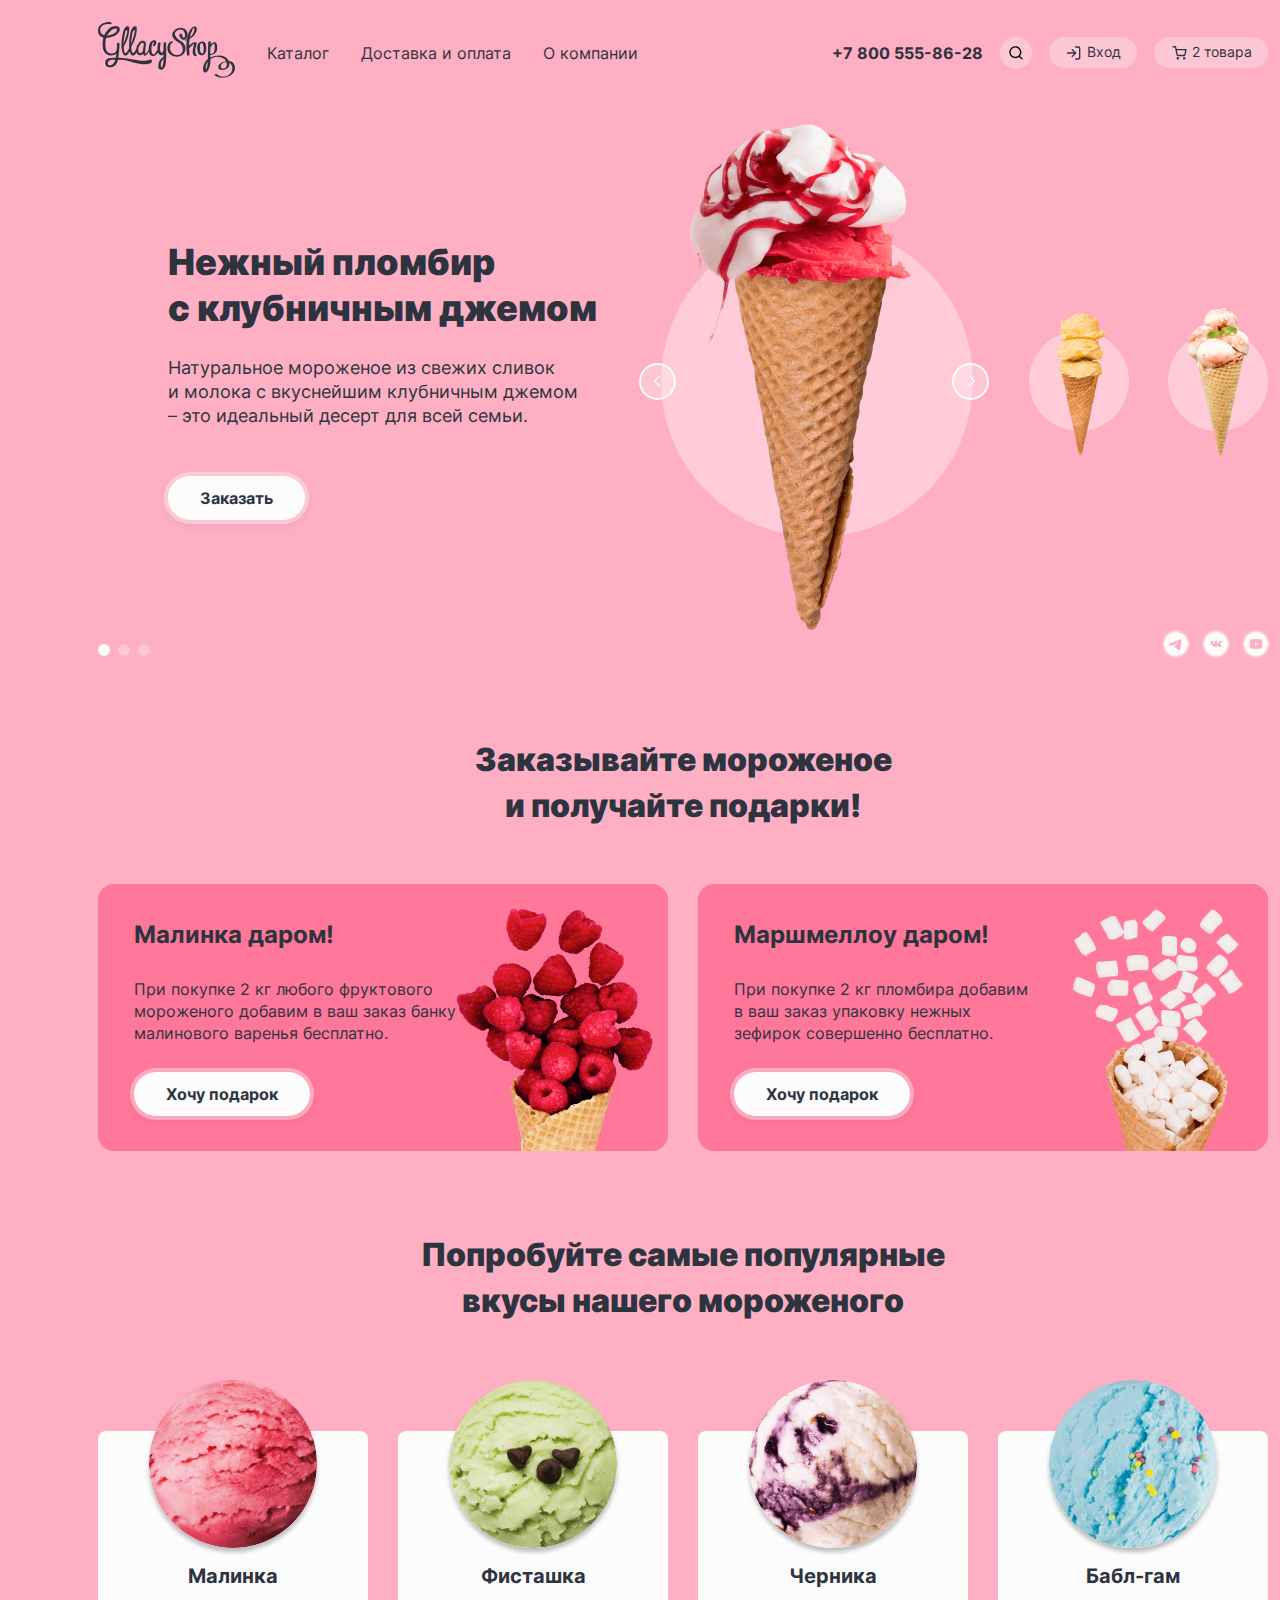
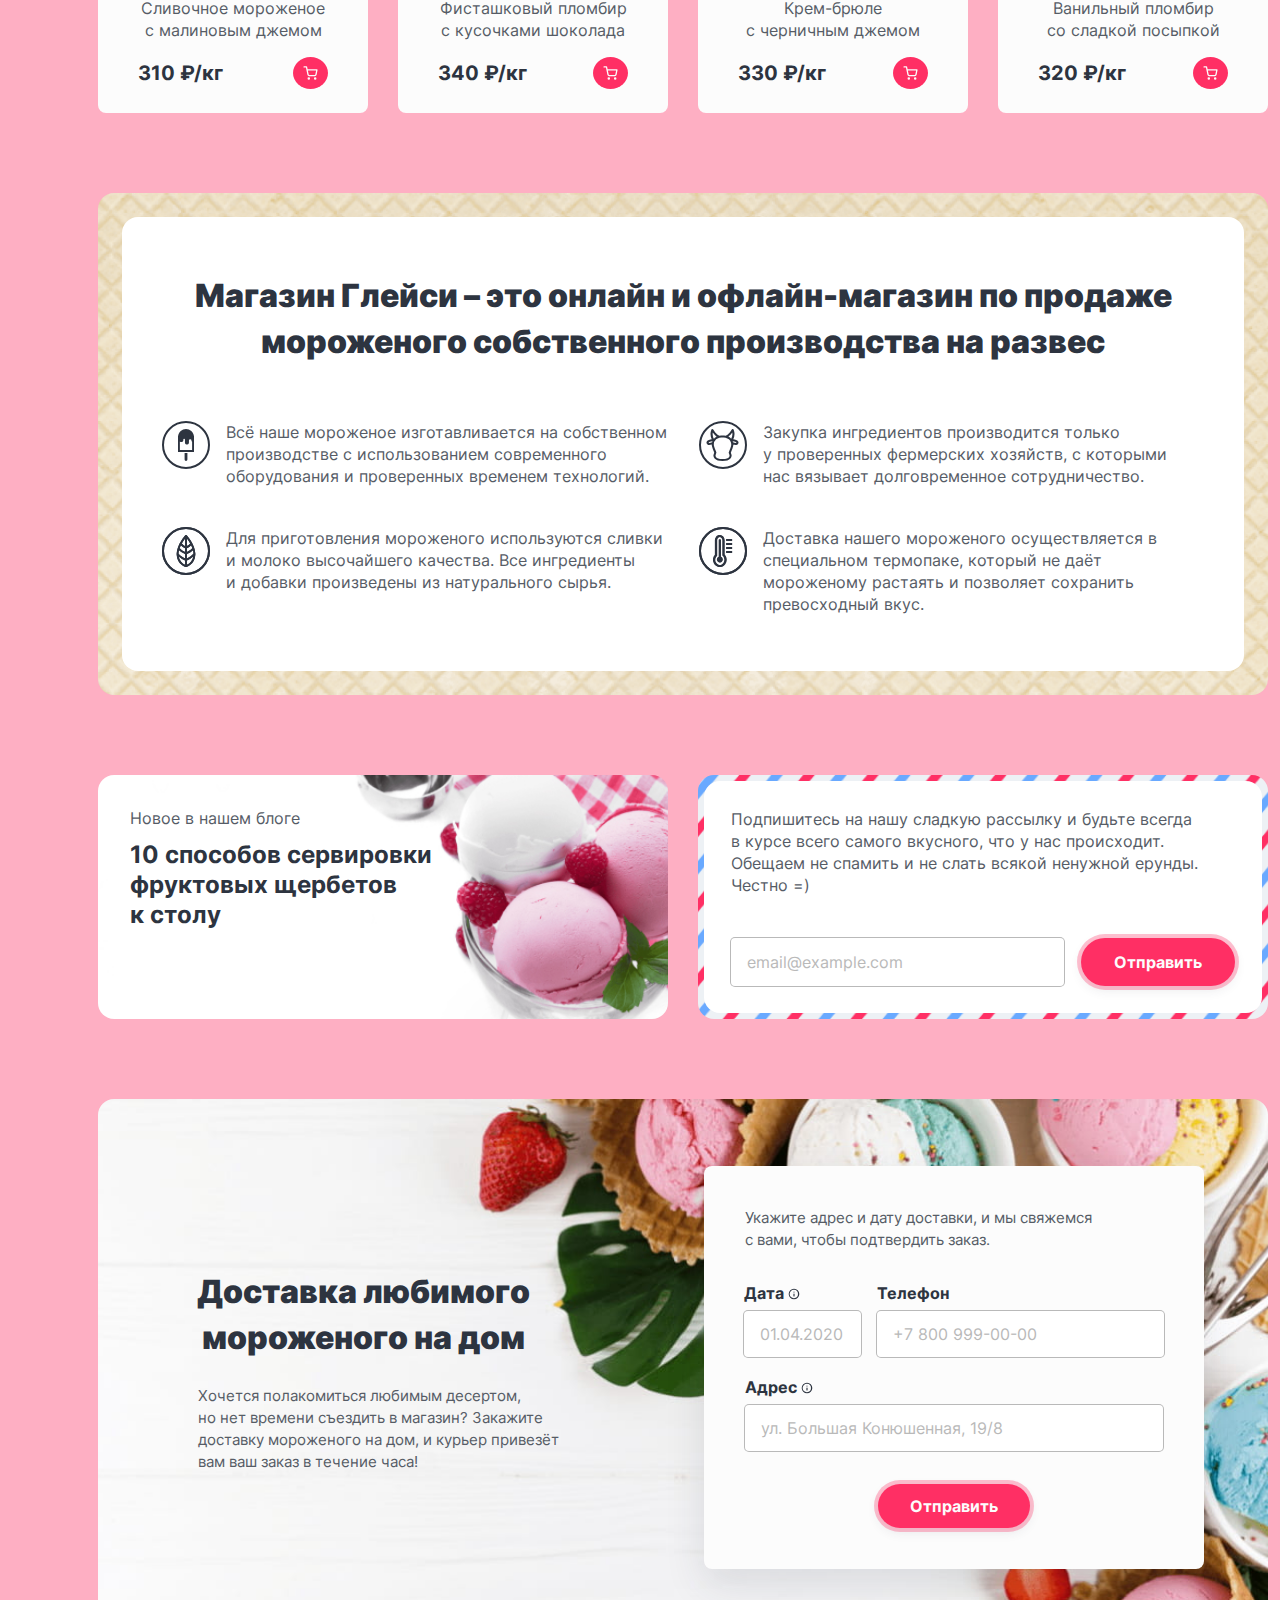
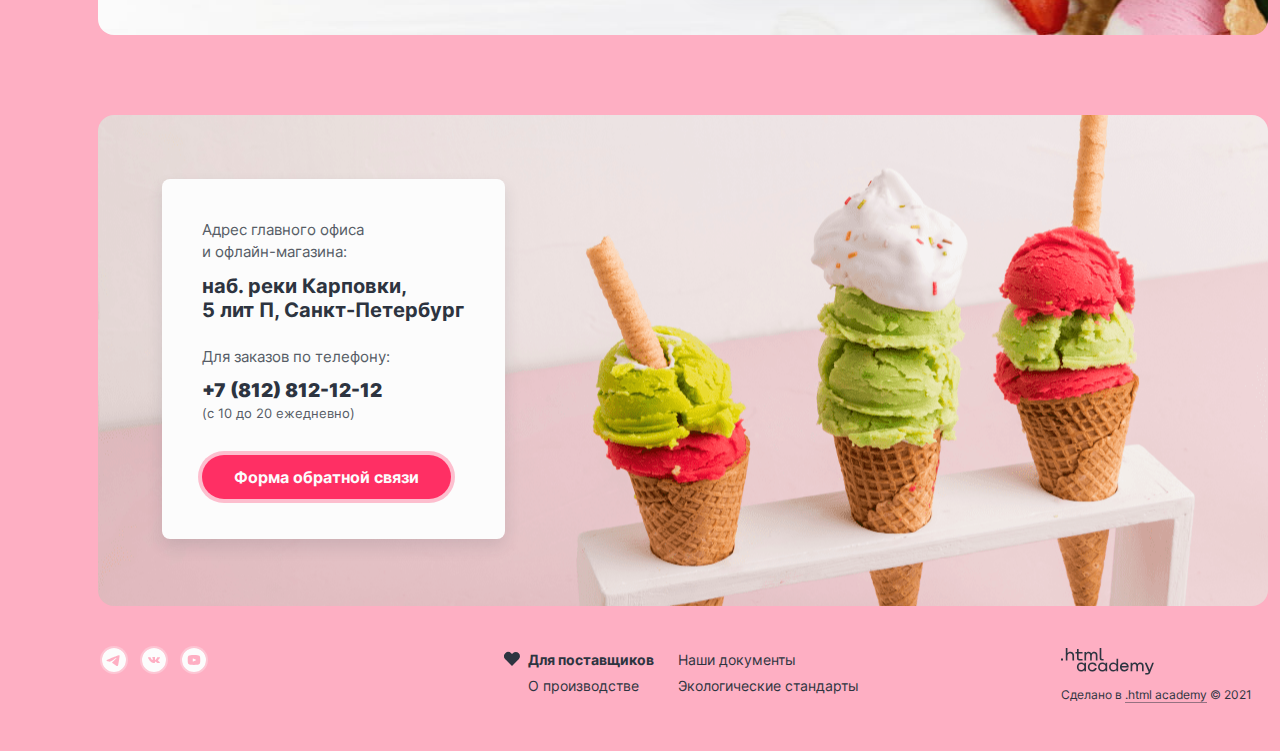
==== commit 0be5d2c3: "Доделки" ====
--- a/index.html
+++ b/index.html
@@ -42,13 +42,14 @@
                 </svg>
                 <span class="visually-hidden">Поиск</span>
               </a>
-              <!-- к div search-popover добавить класс activ для появления поповера -->
+              <!-- к div search-popover добавить класс active для появления поповера -->
               <div class="search-popover">
                 <form class="form-search-popover" action="https://echo.htmlacademy.ru" method="post">
                   <label class="visually-hidden">
                     Поиск
                   </label>
-                  <input class="input-search-popover" type="text" placeholder="Поиск по сайту">
+                  <!-- К input добавить класс error для появления красной рамки -->
+                  <input class="input-search-popover input-fix" type="text" placeholder="Поиск по сайту">
                   <button class="search-popover-reset" type="reset">
                     <svg class="search-popover-reset-icon" aria-hidden="true" focusable="false" width="10" height="10"
                       viewBox="0 0 10 10" fill="none" xmlns="http://www.w3.org/2000/svg">
@@ -71,7 +72,7 @@
                 </svg>
                 <span class="enter-text">Вход</span>
               </a>
-              <!-- к div exit-popover добавить класс activ для появления поповера -->
+              <!-- к div exit-popover добавить класс active для появления поповера -->
               <div class="exit-popover">
                 <h2 class="exit-popover-title">
                   Личный кабинет
@@ -79,13 +80,15 @@
                 <form class="exit-popover-form" action="https://echo.htmlacademy.ru" method="post">
                   <div class="exit-popover-wrapper">
                     <label class="visually-hidden" for="popover-mail">Введите почту</label>
-                    <input class="exit-popover-input exit-popover-mail" id="popover-mail" name="popover-mail"
+                    <!-- К input добавить класс error для появления красной рамки -->
+                    <input class="exit-popover-input exit-popover-mail input-fix" id="popover-mail" name="popover-mail"
                       type="text" placeholder="email@example.com" required>
                   </div>
                   <div class="exit-popover-wrapper">
                     <label class="visually-hidden" for="popover-password">Введите пароль</label>
-                    <input class="exit-popover-input exit-popover-mail" id="popover-password" name="popover-password"
-                      type="password" required>
+                    <!-- К input добавить класс error для появления красной рамки -->
+                    <input class="exit-popover-input exit-popover-mail input-fix" id="popover-password"
+                      name="popover-password" type="password" value="111111" required>
                   </div>
                   <div class="exit-popover-container">
                     <button class="button exit-button">Войти</button>
@@ -93,7 +96,7 @@
                       <a href="#" class="exit-popover-link">
                         Забыли пароль?
                       </a>
-                      <a href="#" class="exit-popover-link exit-popover-link-register">
+                      <a href="#" class="exit-popover-link">
                         Регистрация
                       </a>
                     </div>
@@ -128,8 +131,8 @@
                         <span class="popover-products-text">Малинка</span>
                         <span class="popover-products-description-price">1 кг х 310 ₽</span>
                       </div>
+                      <span class="popover-products-price">310 ₽</span>
                     </a>
-                    <span class="popover-products-price">310 ₽</span>
                     <button class="basket-popover-products-button">
                       <svg class="basket-popover-products-icon" aria-hidden="true" focusable="false" width="10"
                         height="10" viewBox="0 0 10 10" fill="none" xmlns="http://www.w3.org/2000/svg">
@@ -150,8 +153,8 @@
                         <span class="popover-products-text">Бабл-гам</span>
                         <span class="popover-products-description-price">1,5 кг х 320 ₽</span>
                       </div>
+                      <span class="popover-products-price">480 ₽</span>
                     </a>
-                    <span class="popover-products-price">480 ₽</span>
                     <button class="basket-popover-products-button">
                       <svg class="basket-popover-products-icon" aria-hidden="true" focusable="false" width="10"
                         height="10" viewBox="0 0 10 10" fill="none" xmlns="http://www.w3.org/2000/svg">
@@ -163,9 +166,12 @@
                     </button>
                   </li>
                 </ul>
-                <button class="basket-popover-products-design button">Оформить заказ
-                </button>
-                <span class="basket-popover-products-total-price">Итого: 790 ₽</span>
+                <div class="popover-products-container">
+                  <button class="basket-popover-products-design button">Оформить заказ
+                  </button>
+                  <span class="basket-popover-products-total-price">Итого: 790 ₽</span>
+                </div>
+
               </div>
               <!-- к div basket-popover-empty добавить класс active для появления поповера -->
               <!-- Раскоментировать basket-popover-empty и закоментировать basket-popover-products, чтобы появлялся поповер
@@ -179,76 +185,74 @@
           </ul>
         </nav>
       </header>
-      <main class="main-container main-index">
+      <main class="main-container">
         <h1 class="visually-hidden">Интернет-магазин Глейси</h1>
         <section class="slider">
           <h2 class="visually-hidden">Слайдер</h2>
-          <div class="slider-wrapper">
-            <ul class="slider-list">
-              <li class="slider-item active">
-                <div class="slider-container">
-                  <h3 class="slider-title">
-                    Нежный пломбир
-                    с&nbsp;клубничным джемом
-                  </h3>
-                  <p class="slider-text">Натуральное мороженое из свежих сливок
-                    и&nbsp;молока с вкуснейшим клубничным джемом<br> – это идеальный десерт для всей семьи. </p>
-                  <a class="slider-link button button-link" href="#">Заказать</a>
-                </div>
-                <div class="slider-container-img">
-                  <img class="slider-image" src="images/slider/ice-1.png" alt="Пломбир
+          <ul class="slider-list">
+            <li class="slider-item  slider-active">
+              <div class="slider-container">
+                <h3 class="slider-title">
+                  Нежный пломбир
+                  с&nbsp;клубничным джемом
+                </h3>
+                <p class="slider-text">Натуральное мороженое из свежих сливок
+                  и&nbsp;молока с вкуснейшим клубничным джемом<br> – это идеальный десерт для всей семьи. </p>
+                <a class="slider-link button button-link" href="#">Заказать</a>
+              </div>
+              <div class="slider-container-img">
+                <img class="slider-image" src="images/slider/ice-1.png" alt="Пломбир
                   с клубничным джемом." width="306" height="507">
-                </div>
-              </li>
-              <li class="slider-item">
-                <div class="slider-container">
-                  <h3 class="slider-title">
-                    Сливочное мороженое со&nbsp;вкусом банана
-                  </h3>
-                  <p class="slider-text">Сливочное мороженое с ярким банановым вкусом подарит вам свежесть и наслаждение
-                    даже в самый жаркий летний день. </p>
-                  <a class="slider-link button button-link" aria-disabled="true" href="#">Заказать</a>
-                </div>
-                <div class="slider-container-img">
-                  <img class="slider-image" src="images/slider/ice-2.png" alt="Сливочное мороженое со вкусом банана."
-                    width="306" height="507">
-                </div>
-              </li>
-              <li class="slider-item">
-                <div class="slider-container">
-                  <h3 class="slider-title">
-                    Карамельный пломбир&nbsp;с маршмеллоу
-                  </h3>
-                  <p class="slider-text">Необычный сладкий десерт с карамельным топпингом и кусочками зефира завоюет
-                    сердца сладкоежек всех возрастов. </p>
-                  <a class="slider-link button"  href="#">Заказать</a>
-                </div>
-                <div class="slider-container-img">
-                  <img class="slider-image" src="images/slider/ice-3.png" alt="Карамельный пломбир
+              </div>
+            </li>
+            <li class="slider-item">
+              <div class="slider-container">
+                <h3 class="slider-title">
+                  Сливочное мороженое со&nbsp;вкусом банана
+                </h3>
+                <p class="slider-text">Сливочное мороженое с ярким банановым вкусом подарит вам свежесть и наслаждение
+                  даже в самый жаркий летний день. </p>
+                <a class="slider-link button button-link" href="#">Заказать</a>
+              </div>
+              <div class="slider-container-img">
+                <img class="slider-image" src="images/slider/ice-2.png" alt="Сливочное мороженое со вкусом банана."
+                  width="306" height="507">
+              </div>
+            </li>
+            <li class="slider-item">
+              <div class="slider-container">
+                <h3 class="slider-title">
+                  Карамельный пломбир&nbsp;с маршмеллоу
+                </h3>
+                <p class="slider-text">Необычный сладкий десерт с карамельным топпингом и кусочками зефира завоюет
+                  сердца сладкоежек всех возрастов. </p>
+                <a class="slider-link button" href="#">Заказать</a>
+              </div>
+              <div class="slider-container-img">
+                <img class="slider-image" src="images/slider/ice-3.png" alt="Карамельный пломбир
                   с маршмеллоу." width="306" height="507">
-                </div>
-              </li>
-            </ul>
-            <div class="slider-controls">
-              <button class="slider-controls-button slider-prev" type="button">
-                <svg class="slider-controls-icon slider-controls-icon-prev" aria-hidden="true" focusable="false"
-                  width="7" height="12" viewBox="0 0 7 12" fill="none" xmlns="http://www.w3.org/2000/svg">
-                  <path fill-rule="evenodd" clip-rule="evenodd"
-                    d="M5.86 11.14a.66.66 0 0 0 .95-.95L2.6 6l4.2-4.2a.67.67 0 0 0-.95-.94L1.2 5.52a.66.66 0 0 0 0 .94l4.66 4.68Z"
-                    fill="currentColor" />
-                </svg>
-                <span class="visually-hidden">Предыдущее фото </span>
-              </button>
-              <button class="slider-controls-button slider-next" type="button">
-                <svg class="slider-controls-icon slider-controls-icon-next" aria-hidden="true" focusable="false"
-                  width="7" height="12" viewBox="0 0 7 12" fill="none" xmlns="http://www.w3.org/2000/svg">
-                  <path fill-rule="evenodd" clip-rule="evenodd"
-                    d="M1.14.86a.66.66 0 1 0-.95.95L4.4 6 .2 10.2a.67.67 0 0 0 .95.94L5.8 6.48a.66.66 0 0 0 0-.94L1.15.86Z"
-                    fill="currentColor" />
-                </svg>
-                <span class="visually-hidden">Следующее фото </span>
-              </button>
-            </div>
+              </div>
+            </li>
+          </ul>
+          <div class="slider-controls">
+            <button class="slider-controls-button slider-prev" type="button">
+              <svg class="slider-controls-icon slider-controls-icon-prev" aria-hidden="true" focusable="false" width="7"
+                height="12" viewBox="0 0 7 12" fill="none" xmlns="http://www.w3.org/2000/svg">
+                <path fill-rule="evenodd" clip-rule="evenodd"
+                  d="M5.86 11.14a.66.66 0 0 0 .95-.95L2.6 6l4.2-4.2a.67.67 0 0 0-.95-.94L1.2 5.52a.66.66 0 0 0 0 .94l4.66 4.68Z"
+                  fill="currentColor" />
+              </svg>
+              <span class="visually-hidden">Предыдущее фото </span>
+            </button>
+            <button class="slider-controls-button slider-next" type="button">
+              <svg class="slider-controls-icon slider-controls-icon-next" aria-hidden="true" focusable="false" width="7"
+                height="12" viewBox="0 0 7 12" fill="none" xmlns="http://www.w3.org/2000/svg">
+                <path fill-rule="evenodd" clip-rule="evenodd"
+                  d="M1.14.86a.66.66 0 1 0-.95.95L4.4 6 .2 10.2a.67.67 0 0 0 .95.94L5.8 6.48a.66.66 0 0 0 0-.94L1.15.86Z"
+                  fill="currentColor" />
+              </svg>
+              <span class="visually-hidden">Следующее фото </span>
+            </button>
           </div>
           <footer class="slider-footer">
             <ol class="slider-pagination">
@@ -428,18 +432,56 @@
               производства на развес
             </h2>
             <div class="advantages">
-              <p class="advantages-text ice"> Всё наше мороженое изготавливается на собственном производстве
+              <p class="advantages-text"> Всё наше мороженое изготавливается на собственном производстве
                 с&nbsp;использованием современного
-                оборудования и проверенных временем технологий.</p>
-              <p class="advantages-text cow"> Закупка ингредиентов производится только
+                оборудования и проверенных временем технологий.
+                <span class="advantages-circle">
+                  <svg class="advantages-icon" width="16" height="32" aria-disabled="true" viewBox="0 0 16 32"
+                    fill="none" xmlns="http://www.w3.org/2000/svg">
+                    <path
+                      d="M8 0A8 8 0 0 0 .06 7.06H0v15.89h16V7.05h-.06A8.01 8.01 0 0 0 8 0Zm6.12 21.06H1.88V12.4a1.69 1.69 0 0 0 1.45.6c1.22 0 2-.68 2-1.54v-.81a.81.81 0 1 1 1.62 0v3.1a1.76 1.76 0 0 0 2 1.71 1.75 1.75 0 0 0 1.99-1.64v-2.08a1.27 1.27 0 1 1 2.53 0v.08a1.06 1.06 0 0 0 .63.84v8.47l.02-.06ZM6.59 30.59a1.41 1.41 0 1 0 2.82 0v-6.7H6.6v6.7Z"
+                      fill="#2D3440" />
+                  </svg>
+                </span>
+              </p>
+              <p class="advantages-text"> Закупка ингредиентов производится только
                 у&nbsp;проверенных фермерских хозяйств, с которыми
-                нас&nbsp;вязывает долговременное сотрудничество.</p>
+                нас&nbsp;вязывает долговременное сотрудничество.
+                <span class="advantages-circle">
+                  <svg class="advantages-icon" width="33" height="32" aria-disabled="true" viewBox="0 0 33 32"
+                    fill="none" xmlns="http://www.w3.org/2000/svg">
+                    <path
+                      d="M27.25 10.29A12.1 12.1 0 0 0 27.7.73a1 1 0 0 0-.34-.47 1.06 1.06 0 0 0-1.57.3c-1.32 2.28-4.16 5.96-6.24 6.13h-.1c-.95-.18-1.92-.28-2.9-.3-.98.02-1.95.12-2.91.3h-.07C11.49 6.53 8.6 2.85 7.28.56c-.1-.18-.24-.33-.42-.43a1.07 1.07 0 0 0-1.18.1 1 1 0 0 0-.33.5 12 12 0 0 0 .4 9.55c-1.81.22-4.1.78-4.94 2.2a2.15 2.15 0 0 0 0 2.22c.24.4.6.74 1.02.97.43.22.92.32 1.4.28a7.57 7.57 0 0 0 2.52-.48c0 .54.04 1.09.14 1.62a34.44 34.44 0 0 0 1.82 5.24c.2.47.41 1 .53 1.32-.34.81-.61 1.65-.8 2.5a4.32 4.32 0 0 0 1.16 3.33c1.51 1.67 4.16 2.52 7.93 2.52 3.77 0 6.43-.85 7.93-2.52a4.39 4.39 0 0 0 1.17-3.33c-.2-.85-.46-1.69-.8-2.5l.53-1.32c.75-1.7 1.36-3.45 1.82-5.24.1-.53.15-1.08.14-1.62.78.3 1.6.46 2.44.48a2.54 2.54 0 0 0 2.43-1.26 2.15 2.15 0 0 0 0-2.2c-.82-1.38-3.12-1.98-4.94-2.2Zm-.99-6.69c.38 2.1 0 4.27-1.04 6.15a7.49 7.49 0 0 0-2.82-2.14c1.5-1.13 2.8-2.48 3.86-4ZM6.8 3.6a16.96 16.96 0 0 0 3.85 4.03c-.73.3-1.4.74-1.97 1.27-.3.27-.57.57-.84.87A9.28 9.28 0 0 1 6.8 3.6ZM2.7 13.73c-.1-.16-.06-.21 0-.25.24-.4 1.45-1 3.76-1.24-.12.3-.22.58-.31.89-1.36.67-3.17 1.1-3.45.6Zm22.44 3.02a33.3 33.3 0 0 1-1.69 4.84c-.27.62-.51 1.25-.72 1.88l-.06.32.11.28c.33.77.6 1.56.8 2.36a2.33 2.33 0 0 1-.67 1.73C22.15 29 20.44 30 16.54 30c-3.9 0-5.6-1.01-6.36-1.83-.45-.47-.69-1.09-.67-1.73.2-.8.48-1.6.8-2.36l.12-.28-.07-.32c-.2-.64-.43-1.27-.7-1.89-.7-1.58-1.28-3.2-1.71-4.87a7 7 0 0 1 2.2-6.4c1.57-1.53 5.13-1.88 6.37-1.89 1.24 0 4.73.35 6.39 1.9.88.81 1.55 1.82 1.93 2.93.4 1.11.49 2.3.29 3.46v.04Zm5.2-3.02c-.27.48-2.08.07-3.37-.6-.09-.3-.19-.59-.3-.89 2.29.23 3.48.85 3.71 1.24.05.04.07.09-.02.25h-.02Z"
+                      fill="#2D3440" />
+                  </svg>
+                </span>
+              </p>
               <p class="advantages-text leaf"> Для приготовления мороженого используются сливки и молоко высочайшего
                 качества. Все ингредиенты
-                и&nbsp;добавки произведены из натурального сырья.</p>
+                и&nbsp;добавки произведены из натурального сырья.
+                <span class="advantages-circle">
+                  <svg class="advantages-icon" width="20" height="32" aria-disabled="true" viewBox="0 0 20 32"
+                    fill="none" xmlns="http://www.w3.org/2000/svg">
+                    <path
+                      d="M19.32 18.49C18.92 9.4 11.01.62 10.66.24h-.05l-.1-.13-.12-.07h-.51L9.71 0h-.05L9.5.11l-.1.1h-.04C9 .61 1.09 9.4.67 18.48v1.24c.34 9.84 9.04 12.24 9.11 12.26h.45c.08 0 8.77-2.47 9.1-12.26v-1.24ZM3.06 15.13a22.23 22.23 0 0 0 6.04 3.93v4.34c-2.21-1.15-5.62-3.2-6.62-5.01.08-1.1.26-2.2.55-3.26h.03Zm1.8-4.87a11.1 11.1 0 0 0 4.24 2.92v3.77c-2.02-.9-3.86-2.2-5.42-3.82.34-.98.74-1.94 1.18-2.87Zm11.5 2.87a17.3 17.3 0 0 1-5.43 3.82v-3.77c1.6-.62 3.03-1.62 4.2-2.92.46.92.86 1.86 1.22 2.83v.04Zm-5.43-1.97V3.52a43.23 43.23 0 0 1 3.3 4.94 8.28 8.28 0 0 1-3.32 2.66l.02.04Zm0 12.26v-4.36c2.2-.95 4.26-2.27 6.07-3.9.28 1.06.45 2.15.53 3.26-1 1.77-4.4 3.82-6.62 4.97l.02.03Zm-1.8-12.26a8.2 8.2 0 0 1-3.33-2.7 43.26 43.26 0 0 1 3.3-5l.02 7.7ZM2.66 21.4a30.16 30.16 0 0 0 6.43 4.1v4.2c-1.64-.7-3.09-1.84-4.21-3.29a11.52 11.52 0 0 1-2.22-5.01Zm8.24 8.3V25.5a29.68 29.68 0 0 0 6.43-4.1 11.37 11.37 0 0 1-2.2 5.04 10.53 10.53 0 0 1-4.23 3.28Z"
+                      fill="#2D3440" />
+                  </svg>
+                </span>
+              </p>
               <p class="advantages-text thermometer">Доставка нашего мороженого осуществляется в специальном термопаке,
                 который не даёт мороженому растаять
-                и позволяет сохранить превосходный вкус.</p>
+                и позволяет сохранить превосходный вкус.
+                <span class="advantages-circle">
+                  <svg class="advantages-icon" width="19" height="32" aria-disabled="true" viewBox="0 0 19 32" fill="none" xmlns="http://www.w3.org/2000/svg">
+                    <path
+                      d="M11.19 5.07a5.3 5.3 0 0 0-1.37-3.59A4.49 4.49 0 0 0 6.52 0C5.28 0 4.1.53 3.22 1.48a5.3 5.3 0 0 0-1.36 3.59v14.75A7.69 7.69 0 0 0 .79 28.2a7 7 0 0 0 2.17 2.6 6.14 6.14 0 0 0 6.25.62c1-.46 1.89-1.19 2.57-2.12a7.78 7.78 0 0 0 1.13-6.7 7.3 7.3 0 0 0-1.72-2.98V5.07Zm.17 19.72c0 .88-.2 1.75-.58 2.52a5.02 5.02 0 0 1-1.63 1.9 4.5 4.5 0 0 1-4.62.28 4.88 4.88 0 0 1-1.82-1.68 5.44 5.44 0 0 1-.47-5c.32-.8.83-1.51 1.47-2.05V5.06c0-.8.3-1.58.82-2.15a2.7 2.7 0 0 1 2-.9c.74 0 1.45.33 1.98.9.53.57.82 1.35.82 2.16v15.5c.63.47 1.14 1.1 1.5 1.84.35.74.53 1.55.53 2.38Z"
+                      fill="#2D3440" />
+                    <path
+                      d="M7.53 21.64V5.14c0-.27-.1-.52-.27-.71a.9.9 0 0 0-.65-.3.9.9 0 0 0-.66.3c-.17.19-.27.44-.27.71v16.5c-.62.24-1.14.7-1.47 1.32a3.25 3.25 0 0 0 .6 3.84c.5.46 1.14.71 1.8.71.65 0 1.29-.25 1.79-.7a3.25 3.25 0 0 0 .6-3.84 2.85 2.85 0 0 0-1.47-1.33ZM18.67 3.94H13.1v2.02h5.57V3.94ZM18.67 7.97H13.1V10h5.57V7.97ZM18.67 12H13.1v2.02h5.57V12ZM18.67 16.03H13.1v2.02h5.57v-2.02Z"
+                      fill="#2D3440" />
+                  </svg>
+                </span>
+              </p>
             </div>
           </div>
         </section>
@@ -461,7 +503,8 @@
               </p>
               <form class="subscription-form" action="https://echo.htmlacademy.ru/" method="post">
                 <label for="subscription-form-text" class="visually-hidden">E-mail</label>
-                <input class="subscription-form-input" type="text" id="subscription-form-text"
+                <!-- К input добавить класс error для появления красной рамки -->
+                <input class="subscription-form-input input-fix" type="text" id="subscription-form-text"
                   name="subscription-form-text" placeholder="email@example.com" required>
                 <button class="subscription-button button" type="submit">Отправить</button>
               </form>
@@ -496,13 +539,15 @@
                       Введите дату
                     </span>
                   </span>
-                  <input class="form-input" id="date-text" name="date-text" type="text" placeholder="01.04.2020"
-                    required>
+                  <!-- К input добавить класс error для появления красной рамки -->
+                  <input class="form-input input-fix" id="date-text" name="date-text" type="text"
+                    placeholder="01.04.2020" required>
                 </p>
                 <p class="number-wrapper">
                   <label class="form-number" for="number-text">Телефон</label>
-                  <input class="form-input" id="number-text" name="date-text" type="text" placeholder="+7 800 999-00-00"
-                    required>
+                  <!-- К input добавить класс error для появления красной рамки -->
+                  <input class="form-input input-fix" id="number-text" name="date-text" type="text"
+                    placeholder="+7 800 999-00-00" required>
                 </p>
               </div>
               <div class="form-wrapper">
@@ -522,7 +567,8 @@
                       Введите название<br>улицы, дома и квартиры
                     </span>
                   </span>
-                  <input class="form-input" id="adress-text" name="adress-text" type="text"
+                  <!-- К input добавить класс error для появления красной рамки -->
+                  <input class="form-input input-fix" id="adress-text" name="adress-text" type="text"
                     placeholder="ул. Большая Конюшенная, 19/8" required>
                 </p>
               </div>
@@ -537,7 +583,7 @@
             <h2 class="visually-hidden">
               Контакты
             </h2>
-            <h3 class="contact-title">Адрес главного офиса и&nbsp;офлайн-магазина:</h3>
+            <h3 class="contact-title">Адрес главного офиса<br>и офлайн-магазина:</h3>
             <address class="contacts-address">
               <p class="contacts-address-text">наб. реки Карповки,<br> 5 лит П, Санкт-Петербург</p>
             </address>
@@ -548,8 +594,7 @@
           </div>
         </section>
       </main>
-      <footer class="page-footer">
-
+      <footer class="page-footer page-footer-index">
         <ul class="footer-social-list">
           <li class="footer-social-item">
             <a href="https://t.me/htmlacademy" class="footer-social-link">
@@ -623,7 +668,44 @@
           </p>
         </div>
       </footer>
-
+      <!-- К div modal-container добавить класс modal-open для появления модального окна -->
+      <div class="modal-container">
+        <div class="modal">
+          <button class="modal-close-button">
+            <svg class="modal-close-icon" aria-hidden="true" width="14" height="14" viewBox="0 0 14 14" fill="none"
+              xmlns="http://www.w3.org/2000/svg">
+              <path fill-rule="evenodd" clip-rule="evenodd"
+                d="M12.8858 2.05482C13.1461 1.79447 13.1461 1.37236 12.8858 1.11201C12.6254 0.851661 12.2033 0.851661 11.943 1.11201L6.99877 6.0562L2.05458 1.11201C1.79423 0.851661 1.37212 0.851661 1.11177 1.11201C0.851417 1.37236 0.851417 1.79447 1.11177 2.05482L6.05596 6.99901L1.11177 11.9432C0.851417 12.2036 0.851417 12.6257 1.11177 12.886C1.37212 13.1464 1.79423 13.1464 2.05458 12.886L6.99877 7.94182L11.943 12.886C12.2033 13.1464 12.6254 13.1464 12.8858 12.886C13.1461 12.6257 13.1461 12.2036 12.8858 11.9432L7.94158 6.99901L12.8858 2.05482Z"
+                fill="currentColor" />
+            </svg>
+            <span class="visually-hidden">Закрыть</span>
+          </button>
+          <h2 class="modal-title">
+            Мы обязательно ответим вам!
+          </h2>
+          <form class="modal-form" action="https://echo.htmlacademy.ru/" method="post">
+            <p class="modal-field">
+              <label class="visually-hidden" for="name-field">Введите имя и фамилию</label>
+              <!-- К input добавить класс error для появления красной рамки -->
+              <input class="modal-input input-fix" type="text" id="name-field" name="name" placeholder="Имя и фамилия"
+                required>
+            </p>
+            <p class="modal-field">
+              <label class="visually-hidden" for="mail-field">Введите почту</label>
+              <!-- К input добавить класс error для появления красной рамки -->
+              <input class="modal-input input-fix" type="text" id="mail-field" name="mail"
+                placeholder="email@example.com" required>
+            </p>
+            <p class="modal-field">
+              <label class="visually-hidden" for="text-field">Введите почту</label>
+              <!-- К input добавить класс error для появления красной рамки -->
+              <textarea class="modal-input modal-textarea input-fix" id="text-field" name="text" rows="6"
+                placeholder="В свободной форме"></textarea>
+            </p>
+            <button class="subscription-button button" type="submit">Отправить</button>
+          </form>
+        </div>
+      </div>
     </div>
 
 
--- a/styles/styles.css
+++ b/styles/styles.css
@@ -60,6 +60,9 @@
 .container {
   margin: 0 auto;
   width: 1170px;
+  display: flex;
+  flex-direction: column;
+  flex-grow: 1;
 }
 
 .navigation {
@@ -111,6 +114,7 @@
   padding: 8px 16px;
   color: #fcfcfc;
   border-radius: 30px;
+  z-index: 2;
 }
 
 
@@ -161,7 +165,7 @@
   margin-top: 8px;
   left: 0;
   display: none;
-  z-index: 3;
+  z-index: 1;
 }
 
 .catalog-popover.active {
@@ -176,7 +180,8 @@
   height: 60px;
   background-color: transparent;
   left: 0;
-  top: -5px;
+  top: -9px;
+  z-index: -1;
 }
 
 
@@ -197,10 +202,17 @@
   padding: 6px 0 6px 16px;
 }
 
+
+
 .catalog-popover-item:first-child .catalog-popover-link {
   padding: 8px 0 12px 16px;
 }
 
+.catalog-popover-item:first-child .catalog-popover-link:hover,
+.catalog-popover-item:first-child .catalog-popover-link:active {
+  opacity: 0.5;
+}
+
 
 .catalog-popover-item:not(:first-child) .catalog-popover-link:hover {
   background-color: rgba(255, 203, 216, 1);
@@ -208,6 +220,14 @@
 
 .catalog-popover-item:not(:first-child) .catalog-popover-link:active {
   background-color: rgba(255, 119, 153, 1);
+}
+
+.catalog-popover-link:focus-visible {
+  outline: 2px solid rgba(45, 52, 64, 1);
+}
+
+.catalog-popover-link.current {
+  background-color: rgba(255, 74, 120, 1);
 }
 
 
@@ -283,11 +303,14 @@
 }
 
 .navigation-contacts:hover,
-.navigation-contacts:active {
+.navigation-contacts:active,
+.contacts-phone:hover,
+.contacts-phone:active {
   opacity: 0.5;
 }
 
-.navigation-contacts:focus {
+.navigation-contacts:focus,
+.contacts-phone:focus {
   outline: 2px solid rgba(45, 52, 64, 1);
 }
 
@@ -298,6 +321,7 @@
   background-color: rgba(252, 252, 252, 0.3);
   border-radius: 30px;
   color: #000000;
+  z-index: 3;
 }
 
 .navigation-user-search {
@@ -333,7 +357,7 @@
   width: 356px;
   padding: 24px 16px;
   display: none;
-  z-index: 5;
+  z-index: 2;
   box-shadow: 0 8px 16px 0 rgba(45, 52, 64, 0.12);
 }
 
@@ -346,7 +370,7 @@
   content: "";
   width: 100%;
   height: 60px;
-  background-color: red;
+  background-color: transparent;
   left: 0;
   top: -10px;
   z-index: -1;
@@ -359,11 +383,35 @@
 .input-search-popover {
   width: 100%;
   padding: 14px 16px;
-  border: 1px solid rgba(185, 185, 185, 1);
+  box-shadow: 0 0 0 1px rgba(185, 185, 185, 1);
   border-radius: 4px;
   font-size: 16px;
   font-family: inherit;
   line-height: 20px;
+  border: none;
+}
+
+.input-fix:hover {
+  box-shadow: 0 0 0 1px rgba(45, 52, 64, 1);
+  color: rgba(45, 52, 64, 1);
+}
+
+.input-fix:focus {
+  box-shadow: 0 0 0 2px rgba(45, 52, 64, 1);
+  color: rgba(45, 52, 64, 1);
+  outline: none;
+}
+
+.input-fix:disabled {
+  pointer-events: none;
+  background-color: rgba(231, 231, 231, 1);
+  box-shadow: 0 0 0 1px rgba(185, 185, 185, 1);
+  color: rgba(45, 52, 64, 1);
+}
+
+.input-fix.error {
+  outline: 1px solid rgba(234, 84, 84, 1);
+  box-shadow: none;
 }
 
 .input-search-popover::placeholder {
@@ -408,17 +456,19 @@
 
 .navigation-user-link-exit,
 .navigation-user-link-basket {
-  padding: 6px 16px 6px 38px;
+  padding: 5px 16px 6px 38px;
   background-color: rgba(252, 252, 252, 0.3);
   border-radius: 30px;
 }
 
 .navigation-user-link-basket {
   position: relative;
+  z-index: 3;
 }
 
 .navigation-user-link-exit {
   position: relative;
+  z-index: 5;
 }
 
 
@@ -442,7 +492,7 @@
   top: 100%;
   margin-top: 8px;
   display: none;
-  z-index: 5;
+  z-index: 4;
   box-shadow: 0 15px 40px 0 rgba(45, 52, 64, 0.12);
 }
 
@@ -458,6 +508,7 @@
   background-color: transparent;
   left: 0;
   top: -10px;
+  z-index: -1;
 }
 
 .exit-popover-wrapper:not(:last-child) {
@@ -477,7 +528,8 @@
 
 .exit-popover-input {
   width: 100%;
-  border: 1px solid rgba(185, 185, 185, 1);
+  box-shadow: 0 0 0 1px rgba(185, 185, 185, 1);
+  border: none;
   border-radius: 4px;
   padding: 14px 16px;
   font-family: inherit;
@@ -528,7 +580,7 @@
 
 .exit-popover-container {
   display: grid;
-  grid-template-columns: minmax(113px, 120px) 113px;
+  grid-template-columns: 113px 1fr;
   column-gap: 23px;
   align-items: center;
 }
@@ -543,14 +595,21 @@
   display: block;
   text-decoration: none;
   color: inherit;
-  grid-column: 2/3;
+  align-self: flex-start;
   font-size: 14px;
   line-height: 20px;
 }
 
-.exit-popover-link-register {
-  align-self: flex-start;
-}
+.exit-popover-link:hover,
+.exit-popover-link:active {
+  opacity: 0.5;
+}
+
+.exit-popover-link:focus {
+  outline: 2px solid rgba(45, 52, 64, 1);
+}
+
+
 
 .exit-popover-link::after {
   position: absolute;
@@ -603,7 +662,7 @@
   margin-top: 8px;
   border-radius: 4px;
   box-shadow: 0 15px 40px 0 rgba(45, 52, 64, 0.12);
-  z-index: 7;
+  z-index: 4;
   display: none;
 }
 
@@ -656,6 +715,15 @@
   color: #2d3440;
 }
 
+.basket-popover-products-link:hover,
+.basket-popover-products-link:active {
+  opacity: 0.5;
+}
+
+.basket-popover-products-link:focus {
+  outline: 2px solid rgba(45, 52, 64, 1);
+}
+
 .basket-popover-products-image {
   margin-right: 16px;
 }
@@ -707,6 +775,15 @@
   padding: 0;
 }
 
+.basket-popover-products-button:hover,
+.basket-popover-products-button:active {
+  opacity: 0.5;
+}
+
+.basket-popover-products-button:focus {
+  outline: 2px solid rgba(45, 52, 64, 1);
+}
+
 .basket-popover-products-icon {
   position: absolute;
   top: 0;
@@ -714,6 +791,12 @@
   right: 0;
   bottom: 0;
   margin: auto;
+}
+
+.popover-products-container {
+  display: grid;
+  grid-template-columns: 1fr 147px;
+  align-items: center;
 }
 
 .basket-popover-products-design {
@@ -761,11 +844,10 @@
   font-size: 18px;
   font-weight: 700;
   line-height: 22px;
-}
-
-.basket-popover-products-total-price {
-  margin-left: 27px;
-}
+  justify-self: end;
+}
+
+
 
 /* basket-popover-empty */
 
@@ -780,7 +862,7 @@
   border-radius: 4px;
   box-shadow: 0 15px 40px 0 rgba(45, 52, 64, 0.12);
   display: none;
-  z-index: 5;
+  z-index: 1;
 }
 
 .basket-popover-empty.active {
@@ -815,46 +897,68 @@
 
 .slider {
   position: relative;
-  margin-bottom: 49px;
+  margin-bottom: 81px;
 }
 
 .slider-list {
-  display: flex;
-  margin: 0;
-  padding: 0;
+  display: grid;
+  grid-template-columns: 822px 100px 100px;
+  column-gap: 39px;
+  align-items: center;
+  margin: 0 0 2px;
+  padding: 14px 0 0 70px;
   list-style-type: none;
 }
 
+.slider-active {
+  grid-column: 1/2;
+  grid-row: 1/2;
+  display: flex;
+  flex-wrap: wrap;
+  align-items: center;
+}
+
+
 .slider-item {
-  display: flex;
-
-}
-
-.slider-item:first-child {
-  margin-right: 62px;
-}
+  grid-row: 1/2;
+}
+
+
+.slider-active + .slider-item {
+  grid-column: 2/3;
+}
+
 
 .slider-container {
   display: none;
-  width: 540px;
-  padding: 130px 0 0 70px;
-}
-
-.slider-item.active .slider-container {
+  max-width: 472px;
+  margin-right: 23px;
+  padding-top: 6px;
+}
+
+.slider-active .slider-container {
   display: block;
 }
+
+.slider-item:not(:first-child) {
+  display: flex;
+  padding-top: 11px;
+}
+
 
 .slider-title {
   font-size: 36px;
   font-weight: 900;
   line-height: 46px;
-  margin: 0 0 24px 0;
+  margin: 0 0 25px 0;
+  max-width: 470px;
 }
 
 .slider-text {
   font-size: 18px;
   line-height: 24px;
-  margin: 0 0 48px 0;
+  margin: 0 0 48px;
+  max-width: 414px;
 }
 
 .slider-link {
@@ -902,26 +1006,43 @@
   pointer-events: none;
 }
 
-.slider-item.active .slider-container-img {
-  transform: scale(1);
-}
 
 .slider-container-img {
   position: relative;
-  transform: scale(0.32);
-  padding: 16px 21px 26px 21px;
+  z-index: 1;
+  width: 100px;
+  height: 150px;
+}
+
+.slider-active .slider-container-img {
+  position: relative;
+  z-index: 1;
+  width: 306px;
+  height: 507px;
 }
 
 .slider-container-img::after {
   content: "";
   position: absolute;
-  width: 312px;
-  height: 312px;
-  left: 20px;
-  top: 114px;
+  width: 100px;
+  height: 100px;
+  left: 0;
+  top: 24px;
   background-color: rgba(255, 203, 216, 1);
   border-radius: 50%;
   z-index: -1;
+}
+
+.slider-active .slider-container-img::after {
+  width: 312px;
+  height: 312px;
+  top: 102px;
+}
+
+.slider-container-img .slider-image {
+  width: 100%;
+  height: 100%;
+  object-fit: contain;
 }
 
 .slider-controls {
@@ -931,7 +1052,8 @@
   width: 346px;
   right: 281px;
   top: 50%;
-  transform: translateY(-35px);
+  transform: translateY(-18px);
+  z-index: 2;
 }
 
 .slider-controls-button {
@@ -945,7 +1067,6 @@
   padding: 0;
   border-radius: 50%;
   color: #fcfcfc;
-  background-clip: padding-box;
   transition: 0.3s ease-in;
 }
 
@@ -969,7 +1090,8 @@
 }
 
 .slider-controls-button:disabled {
-  opacity: 0.4;
+  background-color: rgba(231, 231, 231, 1);
+  color: rgba(185, 185, 185, 0.4);
   pointer-events: none;
 }
 
@@ -1040,11 +1162,14 @@
   border: none;
 }
 
+.slider-pagination-button:focus-visible {
+  outline: none;
+}
+
 .slider-pagination-button:focus-visible:not(.slider-pagination-button-current) {
   border: 1px solid rgba(45, 52, 64, 1);
-  outline: none;
-}
-
+
+}
 
 
 .footer-social-list {
@@ -1163,43 +1288,11 @@
 
 .raspberry-text,
 .marshmello-text {
-  max-width: 328px;
+  max-width: 323px;
   margin: 0 0 28px;
-}
-
-/* .button {
-  display: inline-block;
-  padding: 12px 32px;
-  box-shadow: 0 0 0 4px rgba(252, 252, 252, 0.4),
-    0 4px 12px 0 rgba(45, 52, 64, 0.1);
-  background-clip: padding-box;
-  text-align: center;
-  cursor: pointer;
-  transition: 0.3s;
-}
-
-.button-link:hover {
-  background-color: rgba(252, 252, 252, 0.4);
-  box-shadow: 0 0 0 4px rgba(252, 252, 252, 1);
-}
-
-.button-link:active {
-  background-color: rgba(252, 252, 252, 1);
-  box-shadow: 0 0 0 2px rgba(45, 52, 64, 1);
-}
-
-.button-link:focus-visible {
-  background-color: rgba(252, 252, 252, 0.5);
-  box-shadow: 0 0 0 2px rgba(45, 52, 64, 1);
-  outline: none;
-}
-
-
-.button-link[aria-disabled="true"] {
-  background-color: rgba(231, 231, 231, 1);
-  color: rgba(185, 185, 185, 1);
-  pointer-events: none;
-} */
+  font-size: 16px;
+}
+
 
 .order-link {
   background-color: rgba(252, 252, 252, 1);
@@ -1404,25 +1497,29 @@
   margin: 0;
   padding-left: 64px;
   color: #565c66;
-}
-
-.ice {
   position: relative;
 }
 
-.ice::after {
-  position: absolute;
-  content: "";
+.advantages-circle {
+  position: absolute;
   width: 48px;
   height: 48px;
   border: 2px solid rgba(45, 52, 64, 1);
   border-radius: 50%;
   top: 0;
   left: 0;
-  background-image: url("../images/wafer/ice.svg");
-  background-position: center;
-  background-repeat: no-repeat;
-  background-size: 32px 32px;
+  padding: 0;
+}
+
+.advantages-icon {
+  position: absolute;
+  content: "";
+  top: 0;
+  left: 0;
+  bottom: 0;
+  right: 0;
+  margin: auto;
+
 }
 
 .leaf {
@@ -1496,7 +1593,6 @@
   background-repeat: no-repeat;
   background-position: center;
   background-size: cover;
-
   border-radius: 16px;
 }
 
@@ -1508,7 +1604,7 @@
 }
 
 .blog-link:hover,
-:active:focus {
+.blog-link:active {
   opacity: 0.7;
 }
 
@@ -1548,8 +1644,6 @@
   text-decoration: none;
   color: rgba(252, 252, 252, 1);
   line-height: 20px;
-  width: 100%;
-  max-width: 155px;
   border: none;
 }
 
@@ -1576,8 +1670,9 @@
 }
 
 .subscription-button:disabled {
-  background-color: rgba(231, 231, 231, 1);
-  color: rgba(185, 185, 185, 1);
+  background-color: rgba(185, 185, 185, 1);
+  color: rgba(86, 92, 102, 1);
+  box-shadow: 0 0 0 4px rgba(185, 185, 185, 0.3);
   pointer-events: none;
 }
 
@@ -1587,7 +1682,10 @@
   padding: 6px;
   background-color: #edf1f5;
   border-radius: 16px;
-  background-image: repeating-linear-gradient(-45deg, transparent, transparent 11px, #69a9ff 11px, #69a9ff 21px, transparent 21px, transparent 31px, #FF2F64 31px, #FF2F64 41px);
+  background-image: url("../images/subscription.png");
+  background-position: center;
+  background-size: cover;
+  background-repeat: no-repeat;
 }
 
 .subscription-wrapper {
@@ -1602,12 +1700,12 @@
   margin: 0;
   margin-bottom: 42px;
   color: rgba(86, 92, 102, 1);
-  font-size: 15px;
+  font-size: 16px;
 }
 
 .subscription-form {
   display: grid;
-  grid-template-columns: 1fr minmax(155px, 160px);
+  grid-template-columns: 1fr 154px;
   column-gap: 17px;
 }
 
@@ -1615,7 +1713,8 @@
   flex-grow: 1;
   border-radius: 4px;
   padding: 14px 16px;
-  border: 1px solid #b9b9b9;
+  box-shadow: 0 0 0 1px rgba(185, 185, 185, 1);
+  border: none;
   font-size: 16px;
   font-family: "Inter", "Arial", sans-serif;
   font-weight: 400;
@@ -1638,26 +1737,27 @@
   background-position: center;
   background-repeat: no-repeat;
   background-size: cover;
-  padding: 64px 64px 64px 100px;
+  padding: 67px 64px 66px 100px;
   border-radius: 16px;
   margin-bottom: 80px;
 }
 
 .delivery-title {
   max-width: 356px;
-  margin: 0;
-  margin-bottom: 24px;
+  margin: 7px 0 24px -13px;
 }
 
 .delivery-text {
   max-width: 371px;
   margin: 0;
   color: rgba(86, 92, 102, 1);
+  font-size: 15px;
+
 }
 
 .delivery-container {
   background-color: #fcfcfc;
-  padding: 40px;
+  padding: 41px;
   border-radius: 8px;
   box-shadow: 0 15px 40px 0 rgba(45, 52, 64, 0.12);
 }
@@ -1666,6 +1766,8 @@
   margin: 0;
   margin-bottom: 32px;
   color: rgba(86, 92, 102, 1);
+  font-size: 15px;
+  max-width: 380px;
 }
 
 .delivery-form {
@@ -1679,6 +1781,7 @@
   grid-template-columns: 117px 287px;
   column-gap: 16px;
   margin-bottom: 20px;
+  align-items: end;
 }
 
 .date-wrapper,
@@ -1692,6 +1795,7 @@
 .date-button {
   margin-bottom: 8px;
   display: flex;
+  align-self: flex-start;
   align-items: center;
   position: relative;
 }
@@ -1728,8 +1832,7 @@
   line-height: 16px;
   width: 162px;
   box-shadow: 0 2px 12px 0 rgba(173, 152, 143, 0.18);
-  right: 0;
-  margin-right: -109px;
+  left: 115%;
   top: -9px;
   border-radius: 1px;
   border: 1px solid rgba(185, 185, 185, 1);
@@ -1745,8 +1848,8 @@
   line-height: 16px;
   width: 162px;
   box-shadow: 0 2px 12px 0 rgba(173, 152, 143, 0.18);
-  left: 0;
-  margin-left: 76px;
+  left: 100%;
+  margin-left: 9px;
   top: -9px;
   border-radius: 1px;
   border: 1px solid rgba(185, 185, 185, 1);
@@ -1765,7 +1868,7 @@
   background-color: #fcfcfc;
   top: 14px;
   left: -6px;
-  box-shadow: 0 2px 12px 0 rgba(173, 152, 143, 0.18);
+
 }
 
 .tooltip-text::after {
@@ -1779,7 +1882,6 @@
   background-color: #fcfcfc;
   top: 14px;
   left: -6px;
-  box-shadow: 0 2px 12px 0 rgba(173, 152, 143, 0.18);
 }
 
 .tooltip:hover + .tooltip-text {
@@ -1797,9 +1899,10 @@
 
 .form-input {
   font-family: "Inter", "Arial", sans-serif;
-  padding: 14px 16px;
+  padding: 13px 16px;
   border-radius: 4px;
-  border: 1px solid rgba(185, 185, 185, 1);
+  box-shadow: 0 0 0 1px rgba(185, 185, 185, 1);
+  border: none;
   font-size: 16px;
   line-height: 20px;
   font-weight: 400;
@@ -1812,23 +1915,7 @@
 
 .form-wrapper {
   width: 100%;
-  margin-bottom: 28px;
-}
-
-.subscription-button {
-  font-family: "Inter", "Arial", sans-serif;
-  font-weight: 700;
-  font-size: 16px;
-  padding: 12px 32px;
-  box-shadow: 0 0 0 4px rgba(255, 47, 100, 0.3);
-  background-color: #ff2f64;
-  border-radius: 26px;
-  text-decoration: none;
-  color: rgba(252, 252, 252, 1);
-  line-height: 20px;
-  width: 100%;
-  max-width: 160px;
-  border: none;
+  margin-bottom: 33px;
 }
 
 .form-button:hover {
@@ -1863,7 +1950,7 @@
   background-size: cover;
   background-repeat: no-repeat;
   background-position: center;
-  padding: 64px 0 64px 64px;
+  padding: 64px 0 67px 64px;
   border-radius: 16px;
 }
 
@@ -1877,8 +1964,9 @@
 
 .contact-title {
   color: #565c66;
-  margin: 0 0 12px 0;
+  margin: 0 0 11px 0;
   font-weight: 400;
+  font-size: 15px;
 }
 
 .contacts-address-text {
@@ -1891,17 +1979,17 @@
 
 .contacts-phone {
   text-decoration: none;
-  font-size: 20px;
+  font-size: 19px;
   font-weight: 900;
   line-height: 24px;
   color: inherit;
 }
 
 .contacts-address-text-small {
-  font-size: 14px;
+  font-size: 13px;
   line-height: 20px;
   color: #565c66;
-  margin: 0 0 28px 0;
+  margin: 0 0 32px 0;
 }
 
 .contact-link {
@@ -1911,8 +1999,6 @@
   text-decoration: none;
   line-height: 20px;
   font-weight: 700;
-  width: 100%;
-  max-width: 258px;
   color: rgba(252, 252, 252, 1);
 }
 
@@ -1936,19 +2022,24 @@
 }
 
 .contact-link [aria-disabled="true"] {
-  background-color: rgba(231, 231, 231, 1);
-  color: rgba(185, 185, 185, 1);
+  background-color: rgba(185, 185, 185, 1);
+  color: rgba(86, 92, 102, 1);
+  box-shadow: 0 0 0 4px rgba(185, 185, 185, 0.3);
   pointer-events: none;
-
-}
+}
+
 
 /* footer */
 
 .page-footer {
   display: grid;
-  grid-template-columns: 200px 1fr 200px;
+  grid-template-columns: 200px 1fr 193px;
   padding: 48px 14px 48px 4px;
   align-items: start;
+}
+
+.page-footer-index {
+  padding-top: 42px;
 }
 
 .footer-social-list {
@@ -1957,7 +2048,6 @@
   list-style-type: none;
   margin: 0;
   padding: 0;
-
 }
 
 .footer-social-item:not(:last-child) {
@@ -2019,7 +2109,7 @@
 .footer-menu-list {
   display: grid;
   grid-template-columns: 150px 206px;
-  row-gap: 8px;
+  row-gap: 4px;
   list-style-type: none;
   margin: 0;
   padding: 0;
@@ -2049,6 +2139,21 @@
   color: inherit;
 }
 
+.footer-menu-link:hover,
+.footer-menu-link:active,
+.copyright-logo-small:hover,
+.copyright-logo-small:active,
+.copyright-link:hover,
+.copyright-link:active {
+  opacity: 0.5;
+}
+
+.footer-menu-link:focus,
+.copyright-link:focus,
+.copyright-logo-small:focus {
+  outline: 2px solid rgba(45, 52, 64, 1);
+}
+
 
 .footer-menu-link-heart {
   font-size: 14px;
@@ -2059,7 +2164,7 @@
 
 .copyright-link {
   display: inline-block;
-  margin-bottom: 14px;
+  margin-bottom: 7px;
   color: rgba(45, 52, 64, 1);
 }
 
@@ -2076,14 +2181,127 @@
   border-bottom: 1px solid rgba(45, 52, 64, 0.5);
 }
 
+/* modal */
+
+
+.modal-container {
+  position: fixed;
+  top: 0;
+  left: 0;
+  right: 0;
+  bottom: 0;
+  width: 100%;
+  height: 100%;
+  background-color: rgba(45, 52, 64, 0.3);
+  z-index: 10;
+  display: none;
+}
+
+.modal-open {
+  display: flex;
+}
+
+.modal {
+  position: relative;
+  margin: auto;
+  width: 570px;
+  padding: 65px 64px 62px 64px;
+  border-radius: 8px;
+  box-shadow: 0 15px 40px 0 rgba(45, 52, 64, 0.12);
+  background-color: #fcfcfc;
+}
+
+
+.modal-form {
+  display: flex;
+  flex-direction: column;
+}
+
+
+.modal-close-button {
+  position: absolute;
+  width: 20px;
+  height: 20px;
+  display: flex;
+  border: none;
+  background-color: transparent;
+  padding: 0;
+  fill: rgba(0, 0, 0, 1);
+  top: 32px;
+  right: 32px;
+  cursor: pointer;
+}
+
+.modal-close-button:hover,
+.modal-close-button:active {
+  opacity: 0.5;
+}
+
+.modal-close-button:focus {
+  outline: 2px solid rgba(45, 52, 64, 1);
+}
+
+
+.modal-title {
+  font-size: 24px;
+  line-height: 30px;
+  color: inherit;
+  margin: 0 0 31px;
+}
+
+.modal-close-icon {
+  top: 0;
+  left: 0;
+  right: 0;
+  bottom: 0;
+  margin: auto;
+}
+
+.modal-field {
+  margin: 0 0 16px;
+}
+
+.modal-field:last-of-type {
+  margin-bottom: 27px;
+}
+
+.modal-input {
+  padding: 14px 16px;
+  font-size: 16px;
+  line-height: 20px;
+  box-shadow: 0 0 0 1px rgba(185, 185, 185, 1);
+  border-radius: 4px;
+  width: 100%;
+  font-family: "Inter", "Arial", sans-serif;
+  border: none;
+}
+
+.modal-input::placeholder {
+  color: rgba(185, 185, 185, 1);
+}
+
+.modal-textarea {
+  resize: none;
+}
+
+.modal .button {
+  margin-left: auto;
+}
+
+.modal-input:not(::placeholder-shown) {
+  color: rgba(45, 52, 64, 1);
+}
+
+
+
 /* catalog */
 
 .page-header-catalog {
-  margin-bottom: 32px;
+  margin-bottom: 25px;
 }
 
 .inner-header {
-  margin-bottom: 40px;
+  margin-bottom: 39px;
 }
 
 .breadcrumbs {
@@ -2097,7 +2315,6 @@
 
 .breadcrumbs-item:not(:last-child) {
   margin-right: 28px;
-
 }
 
 .breadcrumbs-item {
@@ -2134,6 +2351,15 @@
   border-bottom: 1px solid rgba(45, 52, 64, 1);
 }
 
+.breadcrumbs-link:hover,
+.breadcrumbs-link:active {
+  opacity: 0.5;
+}
+
+.breadcrumbs-link:focus {
+  outline: 2px solid rgba(45, 52, 64, 1);
+}
+
 .breadcrumbs-title {
   margin: 0;
   font-size: 32px;
@@ -2142,11 +2368,12 @@
 }
 
 .catalod-filter {
-  margin-bottom: 91px;
+  margin-bottom: 94px;
 }
 
 .catalod-wrapper {
   display: flex;
+  flex-wrap: wrap;
 }
 
 .catalod-wrapper:not(:last-child) {
@@ -2156,6 +2383,14 @@
 .catalod-filter-group {
   margin: 0;
   padding: 0;
+  border: none;
+}
+
+.catalod-filter-group-fill {
+  margin: 0;
+  padding: 0;
+  list-style-type: none;
+  margin-right: 16px;
   border: none;
 }
 
@@ -2188,6 +2423,15 @@
   background-size: 11px 6px;
 }
 
+.catalod-select:hover {
+  background-color: rgba(252, 252, 252, 0.5);
+}
+
+.catalod-select:focus {
+  box-shadow: inset 0 0 0 2px rgba(252, 252, 252, 1);
+  outline: none;
+}
+
 .range {
   padding: 17px 16px 17px 16px;
   background-color: rgba(252, 252, 252, 0.3);
@@ -2221,6 +2465,22 @@
   padding: 0%;
 }
 
+.range-toggle:hover {
+  border: 6px solid rgba(252, 252, 252, 1);
+  background-color: rgba(45, 52, 64, 1);
+}
+
+.range-toggle:active {
+  border: 8px solid rgba(45, 52, 64, 1);
+}
+
+.range-toggle:focus-visible {
+  border: 6px solid rgba(252, 252, 252, 1);
+  background-color: rgba(45, 52, 64, 1);
+  box-shadow: 0 0 0 2px rgba(45, 52, 64, 1);
+  outline: none;
+}
+
 .min-toggle {
   left: -16px;
   top: 0;
@@ -2245,7 +2505,7 @@
 }
 
 .catalod-filter-item:not(:last-child) {
-  margin-right: 16px;
+  margin-right: 17px;
 }
 
 .control-checkbox {
@@ -2271,7 +2531,7 @@
 }
 
 
- .control-input-radio + .control-mark {
+.control-input-radio + .control-mark {
   border-radius: 50%;
 }
 
@@ -2289,11 +2549,11 @@
   border-radius: 50%;
 }
 
-.control-input-radio:checked:hover + .control-mark::before{
-  background-color:#fcfcfc
-}
-
-.control-input-radio:checked:disabled + .control-mark::before{
+.control-input-radio:checked:hover + .control-mark::before {
+  background-color: #fcfcfc
+}
+
+.control-input-radio:checked:disabled + .control-mark::before {
   opacity: 50%;
   background-color: rgba(45, 52, 64, 0.5);
 }
@@ -2360,10 +2620,7 @@
   font-family: "Inter", "Arial", sans-serif;
   line-height: 20px;
   font-weight: 700;
-  width: 100%;
-  max-width: 189px;
-  background-clip: padding-box;
-  padding: 8px 52px;
+    padding: 9px 52px 10px;
 }
 
 .catalod-filter-button:hover {
@@ -2402,10 +2659,11 @@
 
 .popular-wrapper {
   display: grid;
-  grid-template-columns: 1fr 187px 1fr;
+  grid-template-columns: 488px 179px 1fr;
   align-items: center;
   justify-content: end;
-  padding: 41px 0 41px;
+  padding: 41px 0 79px;
+  border-bottom: 1px solid rgba(252, 252, 252, 0.3);
 }
 
 .popular-button-pagination {
@@ -2418,10 +2676,37 @@
   font-family: "Inter", "Arial", sans-serif;
   line-height: 20px;
   font-weight: 700;
-  width: 100%;
-  max-width: 187px;
   grid-column: 2/3;
-}
+  box-shadow: 0 0 0 4px rgb(252 252 252 / 40%),
+    0 4px 12px 0 rgb(45 52 64 / 10%);
+  transition: 0.3s ease-in;
+}
+
+.popular-button-pagination:hover {
+  background-color: rgba(252, 252, 252, 0.4);
+  box-shadow: 0 0 0 4px rgb(252 252 252),
+    0 4px 12px 0 rgb(45 52 64 / 10%);
+}
+
+.popular-button-pagination:active {
+  background-color: rgba(252, 252, 252, 1);
+  box-shadow: 0 0 0 2px rgb(45 52 64),
+    0 4px 12px 0 rgb(45 52 64 / 10%);
+}
+
+.popular-button-pagination:focus-visible {
+  background-color: rgba(252, 252, 252, 0.5);
+  box-shadow: 0 0 0 2px rgb(45 52 64),
+    0 4px 12px 0 rgb(45 52 64 / 10%);
+  outline: none;
+}
+
+.popular-button-pagination:disabled {
+  background-color: rgba(231, 231, 231, 1);
+  color: rgba(185, 185, 185, 0.4);
+  pointer-events: none;
+}
+
 
 .pagination-wrapper {
   display: flex;
@@ -2435,6 +2720,16 @@
   min-width: 16px;
   min-height: 16px;
 }
+
+.pagination-link-button:hover,
+.pagination-link-button:active {
+  opacity: 0.5;
+}
+
+.pagination-link-button:focus {
+  outline: 2px solid rgba(45, 52, 64, 1);
+}
+
 
 .pagination-prev {
   margin-right: 8px;
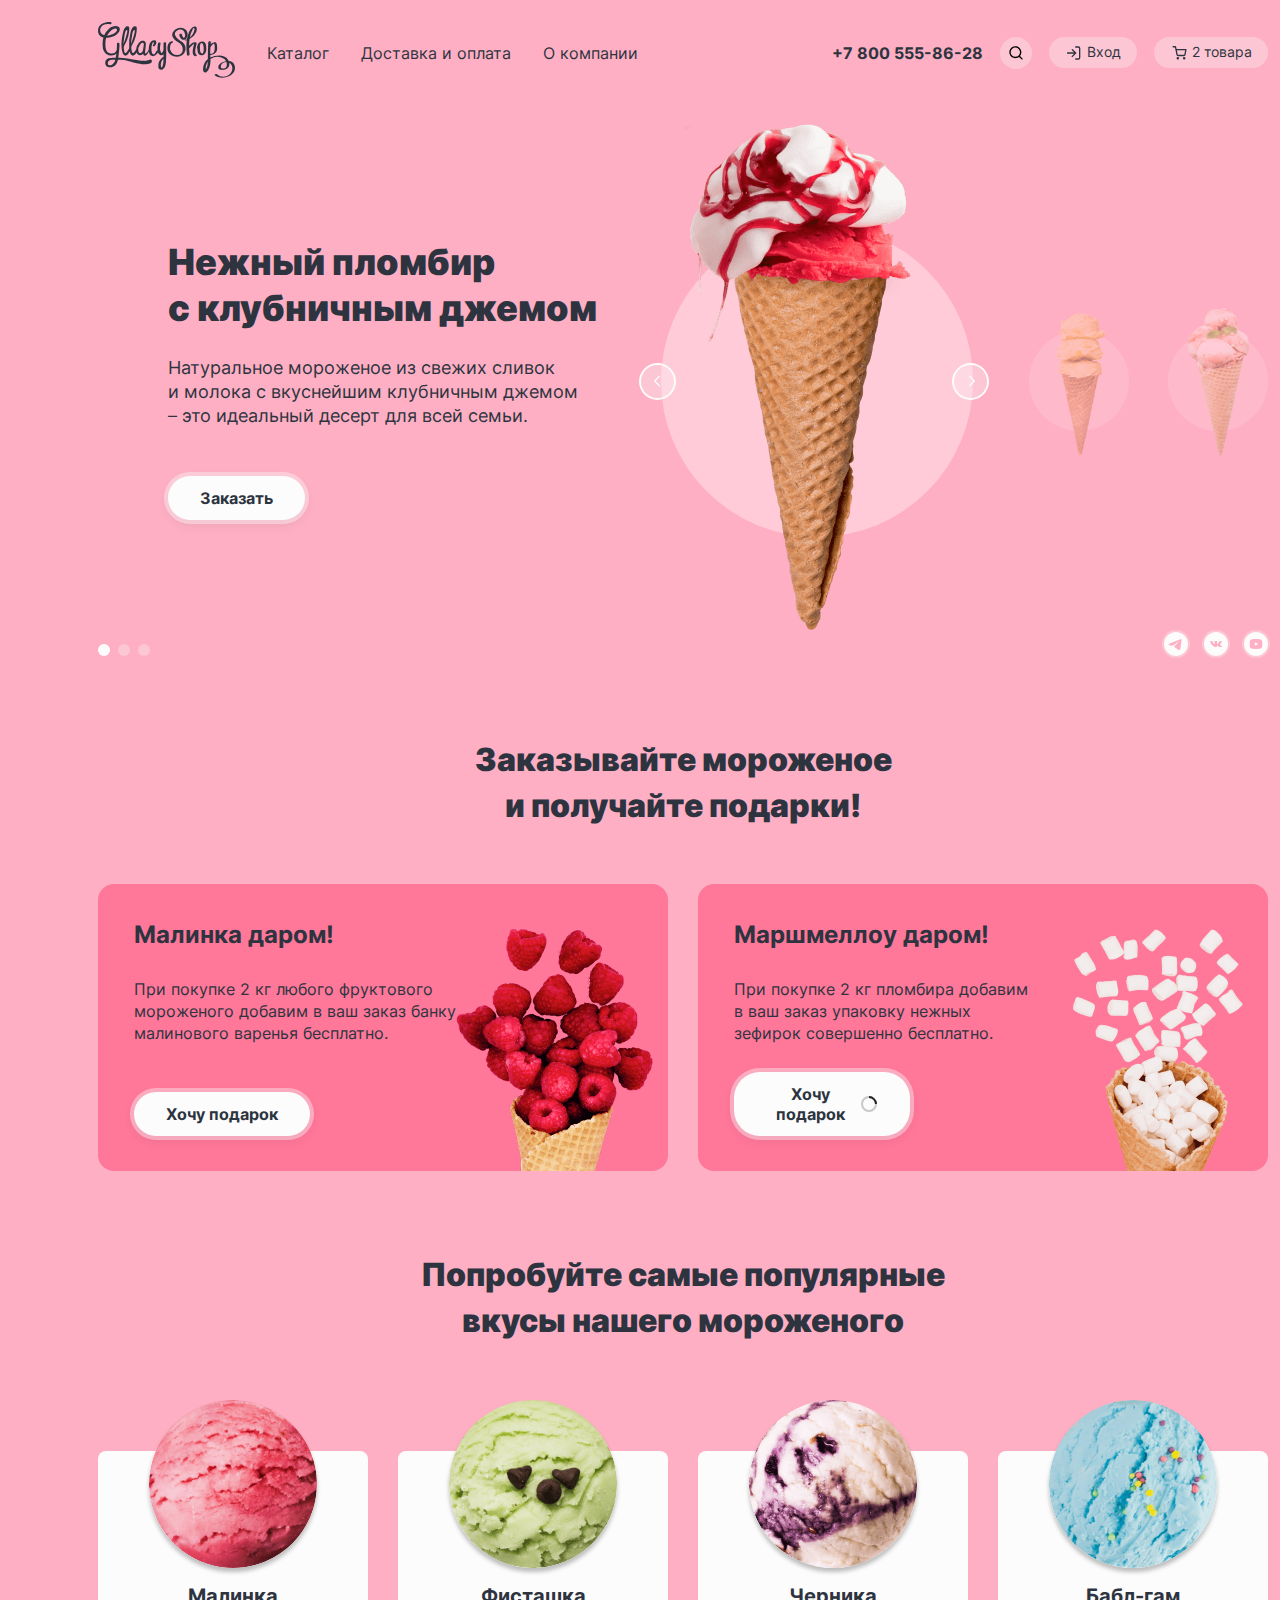
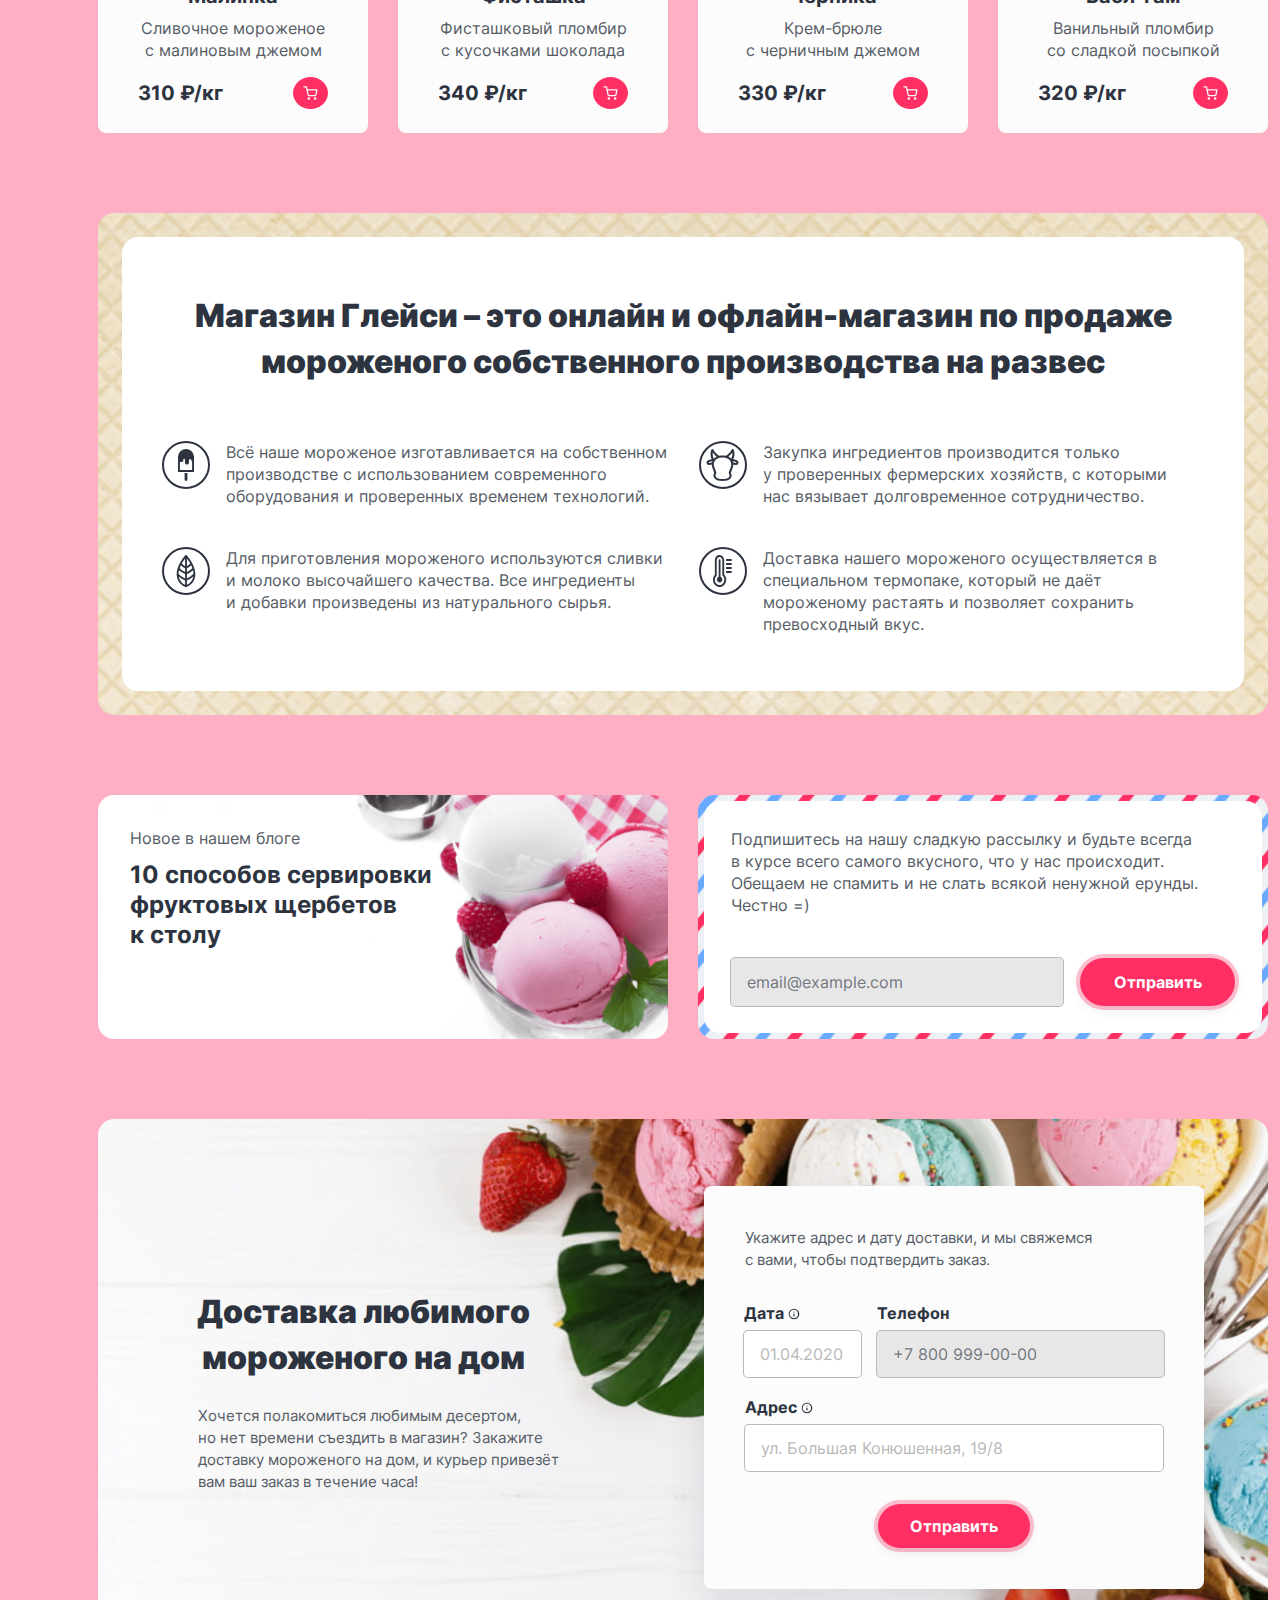
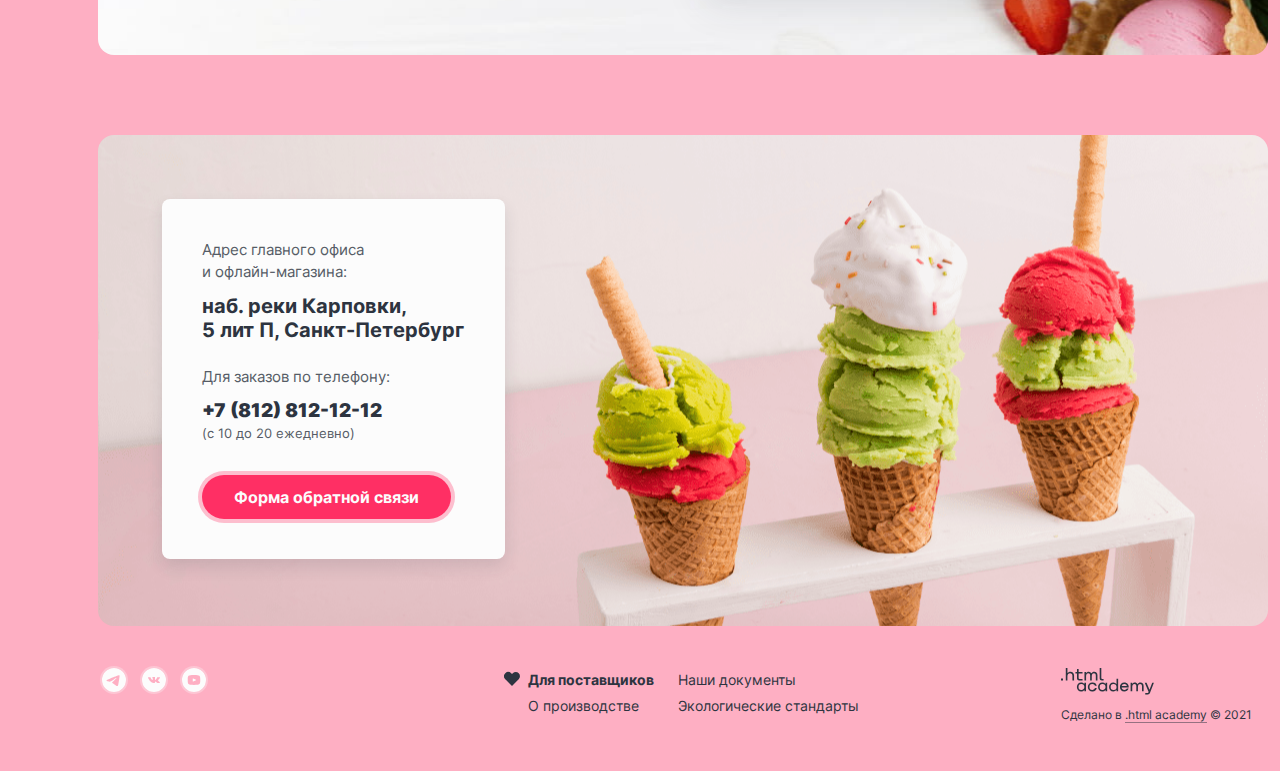
==== commit 5e53d548: "Добавляет спинер" ====
--- a/index.html
+++ b/index.html
@@ -8,7 +8,8 @@
     <link rel="icon" type="image/png" href="images/favicon-32x32.png">
   </head>
 
-  <body>
+  <!--Для изменения цвета главной страницы заменить класс pink на blue или yellow-->
+  <body class="pink">
     <div class="container">
       <header class="page-header">
         <nav class="navigation">
@@ -57,6 +58,7 @@
                         d="M9.8 1.14A.67.67 0 1 0 8.86.2L5 4.06 1.14.2a.67.67 0 1 0-.94.94L4.06 5 .2 8.86a.67.67 0 0 0 .94.94L5 5.94 8.86 9.8a.67.67 0 1 0 .94-.94L5.94 5 9.8 1.14Z"
                         fill="#2D3440" />
                     </svg>
+                    <span class="visually-hidden">Сбросить</span>
                   </button>
                 </form>
               </div>
@@ -190,7 +192,7 @@
         <section class="slider">
           <h2 class="visually-hidden">Слайдер</h2>
           <ul class="slider-list">
-            <li class="slider-item  slider-active">
+            <li class="slider-item slider-active">
               <div class="slider-container">
                 <h3 class="slider-title">
                   Нежный пломбир
@@ -198,7 +200,8 @@
                 </h3>
                 <p class="slider-text">Натуральное мороженое из свежих сливок
                   и&nbsp;молока с вкуснейшим клубничным джемом<br> – это идеальный десерт для всей семьи. </p>
-                <a class="slider-link button button-link" href="#">Заказать</a>
+                  <!-- Для a добавить класс loading для появления спинера -->
+                <a class="slider-link button" href="#">Заказать</a>
               </div>
               <div class="slider-container-img">
                 <img class="slider-image" src="images/slider/ice-1.png" alt="Пломбир
@@ -212,7 +215,8 @@
                 </h3>
                 <p class="slider-text">Сливочное мороженое с ярким банановым вкусом подарит вам свежесть и наслаждение
                   даже в самый жаркий летний день. </p>
-                <a class="slider-link button button-link" href="#">Заказать</a>
+                  <!-- Для a добавить класс loading для появления спинера -->
+                <a class="slider-link button" href="#">Заказать</a>
               </div>
               <div class="slider-container-img">
                 <img class="slider-image" src="images/slider/ice-2.png" alt="Сливочное мороженое со вкусом банана."
@@ -226,6 +230,7 @@
                 </h3>
                 <p class="slider-text">Необычный сладкий десерт с карамельным топпингом и кусочками зефира завоюет
                   сердца сладкоежек всех возрастов. </p>
+                  <!-- Для a добавить класс loading для появления спинера -->
                 <a class="slider-link button" href="#">Заказать</a>
               </div>
               <div class="slider-container-img">
@@ -317,6 +322,7 @@
               <p class="raspberry-text">При покупке 2 кг любого фруктового мороженого добавим в ваш заказ банку
                 малинового варенья бесплатно.
               </p>
+              <!-- Для a добавить класс loading для появления спинера -->
               <a class="button order-link" href="#">Хочу подарок</a>
             </div>
             <div class="marshmello">
@@ -324,7 +330,8 @@
               <p class="marshmello-text">При покупке 2 кг пломбира добавим в&nbsp;ваш заказ упаковку нежных <br> зефирок
                 совершенно бесплатно.
               </p>
-              <a class="button order-link" href="#">Хочу подарок</a>
+              <!-- Для a добавить класс loading для появления спинера -->
+              <a class="button order-link loading" href="#">Хочу подарок</a>
             </div>
           </div>
         </section>
@@ -504,8 +511,9 @@
               <form class="subscription-form" action="https://echo.htmlacademy.ru/" method="post">
                 <label for="subscription-form-text" class="visually-hidden">E-mail</label>
                 <!-- К input добавить класс error для появления красной рамки -->
-                <input class="subscription-form-input input-fix" type="text" id="subscription-form-text"
+                <input class="subscription-form-input input-fix" type="text" disabled id="subscription-form-text"
                   name="subscription-form-text" placeholder="email@example.com" required>
+                  <!-- Для button добавить класс loading для появления спинера -->
                 <button class="subscription-button button" type="submit">Отправить</button>
               </form>
             </div>
@@ -546,7 +554,7 @@
                 <p class="number-wrapper">
                   <label class="form-number" for="number-text">Телефон</label>
                   <!-- К input добавить класс error для появления красной рамки -->
-                  <input class="form-input input-fix" id="number-text" name="date-text" type="text"
+                  <input class="form-input input-fix" disabled id="number-text" name="date-text" type="text"
                     placeholder="+7 800 999-00-00" required>
                 </p>
               </div>
@@ -561,7 +569,6 @@
                           d="M7 2.13a4.88 4.88 0 1 0 0 9.75 4.88 4.88 0 0 0 0-9.75ZM.8 7a6.2 6.2 0 1 1 12.4 0A6.2 6.2 0 0 1 .8 7ZM7 6.33c.37 0 .67.3.67.67v2.22a.67.67 0 0 1-1.34 0V7c0-.37.3-.67.67-.67Zm0-2.21a.67.67 0 0 0 0 1.33.67.67 0 0 0 0-1.33Z"
                           fill="#2D3440" />
                       </svg>
-
                     </button>
                     <span class="tooltip-text-adress" role="tooltip" id="tooltip-label-adress">
                       Введите название<br>улицы, дома и квартиры
@@ -572,6 +579,7 @@
                     placeholder="ул. Большая Конюшенная, 19/8" required>
                 </p>
               </div>
+              <!-- Для button добавить класс loading для появления спинера -->
               <button class="button subscription-button" type="submit">
                 Отправить
               </button>
@@ -590,6 +598,7 @@
             <p class="contact-title">Для заказов по телефону:</p>
             <a class="contacts-phone" href="tel:+78128121212">+7 (812) 812-12-12</a>
             <p class="contacts-address-text-small">(с 10 до 20 ежедневно)</p>
+            <!-- Для a добавить класс loading для появления спинера -->
             <a class="button contact-link" href="#" aria-disabled>Форма обратной связи</a>
           </div>
         </section>
--- a/styles/styles.css
+++ b/styles/styles.css
@@ -22,6 +22,16 @@
   font-display: swap;
 }
 
+@keyframes spinner {
+  0% {
+    transform: rotate(0deg);
+  }
+
+  100% {
+    transform: rotate(360deg);
+  }
+}
+
 *,
 *::after,
 *::before {
@@ -40,11 +50,24 @@
   font-size: 16px;
   line-height: 22px;
   font-weight: 400;
-  background-color: #feafc3;
   color: #2d3440;
   min-width: 1366px;
   margin: 0 auto;
 }
+
+.pink {
+  background-color: #feafc3;
+}
+
+
+.blue {
+  background-color: rgba(105, 169, 255, 1);
+}
+
+.yellow {
+  background-color: rgba(252, 200, 80, 1);
+}
+
 
 .visually-hidden {
   position: absolute;
@@ -203,11 +226,6 @@
 }
 
 
-
-.catalog-popover-item:first-child .catalog-popover-link {
-  padding: 8px 0 12px 16px;
-}
-
 .catalog-popover-item:first-child .catalog-popover-link:hover,
 .catalog-popover-item:first-child .catalog-popover-link:active {
   opacity: 0.5;
@@ -232,6 +250,7 @@
 
 
 .catalog-popover-item:first-child .catalog-popover-link {
+  padding: 8px 0 12px 16px;
   font-weight: 700;
   margin-bottom: 4px;
 }
@@ -391,28 +410,6 @@
   border: none;
 }
 
-.input-fix:hover {
-  box-shadow: 0 0 0 1px rgba(45, 52, 64, 1);
-  color: rgba(45, 52, 64, 1);
-}
-
-.input-fix:focus {
-  box-shadow: 0 0 0 2px rgba(45, 52, 64, 1);
-  color: rgba(45, 52, 64, 1);
-  outline: none;
-}
-
-.input-fix:disabled {
-  pointer-events: none;
-  background-color: rgba(231, 231, 231, 1);
-  box-shadow: 0 0 0 1px rgba(185, 185, 185, 1);
-  color: rgba(45, 52, 64, 1);
-}
-
-.input-fix.error {
-  outline: 1px solid rgba(234, 84, 84, 1);
-  box-shadow: none;
-}
 
 .input-search-popover::placeholder {
   color: rgba(185, 185, 185, 1);
@@ -427,6 +424,7 @@
   height: 16px;
   border: none;
   background-color: transparent;
+  cursor: pointer;
 }
 
 .search-popover-reset-icon {
@@ -610,7 +608,6 @@
 }
 
 
-
 .exit-popover-link::after {
   position: absolute;
   content: "";
@@ -626,9 +623,9 @@
   margin-bottom: 4px;
 }
 
-.exit-popover.active {
+/* .exit-popover.active {
   display: block;
-}
+} */
 
 .basket {
   position: absolute;
@@ -713,6 +710,7 @@
   text-decoration: none;
   display: flex;
   color: #2d3440;
+  align-items: center;
 }
 
 .basket-popover-products-link:hover,
@@ -773,6 +771,7 @@
   margin-left: auto;
   display: flex;
   padding: 0;
+  cursor: pointer;
 }
 
 .basket-popover-products-button:hover,
@@ -846,8 +845,6 @@
   line-height: 22px;
   justify-self: end;
 }
-
-
 
 /* basket-popover-empty */
 
@@ -978,7 +975,44 @@
   text-align: center;
   cursor: pointer;
   transition: 0.3s;
-}
+  position: relative;
+}
+
+.slider-link.loading {
+  padding-right: 56px;
+}
+
+.slider-link.loading::after {
+  content: "";
+  position: absolute;
+  width: 16px;
+  height: 16px;
+  border: 2px solid rgba(36, 36, 36, 0.24);
+  right: 33px;
+  top: 0;
+  bottom: 0;
+  margin-top: auto;
+  margin-bottom: auto;
+  border-radius: 50%;
+}
+
+.slider-link.loading::before {
+  content: "";
+  position: absolute;
+  width: 16px;
+  height: 16px;
+  border: 2px solid rgba(36, 36, 36, 1);
+  border-color: #242424 transparent transparent transparent;
+  right: 33px;
+  top: 0;
+  bottom: 0;
+  margin-top: auto;
+  margin-bottom: auto;
+  border-radius: 50%;
+  transform: rotate(45deg);
+  animation: spinner 1.2s linear infinite;
+}
+
 
 .slider-link:hover {
   background-color: rgba(252, 252, 252, 0.4);
@@ -1019,6 +1053,10 @@
   z-index: 1;
   width: 306px;
   height: 507px;
+}
+
+.slider-item:not(.slider-active) .slider-container-img {
+  opacity: 0.4;
 }
 
 .slider-container-img::after {
@@ -1043,6 +1081,14 @@
   width: 100%;
   height: 100%;
   object-fit: contain;
+}
+
+.blue .slider-container-img::after {
+  background-color: rgba(159, 200, 255, 1);
+}
+
+.yellow .slider-container-img::after {
+  background-color: rgba(252, 220, 146, 1);
 }
 
 .slider-controls {
@@ -1135,7 +1181,6 @@
 }
 
 
-
 .slider-pagination-button {
   display: flex;
   width: 12px;
@@ -1168,7 +1213,6 @@
 
 .slider-pagination-button:focus-visible:not(.slider-pagination-button-current) {
   border: 1px solid rgba(45, 52, 64, 1);
-
 }
 
 
@@ -1178,7 +1222,6 @@
   list-style-type: none;
   margin: 0;
   padding: 0;
-
 }
 
 .footer-social-item:not(:last-child) {
@@ -1218,7 +1261,6 @@
   box-shadow: 0 0 0 2px rgba(45, 52, 64, 1);
   outline: none;
   color: rgba(45, 52, 64, 1);
-
 }
 
 .footer-social-link:focus-visible::after {
@@ -1263,12 +1305,15 @@
   background-color: rgba(255, 119, 153, 1);
   border-radius: 16px;
   padding: 36px 36px 35px;
+  display: flex;
+  flex-direction: column;
 }
 
 .raspberry {
   background-image: url("../images/raspberry.png");
   background-repeat: no-repeat;
   background-position: right bottom;
+  background-size: 219px 268px;
 }
 
 .marshmello {
@@ -1303,8 +1348,43 @@
   font-weight: 700;
   box-shadow: 0 0 0 4px rgba(252, 252, 252, 0.4),
     0 4px 12px 0 rgba(45, 52, 64, 0.1);
-
-
+  margin-top: auto;
+  max-width: 176px;
+}
+
+.order-link.loading {
+  padding-right: 56px;
+}
+
+.order-link.loading::after {
+  content: "";
+  position: absolute;
+  width: 16px;
+  height: 16px;
+  border: 2px solid rgba(36, 36, 36, 0.24);
+  right: 33px;
+  top: 0;
+  bottom: 0;
+  margin-top: auto;
+  margin-bottom: auto;
+  border-radius: 50%;
+}
+
+.order-link.loading::before {
+  content: "";
+  position: absolute;
+  width: 16px;
+  height: 16px;
+  border: 2px solid rgba(36, 36, 36, 1);
+  border-color: #242424 transparent transparent transparent;
+  right: 33px;
+  top: 0;
+  bottom: 0;
+  margin-top: auto;
+  margin-bottom: auto;
+  border-radius: 50%;
+  transform: rotate(45deg);
+  animation: spinner 1.2s linear infinite;
 }
 
 .order-link:hover {
@@ -1324,13 +1404,6 @@
   box-shadow: 0 0 0 2px rgba(45, 52, 64, 1),
     0 4px 12px 0 rgba(45, 52, 64, 0.1);
   outline: none;
-}
-
-
-.slider-link[aria-disabled="true"] {
-  background-color: rgba(231, 231, 231, 1);
-  color: rgba(185, 185, 185, 1);
-  pointer-events: none;
 }
 
 
@@ -1363,8 +1436,6 @@
   display: flex;
   flex-direction: column;
   align-items: center;
-  padding-top: 133px;
-  position: relative;
 }
 
 
@@ -1374,14 +1445,19 @@
   width: 100%;
   object-fit: cover;
   margin: 0;
-  position: absolute;
-  top: -51px;
+  position: relative;
+  margin-top: -51px;
 }
 
 .popular-image {
   border-radius: 50%;
   box-shadow: 0 4px 4px 0 rgba(0, 0, 0, 0.25);
   margin-bottom: 16px;
+  transition: 1.1s;
+}
+
+.image-container:hover .popular-image {
+  transform: scale(1.07);
 }
 
 .popular-item-title {
@@ -1395,7 +1471,7 @@
 
 .popular-item-text {
   margin: 0 0 16px;
-  color: #565C66;
+  color: #565c66;
   text-align: center;
 }
 
@@ -1404,7 +1480,6 @@
   grid-template-columns: 95px 35px;
   column-gap: 60px;
   align-items: center;
-
 }
 
 .popular-price {
@@ -1490,7 +1565,6 @@
   grid-template-columns: 1fr 1fr;
   column-gap: 31px;
   row-gap: 40px;
-
 }
 
 .advantages-text {
@@ -1519,70 +1593,11 @@
   bottom: 0;
   right: 0;
   margin: auto;
-
-}
-
-.leaf {
-  position: relative;
-}
-
-.leaf::after {
-  position: absolute;
-  content: "";
-  width: 48px;
-  height: 48px;
-  border: 2px solid rgba(45, 52, 64, 1);
-  border-radius: 50%;
-  top: 0;
-  left: 0;
-  background-image: url("../images/wafer/leaf.svg");
-  background-position: center;
-  background-repeat: no-repeat;
-  background-size: 32px 32px;
-}
-
-.cow {
-  position: relative;
-}
-
-.cow::after {
-  position: absolute;
-  content: "";
-  width: 48px;
-  height: 48px;
-  border: 2px solid rgba(45, 52, 64, 1);
-  border-radius: 50%;
-  top: 0;
-  left: 0;
-  background-image: url("../images/wafer/cow.svg");
-  background-position: center;
-  background-repeat: no-repeat;
-  background-size: 32px 32px;
-}
-
-.thermometer {
-  position: relative;
-}
-
-.thermometer::after {
-  position: absolute;
-  content: "";
-  width: 48px;
-  height: 48px;
-  border: 2px solid rgba(45, 52, 64, 1);
-  border-radius: 50%;
-  top: 0;
-  left: 0;
-  background-image: url("../images/wafer/thermometer.svg");
-  background-position: center;
-  background-repeat: no-repeat;
-  background-size: 32px 32px;
-}
-
+}
 
 .column {
   display: grid;
-  grid-template-columns: 1fr 1fr;
+  grid-template-columns: 570px 570px;
   column-gap: 30px;
   margin-bottom: 80px;
 }
@@ -1647,6 +1662,42 @@
   border: none;
 }
 
+.subscription-button.loading {
+  padding-right: 56px;
+}
+
+.subscription-button.loading::after {
+  content: "";
+  position: absolute;
+  width: 16px;
+  height: 16px;
+  border: 2px solid rgba(252, 252, 252, 0.25);
+  right: 33px;
+  top: 0;
+  bottom: 0;
+  margin-top: auto;
+  margin-bottom: auto;
+  border-radius: 50%;
+}
+
+.subscription-button.loading::before {
+  content: "";
+  position: absolute;
+  width: 16px;
+  height: 16px;
+  border: 2px solid rgba(252, 252, 252, 1);
+  border-color: #fcfcfc transparent transparent transparent;
+  right: 33px;
+  top: 0;
+  bottom: 0;
+  margin-top: auto;
+  margin-bottom: auto;
+  border-radius: 50%;
+  transform: rotate(45deg);
+  animation: spinner 1.2s linear infinite;
+}
+
+
 .subscription-button:hover {
   box-shadow: 0 0 0 4px rgba(255, 47, 100, 1),
     0 4px 12px 0 rgba(45, 52, 64, 0.1);
@@ -1705,12 +1756,11 @@
 
 .subscription-form {
   display: grid;
-  grid-template-columns: 1fr 154px;
+  grid-template-columns: minmax(300px, 332px) auto;
   column-gap: 17px;
 }
 
 .subscription-form-input {
-  flex-grow: 1;
   border-radius: 4px;
   padding: 14px 16px;
   box-shadow: 0 0 0 1px rgba(185, 185, 185, 1);
@@ -1722,7 +1772,45 @@
 }
 
 .subscription-form-input::placeholder {
-  color: #b9b9b9;
+  color: rgba(185, 185, 185, 1);
+}
+
+
+.input-fix:hover {
+  box-shadow: 0 0 0 1px rgba(45, 52, 64, 1);
+  color: rgba(45, 52, 64, 1);
+}
+
+.input-fix:focus {
+  box-shadow: 0 0 0 2px rgba(45, 52, 64, 1);
+  color: rgba(45, 52, 64, 1);
+  outline: none;
+}
+
+.input-fix:disabled {
+  pointer-events: none;
+  background-color: rgba(231, 231, 231, 1);
+  box-shadow: 0 0 0 1px rgba(185, 185, 185, 1);
+}
+
+.input-fix:disabled::placeholder {
+  color: rgba(45, 52, 64, 0.65);
+}
+
+
+.input-fix:disabled:hover::placeholder {
+  color: rgba(45, 52, 64, 1);
+}
+
+
+.input-fix.error {
+  outline: 1px solid rgba(234, 84, 84, 1);
+  box-shadow: none;
+}
+
+.input-fix.error:hover {
+  outline: 2px solid rgba(234, 84, 84, 1);
+  box-shadow: none;
 }
 
 /* delivery */
@@ -1752,7 +1840,6 @@
   margin: 0;
   color: rgba(86, 92, 102, 1);
   font-size: 15px;
-
 }
 
 .delivery-container {
@@ -1868,7 +1955,6 @@
   background-color: #fcfcfc;
   top: 14px;
   left: -6px;
-
 }
 
 .tooltip-text::after {
@@ -1941,7 +2027,6 @@
   background-color: rgba(231, 231, 231, 1);
   color: rgba(185, 185, 185, 1);
   pointer-events: none;
-
 }
 
 /* contact */
@@ -2002,6 +2087,41 @@
   color: rgba(252, 252, 252, 1);
 }
 
+.contact-link.loading {
+  padding-right: 56px;
+}
+
+.contact-link.loading::after {
+  content: "";
+  position: absolute;
+  width: 16px;
+  height: 16px;
+  border: 2px solid rgba(252, 252, 252, 0.25);
+  right: 33px;
+  top: 0;
+  bottom: 0;
+  margin-top: auto;
+  margin-bottom: auto;
+  border-radius: 50%;
+}
+
+.contact-link.loading::before {
+  content: "";
+  position: absolute;
+  width: 16px;
+  height: 16px;
+  border: 2px solid rgba(252, 252, 252, 1);
+  border-color: #fcfcfc transparent transparent transparent;
+  right: 33px;
+  top: 0;
+  bottom: 0;
+  margin-top: auto;
+  margin-bottom: auto;
+  border-radius: 50%;
+  transform: rotate(45deg);
+  animation: spinner 1.2s linear infinite;
+}
+
 .contact-link:hover {
   box-shadow: 0 0 0 4px rgba(255, 47, 100, 1);
   background-color: rgba(252, 252, 252, 0.3);
@@ -2040,64 +2160,6 @@
 
 .page-footer-index {
   padding-top: 42px;
-}
-
-.footer-social-list {
-  display: flex;
-  flex-wrap: wrap;
-  list-style-type: none;
-  margin: 0;
-  padding: 0;
-}
-
-.footer-social-item:not(:last-child) {
-  margin-right: 16px;
-}
-
-.footer-social-link {
-  display: flex;
-  box-shadow: 0 0 0 2px rgba(252, 252, 252, 0.3);
-  border-radius: 50%;
-  min-width: 24px;
-  min-height: 24px;
-  position: relative;
-}
-
-.footer-social-link:hover::after {
-  content: "";
-  width: 15px;
-  height: 15px;
-  background-color: rgba(45, 52, 64, 1);
-  left: 4px;
-  top: 4px;
-  z-index: -1;
-  position: absolute;
-}
-
-.footer-social-link:active::after {
-  opacity: 50%;
-}
-
-.footer-social-link:active {
-  opacity: 50%;
-}
-
-.footer-social-link:focus-visible {
-  box-shadow: 0 0 0 2px rgba(45, 52, 64, 1);
-  outline: none;
-  color: rgba(45, 52, 64, 1);
-
-}
-
-.footer-social-link:focus-visible::after {
-  content: "";
-  width: 15px;
-  height: 15px;
-  background-color: rgba(45, 52, 64, 1);
-  left: 4px;
-  top: 4px;
-  z-index: -1;
-  position: absolute;
 }
 
 
@@ -2129,14 +2191,11 @@
 
 
 .footer-menu-link {
-  text-decoration: none;
-}
-
-.footer-menu-link {
   font-size: 14px;
   font-weight: 400;
   line-height: 20px;
   color: inherit;
+  text-decoration: none;
 }
 
 .footer-menu-link:hover,
@@ -2159,7 +2218,6 @@
   font-size: 14px;
   font-weight: 700;
   line-height: 20px;
-
 }
 
 .copyright-link {
@@ -2292,8 +2350,6 @@
   color: rgba(45, 52, 64, 1);
 }
 
-
-
 /* catalog */
 
 .page-header-catalog {
@@ -2436,11 +2492,9 @@
   padding: 17px 16px 17px 16px;
   background-color: rgba(252, 252, 252, 0.3);
   border-radius: 20px;
-}
-
-.range {
   max-width: 196px;
 }
+
 
 .range-scale {
   position: relative;
@@ -2524,6 +2578,11 @@
 
 .control-input-radio:hover + .control-mark {
   border: 1px solid #fcfcfc;
+}
+
+.control-input-radio:focus-visible + .control-mark {
+  outline: 1px solid rgba(45, 52, 64, 1);
+  outline-offset: 2px;
 }
 
 .control-input-radio:disabled + .control-mark {
@@ -2550,7 +2609,7 @@
 }
 
 .control-input-radio:checked:hover + .control-mark::before {
-  background-color: #fcfcfc
+  background-color: #fcfcfc;
 }
 
 .control-input-radio:checked:disabled + .control-mark::before {
@@ -2584,6 +2643,12 @@
   background-position: -47px -56px;
 }
 
+
+.control-input-checkbox:focus-visible + .control-mark-checkbox::after {
+  outline-offset: 2px;
+  outline: 1px solid rgba(45, 52, 64, 1);
+}
+
 .control-input-checkbox:disabled + .control-mark-checkbox::after {
   background-position: -74px -20px;
 }
@@ -2605,9 +2670,6 @@
   line-height: 20px;
 }
 
-.catalod-filter-button {
-  align-self: flex-end;
-}
 
 .catalod-filter-button {
   box-shadow: 0 0 0 2px rgba(252, 252, 252, 1);
@@ -2620,7 +2682,8 @@
   font-family: "Inter", "Arial", sans-serif;
   line-height: 20px;
   font-weight: 700;
-    padding: 9px 52px 10px;
+  padding: 9px 52px 10px;
+  align-self: flex-end;
 }
 
 .catalod-filter-button:hover {
@@ -2650,7 +2713,6 @@
   padding: 0;
   list-style-type: none;
   display: grid;
-
 }
 
 .popular-catalog-list {
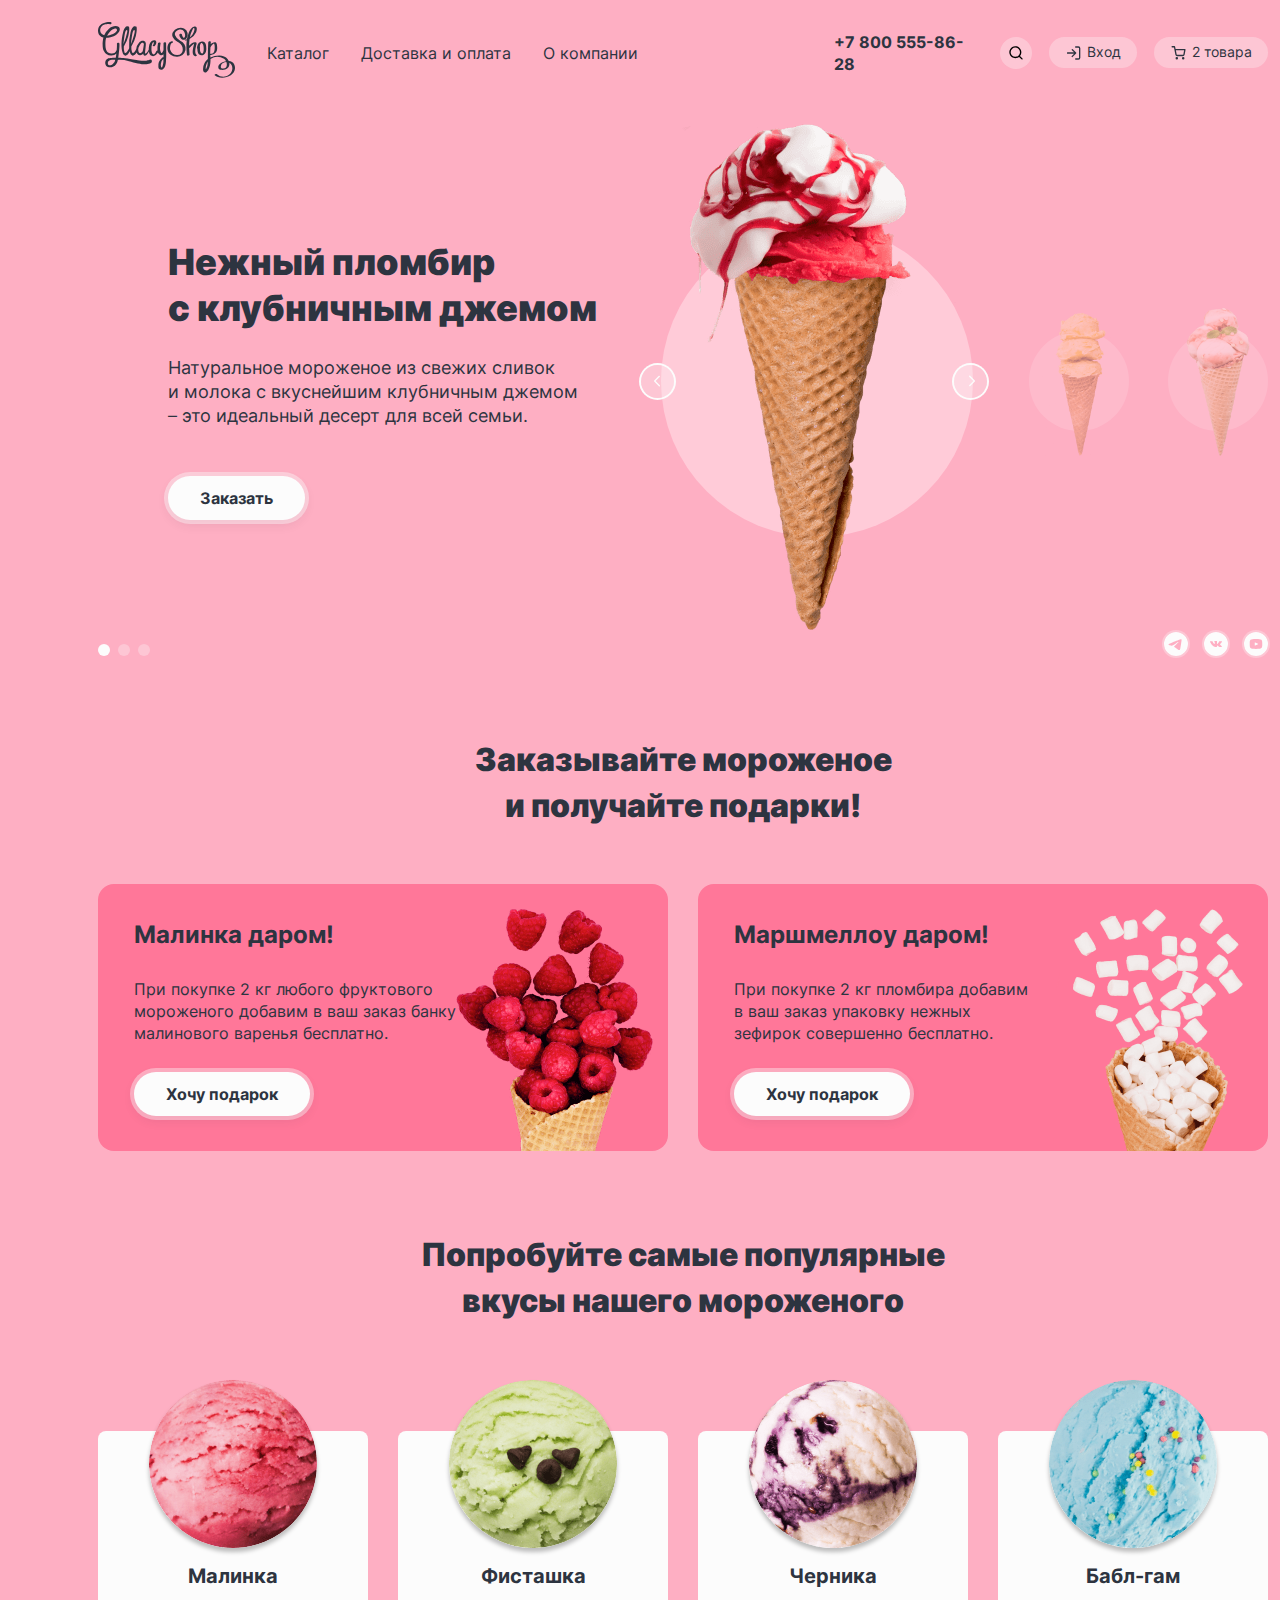
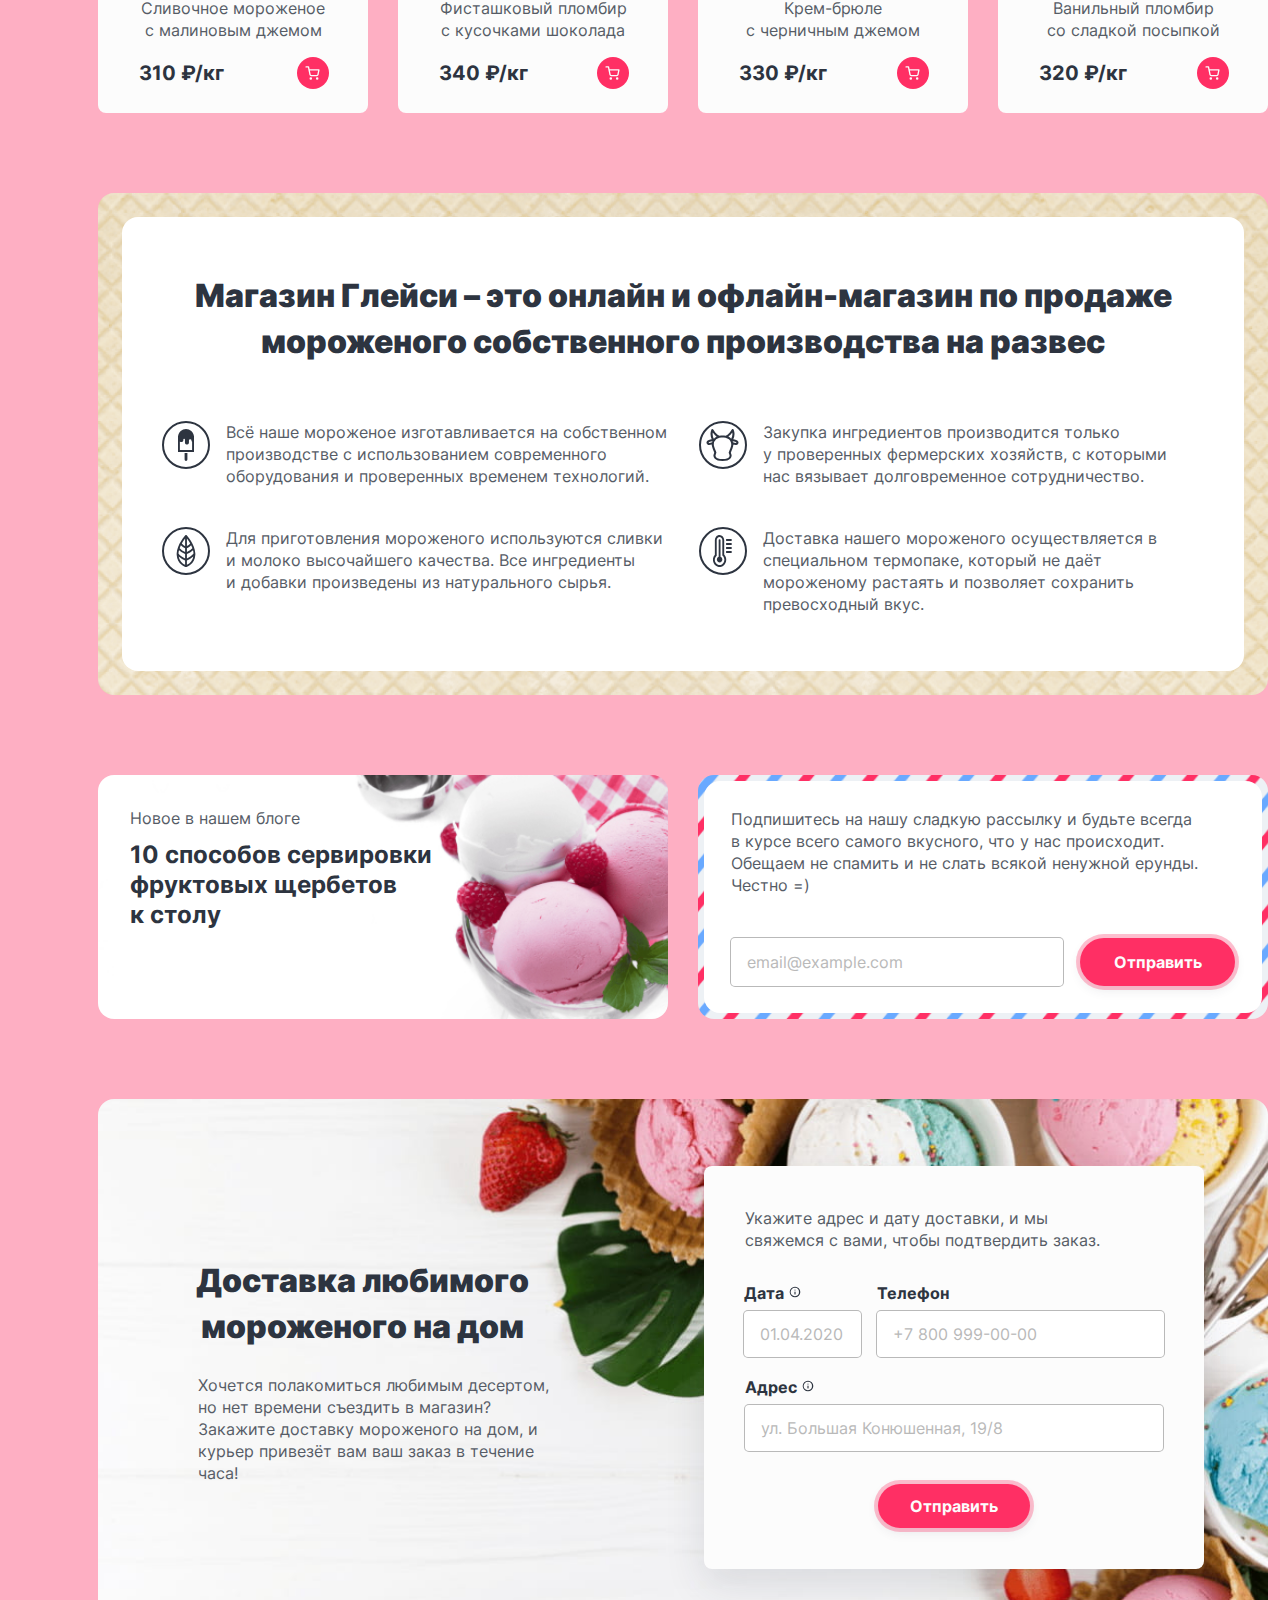
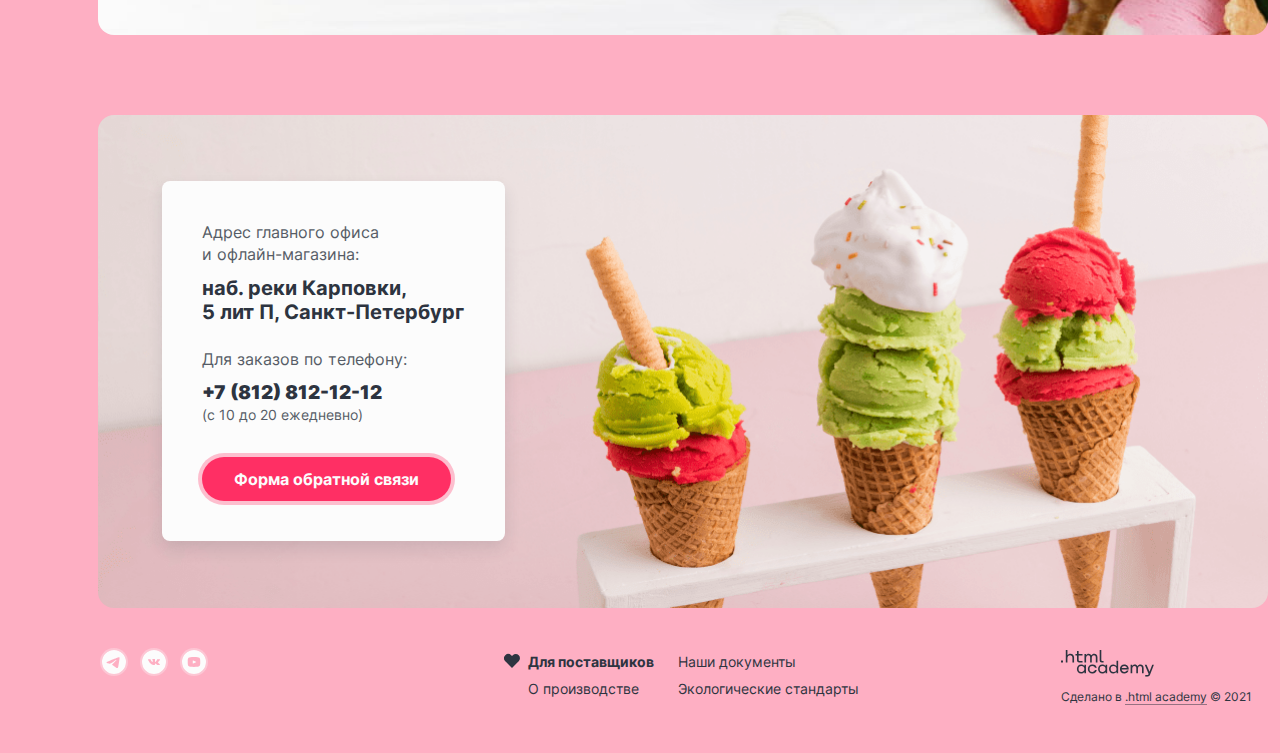
==== commit feb42aba: "добавляет последние правки" ====
--- a/index.html
+++ b/index.html
@@ -9,6 +9,7 @@
   </head>
 
   <!--Для изменения цвета главной страницы заменить класс pink на blue или yellow-->
+
   <body class="pink">
     <div class="container">
       <header class="page-header">
@@ -17,9 +18,39 @@
             <img src="images/header/logo.svg" width="137" height="56" alt="Логотип gllacy.">
           </a>
           <ul class="navigation-list">
-            <li class="navigation-item">
-              <!-- Для того, чтобы кнопка сталарозового цвета, нужно добавить класс current для a navigation-link -->
+            <li class="navigation-item navigation-item-popover">
+              <!-- Для того, чтобы кнопка стала розового цвета, нужно добавить класс current для a navigation-link -->
               <a class="navigation-link" href="catalog.html">Каталог</a>
+              <!-- к div catalog-popover добавить класс active для появления поповера -->
+              <div class="catalog-popover">
+                <ul class="catalog-popover-list">
+                  <li class="catalog-popover-item catalog-popover-item-new">
+                    <a class="catalog-popover-link catalog-popover-link-new" href="#">
+                      Новинки
+                    </a>
+                  </li>
+                  <li class="catalog-popover-item">
+                    <a class="catalog-popover-link" href="catalog.html">
+                      Сливочное
+                    </a>
+                  </li>
+                  <li class="catalog-popover-item">
+                    <a class="catalog-popover-link" href="#">
+                      Щербеты
+                    </a>
+                  </li>
+                  <li class="catalog-popover-item">
+                    <a class="catalog-popover-link" href="#">
+                      Фруктовый лед
+                    </a>
+                  </li>
+                  <li class="catalog-popover-item">
+                    <a class="catalog-popover-link" href="#">
+                      Мелорин
+                    </a>
+                  </li>
+                </ul>
+              </div>
             </li>
             <li class="navigation-item">
               <a class="navigation-link" href="#">Доставка и оплата</a>
@@ -93,6 +124,7 @@
                       name="popover-password" type="password" value="111111" required>
                   </div>
                   <div class="exit-popover-container">
+                    <!-- Для button добавить класс loading для появления спинера -->
                     <button class="button exit-button">Войти</button>
                     <div class="exit-popover-link-container">
                       <a href="#" class="exit-popover-link">
@@ -102,7 +134,6 @@
                         Регистрация
                       </a>
                     </div>
-
                   </div>
                 </form>
               </div>
@@ -167,10 +198,11 @@
                       <span class="visually-hidden">Удалить из корзины</span>
                     </button>
                   </li>
-                </ul>
+                </ul>f
                 <div class="popover-products-container">
-                  <button class="basket-popover-products-design button">Оформить заказ
-                  </button>
+                  <!-- Для a добавить класс loading для появления спинера -->
+                  <a class="basket-popover-products-design button" href="#">Оформить заказ
+                  </a>
                   <span class="basket-popover-products-total-price">Итого: 790 ₽</span>
                 </div>
 
@@ -200,7 +232,7 @@
                 </h3>
                 <p class="slider-text">Натуральное мороженое из свежих сливок
                   и&nbsp;молока с вкуснейшим клубничным джемом<br> – это идеальный десерт для всей семьи. </p>
-                  <!-- Для a добавить класс loading для появления спинера -->
+                <!-- Для a добавить класс loading для появления спинера -->
                 <a class="slider-link button" href="#">Заказать</a>
               </div>
               <div class="slider-container-img">
@@ -215,7 +247,7 @@
                 </h3>
                 <p class="slider-text">Сливочное мороженое с ярким банановым вкусом подарит вам свежесть и наслаждение
                   даже в самый жаркий летний день. </p>
-                  <!-- Для a добавить класс loading для появления спинера -->
+                <!-- Для a добавить класс loading для появления спинера -->
                 <a class="slider-link button" href="#">Заказать</a>
               </div>
               <div class="slider-container-img">
@@ -230,7 +262,7 @@
                 </h3>
                 <p class="slider-text">Необычный сладкий десерт с карамельным топпингом и кусочками зефира завоюет
                   сердца сладкоежек всех возрастов. </p>
-                  <!-- Для a добавить класс loading для появления спинера -->
+                <!-- Для a добавить класс loading для появления спинера -->
                 <a class="slider-link button" href="#">Заказать</a>
               </div>
               <div class="slider-container-img">
@@ -331,7 +363,7 @@
                 совершенно бесплатно.
               </p>
               <!-- Для a добавить класс loading для появления спинера -->
-              <a class="button order-link loading" href="#">Хочу подарок</a>
+              <a class="button order-link" href="#">Хочу подарок</a>
             </div>
           </div>
         </section>
@@ -350,7 +382,7 @@
               <div class="popular-container">
                 <span class="popular-price">310 ₽/кг</span>
                 <button class="popular-button" type="button">
-                  <svg class="popular-icon" width="15" height="14" viewBox="0 0 15 14" fill="none"
+                  <svg class="popular-icon" aria-hidden="true" focusable="false" width="15" height="14" viewBox="0 0 15 14" fill="none"
                     xmlns="http://www.w3.org/2000/svg">
                     <path fill-rule="evenodd" clip-rule="evenodd"
                       d="M1.17.25a.67.67 0 1 0 0 1.33h1.77l.47 2.34v.05l.97 4.84a1.83 1.83 0 0 0 1.82 1.46h5.62a1.83 1.83 0 0 0 1.82-1.46V8.8l.93-4.86a.67.67 0 0 0-.66-.8h-9.3L4.14.8a.67.67 0 0 0-.66-.54H1.17Zm4.52 8.3-.81-4.07h8.23l-.78 4.07a.5.5 0 0 1-.49.4H6.18a.5.5 0 0 1-.49-.4ZM4.56 12.5a1.25 1.25 0 1 1 2.49 0 1.25 1.25 0 0 1-2.5 0Zm6.37 0a1.25 1.25 0 1 1 2.5 0 1.25 1.25 0 0 1-2.5 0Z"
@@ -373,7 +405,7 @@
               <div class="popular-container">
                 <span class="popular-price">340 ₽/кг</span>
                 <button class="popular-button" type="button">
-                  <svg class="popular-icon" width="15" height="14" viewBox="0 0 15 14" fill="none"
+                  <svg class="popular-icon" aria-hidden="true" focusable="false" width="15" height="14" viewBox="0 0 15 14" fill="none"
                     xmlns="http://www.w3.org/2000/svg">
                     <path fill-rule="evenodd" clip-rule="evenodd"
                       d="M1.17.25a.67.67 0 1 0 0 1.33h1.77l.47 2.34v.05l.97 4.84a1.83 1.83 0 0 0 1.82 1.46h5.62a1.83 1.83 0 0 0 1.82-1.46V8.8l.93-4.86a.67.67 0 0 0-.66-.8h-9.3L4.14.8a.67.67 0 0 0-.66-.54H1.17Zm4.52 8.3-.81-4.07h8.23l-.78 4.07a.5.5 0 0 1-.49.4H6.18a.5.5 0 0 1-.49-.4ZM4.56 12.5a1.25 1.25 0 1 1 2.49 0 1.25 1.25 0 0 1-2.5 0Zm6.37 0a1.25 1.25 0 1 1 2.5 0 1.25 1.25 0 0 1-2.5 0Z"
@@ -397,7 +429,7 @@
               <div class="popular-container">
                 <span class="popular-price">330 ₽/кг</span>
                 <button class="popular-button" type="button">
-                  <svg class="popular-icon" width="15" height="14" viewBox="0 0 15 14" fill="none"
+                  <svg class="popular-icon" aria-hidden="true" focusable="false" width="15" height="14" viewBox="0 0 15 14" fill="none"
                     xmlns="http://www.w3.org/2000/svg">
                     <path fill-rule="evenodd" clip-rule="evenodd"
                       d="M1.17.25a.67.67 0 1 0 0 1.33h1.77l.47 2.34v.05l.97 4.84a1.83 1.83 0 0 0 1.82 1.46h5.62a1.83 1.83 0 0 0 1.82-1.46V8.8l.93-4.86a.67.67 0 0 0-.66-.8h-9.3L4.14.8a.67.67 0 0 0-.66-.54H1.17Zm4.52 8.3-.81-4.07h8.23l-.78 4.07a.5.5 0 0 1-.49.4H6.18a.5.5 0 0 1-.49-.4ZM4.56 12.5a1.25 1.25 0 1 1 2.49 0 1.25 1.25 0 0 1-2.5 0Zm6.37 0a1.25 1.25 0 1 1 2.5 0 1.25 1.25 0 0 1-2.5 0Z"
@@ -420,7 +452,7 @@
               <div class="popular-container">
                 <span class="popular-price">320 ₽/кг</span>
                 <button class="popular-button" type="button">
-                  <svg class="popular-icon" width="15" height="14" viewBox="0 0 15 14" fill="none"
+                  <svg class="popular-icon" aria-hidden="true" focusable="false" width="15" height="14" viewBox="0 0 15 14" fill="none"
                     xmlns="http://www.w3.org/2000/svg">
                     <path fill-rule="evenodd" clip-rule="evenodd"
                       d="M1.17.25a.67.67 0 1 0 0 1.33h1.77l.47 2.34v.05l.97 4.84a1.83 1.83 0 0 0 1.82 1.46h5.62a1.83 1.83 0 0 0 1.82-1.46V8.8l.93-4.86a.67.67 0 0 0-.66-.8h-9.3L4.14.8a.67.67 0 0 0-.66-.54H1.17Zm4.52 8.3-.81-4.07h8.23l-.78 4.07a.5.5 0 0 1-.49.4H6.18a.5.5 0 0 1-.49-.4ZM4.56 12.5a1.25 1.25 0 1 1 2.49 0 1.25 1.25 0 0 1-2.5 0Zm6.37 0a1.25 1.25 0 1 1 2.5 0 1.25 1.25 0 0 1-2.5 0Z"
@@ -443,7 +475,7 @@
                 с&nbsp;использованием современного
                 оборудования и проверенных временем технологий.
                 <span class="advantages-circle">
-                  <svg class="advantages-icon" width="16" height="32" aria-disabled="true" viewBox="0 0 16 32"
+                  <svg class="advantages-icon" width="16" height="32" aria-hidden="true" focusable="false" viewBox="0 0 16 32"
                     fill="none" xmlns="http://www.w3.org/2000/svg">
                     <path
                       d="M8 0A8 8 0 0 0 .06 7.06H0v15.89h16V7.05h-.06A8.01 8.01 0 0 0 8 0Zm6.12 21.06H1.88V12.4a1.69 1.69 0 0 0 1.45.6c1.22 0 2-.68 2-1.54v-.81a.81.81 0 1 1 1.62 0v3.1a1.76 1.76 0 0 0 2 1.71 1.75 1.75 0 0 0 1.99-1.64v-2.08a1.27 1.27 0 1 1 2.53 0v.08a1.06 1.06 0 0 0 .63.84v8.47l.02-.06ZM6.59 30.59a1.41 1.41 0 1 0 2.82 0v-6.7H6.6v6.7Z"
@@ -455,7 +487,7 @@
                 у&nbsp;проверенных фермерских хозяйств, с которыми
                 нас&nbsp;вязывает долговременное сотрудничество.
                 <span class="advantages-circle">
-                  <svg class="advantages-icon" width="33" height="32" aria-disabled="true" viewBox="0 0 33 32"
+                  <svg class="advantages-icon" width="33" height="32" aria-hidden="true" focusable="false" viewBox="0 0 33 32"
                     fill="none" xmlns="http://www.w3.org/2000/svg">
                     <path
                       d="M27.25 10.29A12.1 12.1 0 0 0 27.7.73a1 1 0 0 0-.34-.47 1.06 1.06 0 0 0-1.57.3c-1.32 2.28-4.16 5.96-6.24 6.13h-.1c-.95-.18-1.92-.28-2.9-.3-.98.02-1.95.12-2.91.3h-.07C11.49 6.53 8.6 2.85 7.28.56c-.1-.18-.24-.33-.42-.43a1.07 1.07 0 0 0-1.18.1 1 1 0 0 0-.33.5 12 12 0 0 0 .4 9.55c-1.81.22-4.1.78-4.94 2.2a2.15 2.15 0 0 0 0 2.22c.24.4.6.74 1.02.97.43.22.92.32 1.4.28a7.57 7.57 0 0 0 2.52-.48c0 .54.04 1.09.14 1.62a34.44 34.44 0 0 0 1.82 5.24c.2.47.41 1 .53 1.32-.34.81-.61 1.65-.8 2.5a4.32 4.32 0 0 0 1.16 3.33c1.51 1.67 4.16 2.52 7.93 2.52 3.77 0 6.43-.85 7.93-2.52a4.39 4.39 0 0 0 1.17-3.33c-.2-.85-.46-1.69-.8-2.5l.53-1.32c.75-1.7 1.36-3.45 1.82-5.24.1-.53.15-1.08.14-1.62.78.3 1.6.46 2.44.48a2.54 2.54 0 0 0 2.43-1.26 2.15 2.15 0 0 0 0-2.2c-.82-1.38-3.12-1.98-4.94-2.2Zm-.99-6.69c.38 2.1 0 4.27-1.04 6.15a7.49 7.49 0 0 0-2.82-2.14c1.5-1.13 2.8-2.48 3.86-4ZM6.8 3.6a16.96 16.96 0 0 0 3.85 4.03c-.73.3-1.4.74-1.97 1.27-.3.27-.57.57-.84.87A9.28 9.28 0 0 1 6.8 3.6ZM2.7 13.73c-.1-.16-.06-.21 0-.25.24-.4 1.45-1 3.76-1.24-.12.3-.22.58-.31.89-1.36.67-3.17 1.1-3.45.6Zm22.44 3.02a33.3 33.3 0 0 1-1.69 4.84c-.27.62-.51 1.25-.72 1.88l-.06.32.11.28c.33.77.6 1.56.8 2.36a2.33 2.33 0 0 1-.67 1.73C22.15 29 20.44 30 16.54 30c-3.9 0-5.6-1.01-6.36-1.83-.45-.47-.69-1.09-.67-1.73.2-.8.48-1.6.8-2.36l.12-.28-.07-.32c-.2-.64-.43-1.27-.7-1.89-.7-1.58-1.28-3.2-1.71-4.87a7 7 0 0 1 2.2-6.4c1.57-1.53 5.13-1.88 6.37-1.89 1.24 0 4.73.35 6.39 1.9.88.81 1.55 1.82 1.93 2.93.4 1.11.49 2.3.29 3.46v.04Zm5.2-3.02c-.27.48-2.08.07-3.37-.6-.09-.3-.19-.59-.3-.89 2.29.23 3.48.85 3.71 1.24.05.04.07.09-.02.25h-.02Z"
@@ -467,7 +499,7 @@
                 качества. Все ингредиенты
                 и&nbsp;добавки произведены из натурального сырья.
                 <span class="advantages-circle">
-                  <svg class="advantages-icon" width="20" height="32" aria-disabled="true" viewBox="0 0 20 32"
+                  <svg class="advantages-icon" width="20" height="32" aria-hidden="true" focusable="false" viewBox="0 0 20 32"
                     fill="none" xmlns="http://www.w3.org/2000/svg">
                     <path
                       d="M19.32 18.49C18.92 9.4 11.01.62 10.66.24h-.05l-.1-.13-.12-.07h-.51L9.71 0h-.05L9.5.11l-.1.1h-.04C9 .61 1.09 9.4.67 18.48v1.24c.34 9.84 9.04 12.24 9.11 12.26h.45c.08 0 8.77-2.47 9.1-12.26v-1.24ZM3.06 15.13a22.23 22.23 0 0 0 6.04 3.93v4.34c-2.21-1.15-5.62-3.2-6.62-5.01.08-1.1.26-2.2.55-3.26h.03Zm1.8-4.87a11.1 11.1 0 0 0 4.24 2.92v3.77c-2.02-.9-3.86-2.2-5.42-3.82.34-.98.74-1.94 1.18-2.87Zm11.5 2.87a17.3 17.3 0 0 1-5.43 3.82v-3.77c1.6-.62 3.03-1.62 4.2-2.92.46.92.86 1.86 1.22 2.83v.04Zm-5.43-1.97V3.52a43.23 43.23 0 0 1 3.3 4.94 8.28 8.28 0 0 1-3.32 2.66l.02.04Zm0 12.26v-4.36c2.2-.95 4.26-2.27 6.07-3.9.28 1.06.45 2.15.53 3.26-1 1.77-4.4 3.82-6.62 4.97l.02.03Zm-1.8-12.26a8.2 8.2 0 0 1-3.33-2.7 43.26 43.26 0 0 1 3.3-5l.02 7.7ZM2.66 21.4a30.16 30.16 0 0 0 6.43 4.1v4.2c-1.64-.7-3.09-1.84-4.21-3.29a11.52 11.52 0 0 1-2.22-5.01Zm8.24 8.3V25.5a29.68 29.68 0 0 0 6.43-4.1 11.37 11.37 0 0 1-2.2 5.04 10.53 10.53 0 0 1-4.23 3.28Z"
@@ -479,7 +511,8 @@
                 который не даёт мороженому растаять
                 и позволяет сохранить превосходный вкус.
                 <span class="advantages-circle">
-                  <svg class="advantages-icon" width="19" height="32" aria-disabled="true" viewBox="0 0 19 32" fill="none" xmlns="http://www.w3.org/2000/svg">
+                  <svg class="advantages-icon" width="19" height="32" aria-hidden="true" focusable="false" viewBox="0 0 19 32"
+                    fill="none" xmlns="http://www.w3.org/2000/svg">
                     <path
                       d="M11.19 5.07a5.3 5.3 0 0 0-1.37-3.59A4.49 4.49 0 0 0 6.52 0C5.28 0 4.1.53 3.22 1.48a5.3 5.3 0 0 0-1.36 3.59v14.75A7.69 7.69 0 0 0 .79 28.2a7 7 0 0 0 2.17 2.6 6.14 6.14 0 0 0 6.25.62c1-.46 1.89-1.19 2.57-2.12a7.78 7.78 0 0 0 1.13-6.7 7.3 7.3 0 0 0-1.72-2.98V5.07Zm.17 19.72c0 .88-.2 1.75-.58 2.52a5.02 5.02 0 0 1-1.63 1.9 4.5 4.5 0 0 1-4.62.28 4.88 4.88 0 0 1-1.82-1.68 5.44 5.44 0 0 1-.47-5c.32-.8.83-1.51 1.47-2.05V5.06c0-.8.3-1.58.82-2.15a2.7 2.7 0 0 1 2-.9c.74 0 1.45.33 1.98.9.53.57.82 1.35.82 2.16v15.5c.63.47 1.14 1.1 1.5 1.84.35.74.53 1.55.53 2.38Z"
                       fill="#2D3440" />
@@ -511,9 +544,9 @@
               <form class="subscription-form" action="https://echo.htmlacademy.ru/" method="post">
                 <label for="subscription-form-text" class="visually-hidden">E-mail</label>
                 <!-- К input добавить класс error для появления красной рамки -->
-                <input class="subscription-form-input input-fix" type="text" disabled id="subscription-form-text"
+                <input class="subscription-form-input input-fix" type="text" id="subscription-form-text"
                   name="subscription-form-text" placeholder="email@example.com" required>
-                  <!-- Для button добавить класс loading для появления спинера -->
+                <!-- Для button добавить класс loading для появления спинера -->
                 <button class="subscription-button button" type="submit">Отправить</button>
               </form>
             </div>
@@ -536,7 +569,7 @@
                   <span class="date-button">
                     <label class="form-date" for="date-text">Дата</label>
                     <button class="tooltip" type="button" aria-labelledby="tooltip-label-date">
-                      <svg class="tooltip-icon" width="14" height="14" viewBox="0 0 14 14" fill="none"
+                      <svg class="tooltip-icon" width="14" aria-hidden="true" focusable="false" height="14" viewBox="0 0 14 14" fill="none"
                         xmlns="http://www.w3.org/2000/svg">
                         <path fill-rule="evenodd" clip-rule="evenodd"
                           d="M7 2.13a4.88 4.88 0 1 0 0 9.75 4.88 4.88 0 0 0 0-9.75ZM.8 7a6.2 6.2 0 1 1 12.4 0A6.2 6.2 0 0 1 .8 7ZM7 6.33c.37 0 .67.3.67.67v2.22a.67.67 0 0 1-1.34 0V7c0-.37.3-.67.67-.67Zm0-2.21a.67.67 0 0 0 0 1.33.67.67 0 0 0 0-1.33Z"
@@ -554,7 +587,7 @@
                 <p class="number-wrapper">
                   <label class="form-number" for="number-text">Телефон</label>
                   <!-- К input добавить класс error для появления красной рамки -->
-                  <input class="form-input input-fix" disabled id="number-text" name="date-text" type="text"
+                  <input class="form-input input-fix" id="number-text" name="date-text" type="text"
                     placeholder="+7 800 999-00-00" required>
                 </p>
               </div>
@@ -563,7 +596,7 @@
                   <span class="date-button">
                     <label class="form-adress" for="adress-text">Адрес</label>
                     <button class="tooltip" type="button" aria-labelledby="tooltip-label-adress">
-                      <svg class="tooltip-icon" width="14" height="14" viewBox="0 0 14 14" fill="none"
+                      <svg class="tooltip-icon" width="14" aria-hidden="true" focusable="false" height="14" viewBox="0 0 14 14" fill="none"
                         xmlns="http://www.w3.org/2000/svg">
                         <path fill-rule="evenodd" clip-rule="evenodd"
                           d="M7 2.13a4.88 4.88 0 1 0 0 9.75 4.88 4.88 0 0 0 0-9.75ZM.8 7a6.2 6.2 0 1 1 12.4 0A6.2 6.2 0 0 1 .8 7ZM7 6.33c.37 0 .67.3.67.67v2.22a.67.67 0 0 1-1.34 0V7c0-.37.3-.67.67-.67Zm0-2.21a.67.67 0 0 0 0 1.33.67.67 0 0 0 0-1.33Z"
@@ -599,7 +632,7 @@
             <a class="contacts-phone" href="tel:+78128121212">+7 (812) 812-12-12</a>
             <p class="contacts-address-text-small">(с 10 до 20 ежедневно)</p>
             <!-- Для a добавить класс loading для появления спинера -->
-            <a class="button contact-link" href="#" aria-disabled>Форма обратной связи</a>
+            <a class="button contact-link" href="#">Форма обратной связи</a>
           </div>
         </section>
       </main>
@@ -657,7 +690,7 @@
         </div>
         <div class="copyright">
           <a class="copyright-link" href="https://htmlacademy.ru/">
-            <svg class="copyright-icon" width="93" height="27" viewBox="0 0 93 27" fill="none"
+            <svg class="copyright-icon" aria-hidden="true" focusable="false" width="93" height="27" viewBox="0 0 93 27" fill="none"
               xmlns="http://www.w3.org/2000/svg">
               <g clip-path="url(#a)" fill="currentColor">
                 <path
@@ -681,7 +714,7 @@
       <div class="modal-container">
         <div class="modal">
           <button class="modal-close-button">
-            <svg class="modal-close-icon" aria-hidden="true" width="14" height="14" viewBox="0 0 14 14" fill="none"
+            <svg class="modal-close-icon" aria-hidden="true" focusable="false" width="14" height="14" viewBox="0 0 14 14" fill="none"
               xmlns="http://www.w3.org/2000/svg">
               <path fill-rule="evenodd" clip-rule="evenodd"
                 d="M12.8858 2.05482C13.1461 1.79447 13.1461 1.37236 12.8858 1.11201C12.6254 0.851661 12.2033 0.851661 11.943 1.11201L6.99877 6.0562L2.05458 1.11201C1.79423 0.851661 1.37212 0.851661 1.11177 1.11201C0.851417 1.37236 0.851417 1.79447 1.11177 2.05482L6.05596 6.99901L1.11177 11.9432C0.851417 12.2036 0.851417 12.6257 1.11177 12.886C1.37212 13.1464 1.79423 13.1464 2.05458 12.886L6.99877 7.94182L11.943 12.886C12.2033 13.1464 12.6254 13.1464 12.8858 12.886C13.1461 12.6257 13.1461 12.2036 12.8858 11.9432L7.94158 6.99901L12.8858 2.05482Z"
@@ -711,6 +744,7 @@
               <textarea class="modal-input modal-textarea input-fix" id="text-field" name="text" rows="6"
                 placeholder="В свободной форме"></textarea>
             </p>
+            <!-- Для button добавить класс loading для появления спинера -->
             <button class="subscription-button button" type="submit">Отправить</button>
           </form>
         </div>
--- a/styles/styles.css
+++ b/styles/styles.css
@@ -282,6 +282,11 @@
   margin-left: auto;
 }
 
+
+.navigation-user-item:first-child {
+  max-width: 149px;
+}
+
 .navigation-user-item:not(:last-child) {
   margin-right: 17px;
 }
@@ -548,6 +553,42 @@
   border: none;
 }
 
+.exit-button.loading {
+  padding-right: 56px;
+}
+
+.exit-button.loading::after {
+  content: "";
+  position: absolute;
+  width: 16px;
+  height: 16px;
+  border: 2px solid rgba(252, 252, 252, 0.25);
+  right: 33px;
+  top: 0;
+  bottom: 0;
+  margin-top: auto;
+  margin-bottom: auto;
+  border-radius: 50%;
+}
+
+.exit-button.loading::before {
+  content: "";
+  position: absolute;
+  width: 16px;
+  height: 16px;
+  border: 2px solid rgba(252, 252, 252, 1);
+  border-color: #fcfcfc transparent transparent transparent;
+  right: 33px;
+  top: 0;
+  bottom: 0;
+  margin-top: auto;
+  margin-bottom: auto;
+  border-radius: 50%;
+  transform: rotate(45deg);
+  animation: spinner 1.2s linear infinite;
+}
+
+
 .exit-button:hover {
   box-shadow: 0 0 0 4px rgba(255, 47, 100, 1),
     0 4px 12px 0 rgba(45, 52, 64, 0.1);
@@ -578,7 +619,7 @@
 
 .exit-popover-container {
   display: grid;
-  grid-template-columns: 113px 1fr;
+  grid-template-columns: auto 1fr;
   column-gap: 23px;
   align-items: center;
 }
@@ -632,7 +673,7 @@
   margin-right: 8px;
   top: 50%;
   transform: translateY(-50%);
-  left: 18px;
+  left: 17px;
 }
 
 .navigation-user-item-basket {
@@ -809,7 +850,44 @@
   box-shadow: 0 0 0 4px rgba(255, 47, 100, 0.3),
     0 4px 12px 0 rgba(45, 52, 64, 0.1);
   border: none;
-}
+  text-decoration: none;
+}
+
+.basket-popover-products-design.loading {
+  padding-right: 56px;
+}
+
+.basket-popover-products-design.loading::after {
+  content: "";
+  position: absolute;
+  width: 16px;
+  height: 16px;
+  border: 2px solid rgba(252, 252, 252, 0.25);
+  right: 33px;
+  top: 0;
+  bottom: 0;
+  margin-top: auto;
+  margin-bottom: auto;
+  border-radius: 50%;
+}
+
+.basket-popover-products-design.loading::before {
+  content: "";
+  position: absolute;
+  width: 16px;
+  height: 16px;
+  border: 2px solid rgba(252, 252, 252, 1);
+  border-color: #fcfcfc transparent transparent transparent;
+  right: 33px;
+  top: 0;
+  bottom: 0;
+  margin-top: auto;
+  margin-bottom: auto;
+  border-radius: 50%;
+  transform: rotate(45deg);
+  animation: spinner 1.2s linear infinite;
+}
+
 
 .basket-popover-products-design:hover {
   box-shadow: 0 0 0 4px rgba(255, 47, 100, 1),
@@ -833,9 +911,10 @@
   outline: none;
 }
 
-.basket-popover-products-design:disabled {
-  background-color: rgba(231, 231, 231, 1);
-  color: rgba(185, 185, 185, 1);
+.basket-popover-products-design[aria-disabled="true"] {
+  box-shadow: 0 0 0 4px rgba(185, 185, 185, 0.3);
+  background-color: rgba(185, 185, 185, 1);
+  color: rgba(86, 92, 102, 1);
   pointer-events: none;
 }
 
@@ -1055,6 +1134,14 @@
   height: 507px;
 }
 
+.slider-container-img:hover .slider-image {
+  transform: scale(1.07);
+}
+
+.slider-image {
+  transition: 1.1s;
+}
+
 .slider-item:not(.slider-active) .slider-container-img {
   opacity: 0.4;
 }
@@ -1083,13 +1170,16 @@
   object-fit: contain;
 }
 
+
 .blue .slider-container-img::after {
   background-color: rgba(159, 200, 255, 1);
 }
 
+
 .yellow .slider-container-img::after {
   background-color: rgba(252, 220, 146, 1);
 }
+
 
 .slider-controls {
   display: flex;
@@ -1198,42 +1288,38 @@
   background-color: #fcfcfc;
 }
 
-.slider-pagination-button:hover:not(.slider-pagination-button-current) {
+.slider-pagination-button:hover {
   border: 1px solid #fcfcfc;
 }
 
-.slider-pagination-button:active:not(.slider-pagination-button-current) {
+.slider-pagination-button:active {
   background-color: rgba(252, 252, 252, 0.5);
   border: none;
 }
 
+
 .slider-pagination-button:focus-visible {
+  border: 1px solid rgba(45, 52, 64, 1);
   outline: none;
 }
 
-.slider-pagination-button:focus-visible:not(.slider-pagination-button-current) {
-  border: 1px solid rgba(45, 52, 64, 1);
-}
-
 
 .footer-social-list {
-  display: flex;
-  flex-wrap: wrap;
+  display: grid;
+  grid-template-columns: repeat(3, 24px);
+  gap: 6px 16px;
   list-style-type: none;
   margin: 0;
   padding: 0;
 }
 
-.footer-social-item:not(:last-child) {
-  margin-right: 16px;
-}
 
 .footer-social-link {
   display: flex;
   box-shadow: 0 0 0 2px rgba(252, 252, 252, 0.3);
   border-radius: 50%;
-  min-width: 24px;
-  min-height: 24px;
+  width: 24px;
+  height: 24px;
   position: relative;
   transition: 0.3s ease-in;
 }
@@ -1425,7 +1511,7 @@
   list-style-type: none;
   display: grid;
   grid-template-columns: repeat(4, 270px);
-  gap: 91px 30px;
+  gap: 90px 30px;
   margin-bottom: 16px;
 }
 
@@ -1477,9 +1563,10 @@
 
 .popular-container {
   display: grid;
-  grid-template-columns: 95px 35px;
+  grid-template-columns: 98px 31px;
   column-gap: 60px;
   align-items: center;
+  margin-top: auto;
 }
 
 .popular-price {
@@ -1491,8 +1578,8 @@
 
 .popular-button {
   position: relative;
-  min-width: 32px;
-  min-height: 32px;
+  width: 32px;
+  height: 32px;
   border-radius: 50%;
   background-color: rgba(255, 47, 100, 1);
   transition: 0.3s;
@@ -1740,6 +1827,8 @@
 }
 
 .subscription-wrapper {
+  display: flex;
+  flex-direction: column;
   background-color: rgba(255, 255, 255, 1);
   padding: 27px;
   border-radius: 16px;
@@ -1758,6 +1847,7 @@
   display: grid;
   grid-template-columns: minmax(300px, 332px) auto;
   column-gap: 17px;
+  margin-top: auto;
 }
 
 .subscription-form-input {
@@ -1788,7 +1878,6 @@
 }
 
 .input-fix:disabled {
-  pointer-events: none;
   background-color: rgba(231, 231, 231, 1);
   box-shadow: 0 0 0 1px rgba(185, 185, 185, 1);
 }
@@ -1832,14 +1921,14 @@
 
 .delivery-title {
   max-width: 356px;
-  margin: 7px 0 24px -13px;
+  margin: 7px 0 24px -14px;
 }
 
 .delivery-text {
-  max-width: 371px;
+  width: 371px;
   margin: 0;
   color: rgba(86, 92, 102, 1);
-  font-size: 15px;
+  font-size: 16px;
 }
 
 .delivery-container {
@@ -1853,8 +1942,8 @@
   margin: 0;
   margin-bottom: 32px;
   color: rgba(86, 92, 102, 1);
-  font-size: 15px;
-  max-width: 380px;
+  font-size: 16px;
+  width: 380px;
 }
 
 .delivery-form {
@@ -1894,7 +1983,7 @@
   line-height: 20px;
   font-weight: 700;
   margin: 0;
-  margin-right: 4px;
+  margin-right: 5px;
 }
 
 .tooltip {
@@ -1907,6 +1996,7 @@
   background-color: transparent;
   outline: none;
   flex-shrink: 0;
+  margin-top: -5px;
 }
 
 
@@ -2004,30 +2094,6 @@
   margin-bottom: 33px;
 }
 
-.form-button:hover {
-  box-shadow: 0 0 0 4px rgba(255, 47, 100, 1);
-  background-color: rgba(252, 252, 252, 0.3);
-  color: rgba(45, 52, 64, 1);
-}
-
-.form-button:active {
-  box-shadow: 0 0 0 2px rgba(45, 52, 64, 1);
-  background-color: rgba(254, 175, 195, 1);
-  color: rgba(252, 252, 252, 1);
-}
-
-.form-button:focus-visible {
-  box-shadow: 0 0 0 2px rgba(45, 52, 64, 1);
-  background-color: rgba(255, 47, 100, 1);
-  color: rgba(252, 252, 252, 1);
-  outline: none;
-}
-
-.form-button [aria-disabled="true"] {
-  background-color: rgba(231, 231, 231, 1);
-  color: rgba(185, 185, 185, 1);
-  pointer-events: none;
-}
 
 /* contact */
 .contact {
@@ -2035,7 +2101,7 @@
   background-size: cover;
   background-repeat: no-repeat;
   background-position: center;
-  padding: 64px 0 67px 64px;
+  padding: 66px 0 67px 64px;
   border-radius: 16px;
 }
 
@@ -2043,7 +2109,7 @@
   background-color: rgba(252, 252, 252, 1);
   padding: 40px;
   box-shadow: 0 8px 16px 0 rgba(45, 52, 64, 0.12);
-  max-width: 343px;
+  width: 343px;
   border-radius: 8px;
 }
 
@@ -2051,7 +2117,7 @@
   color: #565c66;
   margin: 0 0 11px 0;
   font-weight: 400;
-  font-size: 15px;
+  font-size: 16px;
 }
 
 .contacts-address-text {
@@ -2071,7 +2137,7 @@
 }
 
 .contacts-address-text-small {
-  font-size: 13px;
+  font-size: 14px;
   line-height: 20px;
   color: #565c66;
   margin: 0 0 32px 0;
@@ -2141,10 +2207,10 @@
   outline: none;
 }
 
-.contact-link [aria-disabled="true"] {
+.contact-link.disabled {
+  box-shadow: 0 0 0 4px rgba(185, 185, 185, 0.3);
   background-color: rgba(185, 185, 185, 1);
   color: rgba(86, 92, 102, 1);
-  box-shadow: 0 0 0 4px rgba(185, 185, 185, 0.3);
   pointer-events: none;
 }
 
@@ -2171,7 +2237,7 @@
 .footer-menu-list {
   display: grid;
   grid-template-columns: 150px 206px;
-  row-gap: 4px;
+  row-gap: 5px;
   list-style-type: none;
   margin: 0;
   padding: 0;
@@ -2346,7 +2412,7 @@
   margin-left: auto;
 }
 
-.modal-input:not(::placeholder-shown) {
+.modal-input:not(:placeholder-shown) {
   color: rgba(45, 52, 64, 1);
 }
 
@@ -2472,6 +2538,7 @@
   line-height: 20px;
   font-family: "Inter", "Arial", sans-serif;
   border: none;
+  -webkit-appearance: none;
   appearance: none;
   background-image: url("../images/sort/arrow-bottom.svg");
   background-repeat: no-repeat;
@@ -2682,7 +2749,7 @@
   font-family: "Inter", "Arial", sans-serif;
   line-height: 20px;
   font-weight: 700;
-  padding: 9px 52px 10px;
+  padding: 9px 54px 10px;
   align-self: flex-end;
 }
 
@@ -2744,6 +2811,41 @@
   transition: 0.3s ease-in;
 }
 
+.popular-button-pagination.loading {
+  padding-right: 56px;
+}
+
+.popular-button-pagination.loading::after {
+  content: "";
+  position: absolute;
+  width: 16px;
+  height: 16px;
+  border: 2px solid rgba(36, 36, 36, 0.24);
+  right: 33px;
+  top: 0;
+  bottom: 0;
+  margin-top: auto;
+  margin-bottom: auto;
+  border-radius: 50%;
+}
+
+.popular-button-pagination.loading::before {
+  content: "";
+  position: absolute;
+  width: 16px;
+  height: 16px;
+  border: 2px solid rgba(36, 36, 36, 1);
+  border-color: #242424 transparent transparent transparent;
+  right: 33px;
+  top: 0;
+  bottom: 0;
+  margin-top: auto;
+  margin-bottom: auto;
+  border-radius: 50%;
+  transform: rotate(45deg);
+  animation: spinner 1.2s linear infinite;
+}
+
 .popular-button-pagination:hover {
   background-color: rgba(252, 252, 252, 0.4);
   box-shadow: 0 0 0 4px rgb(252 252 252),
